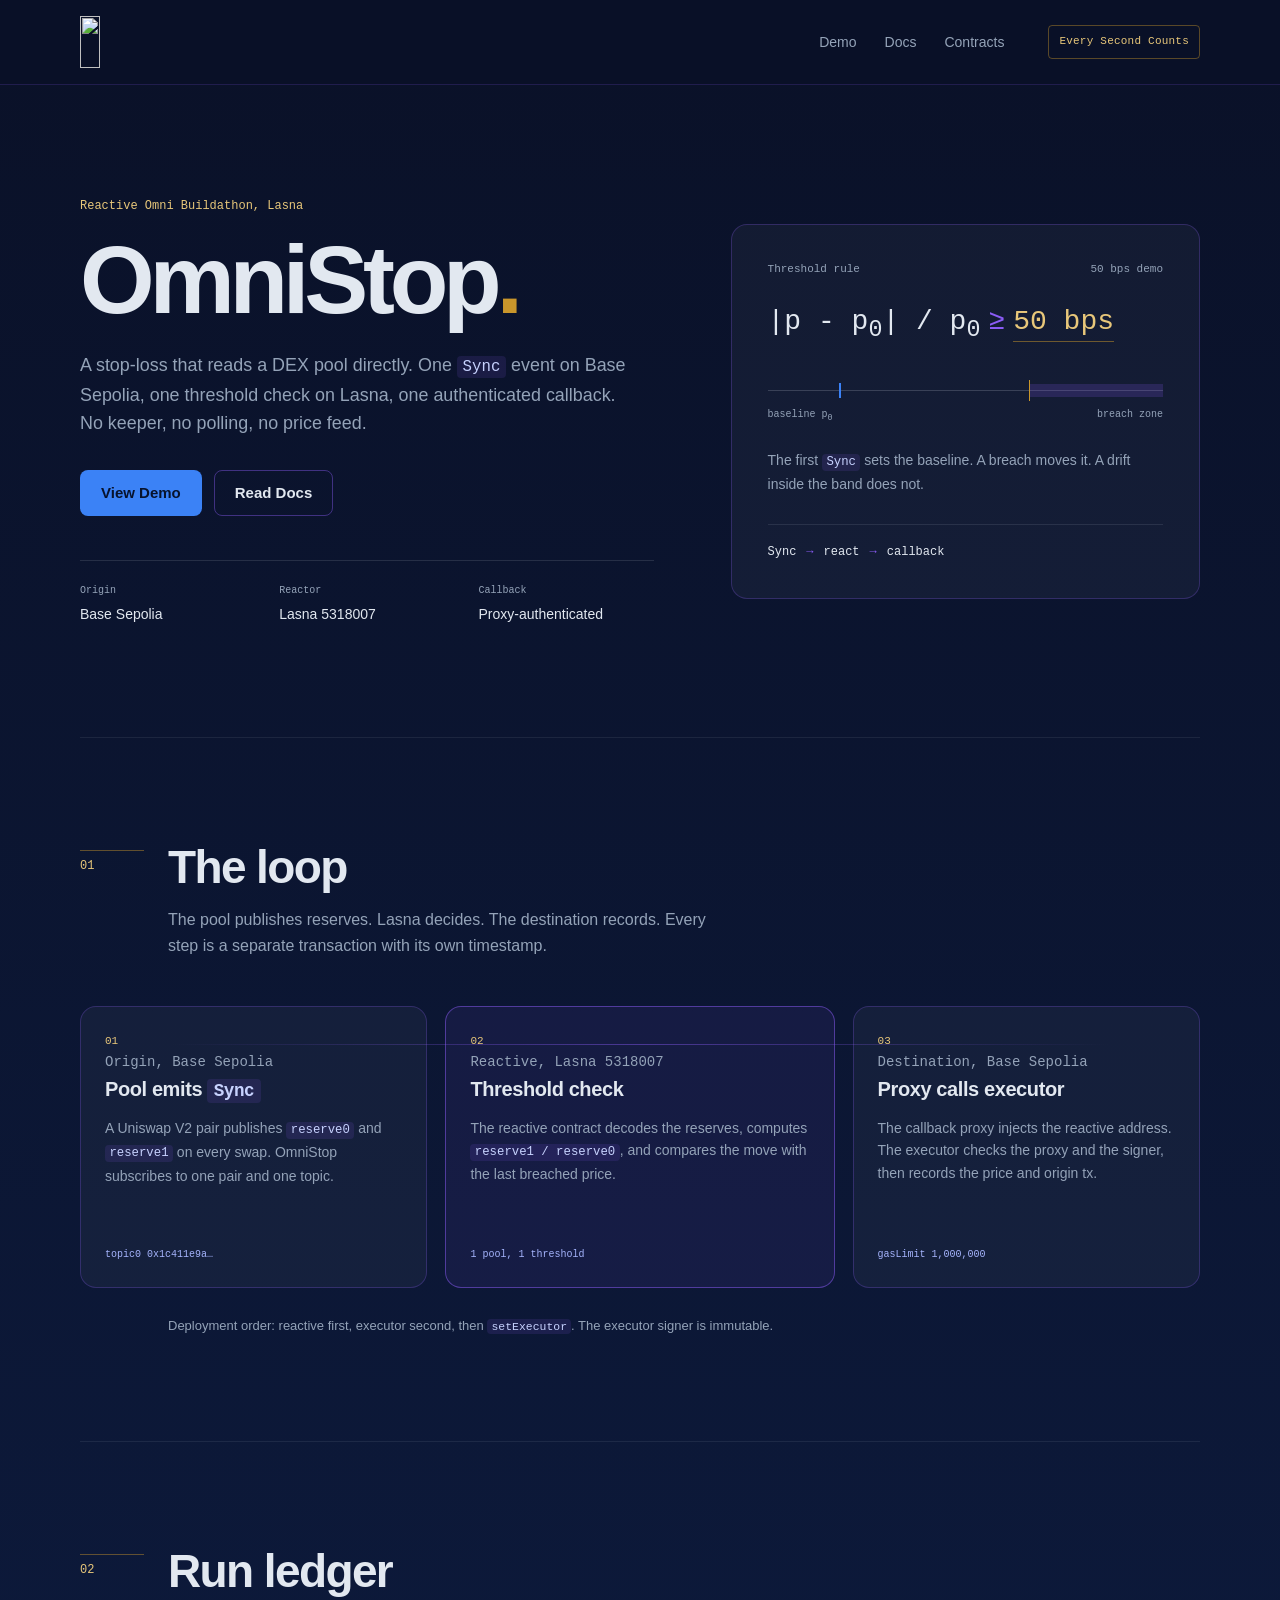
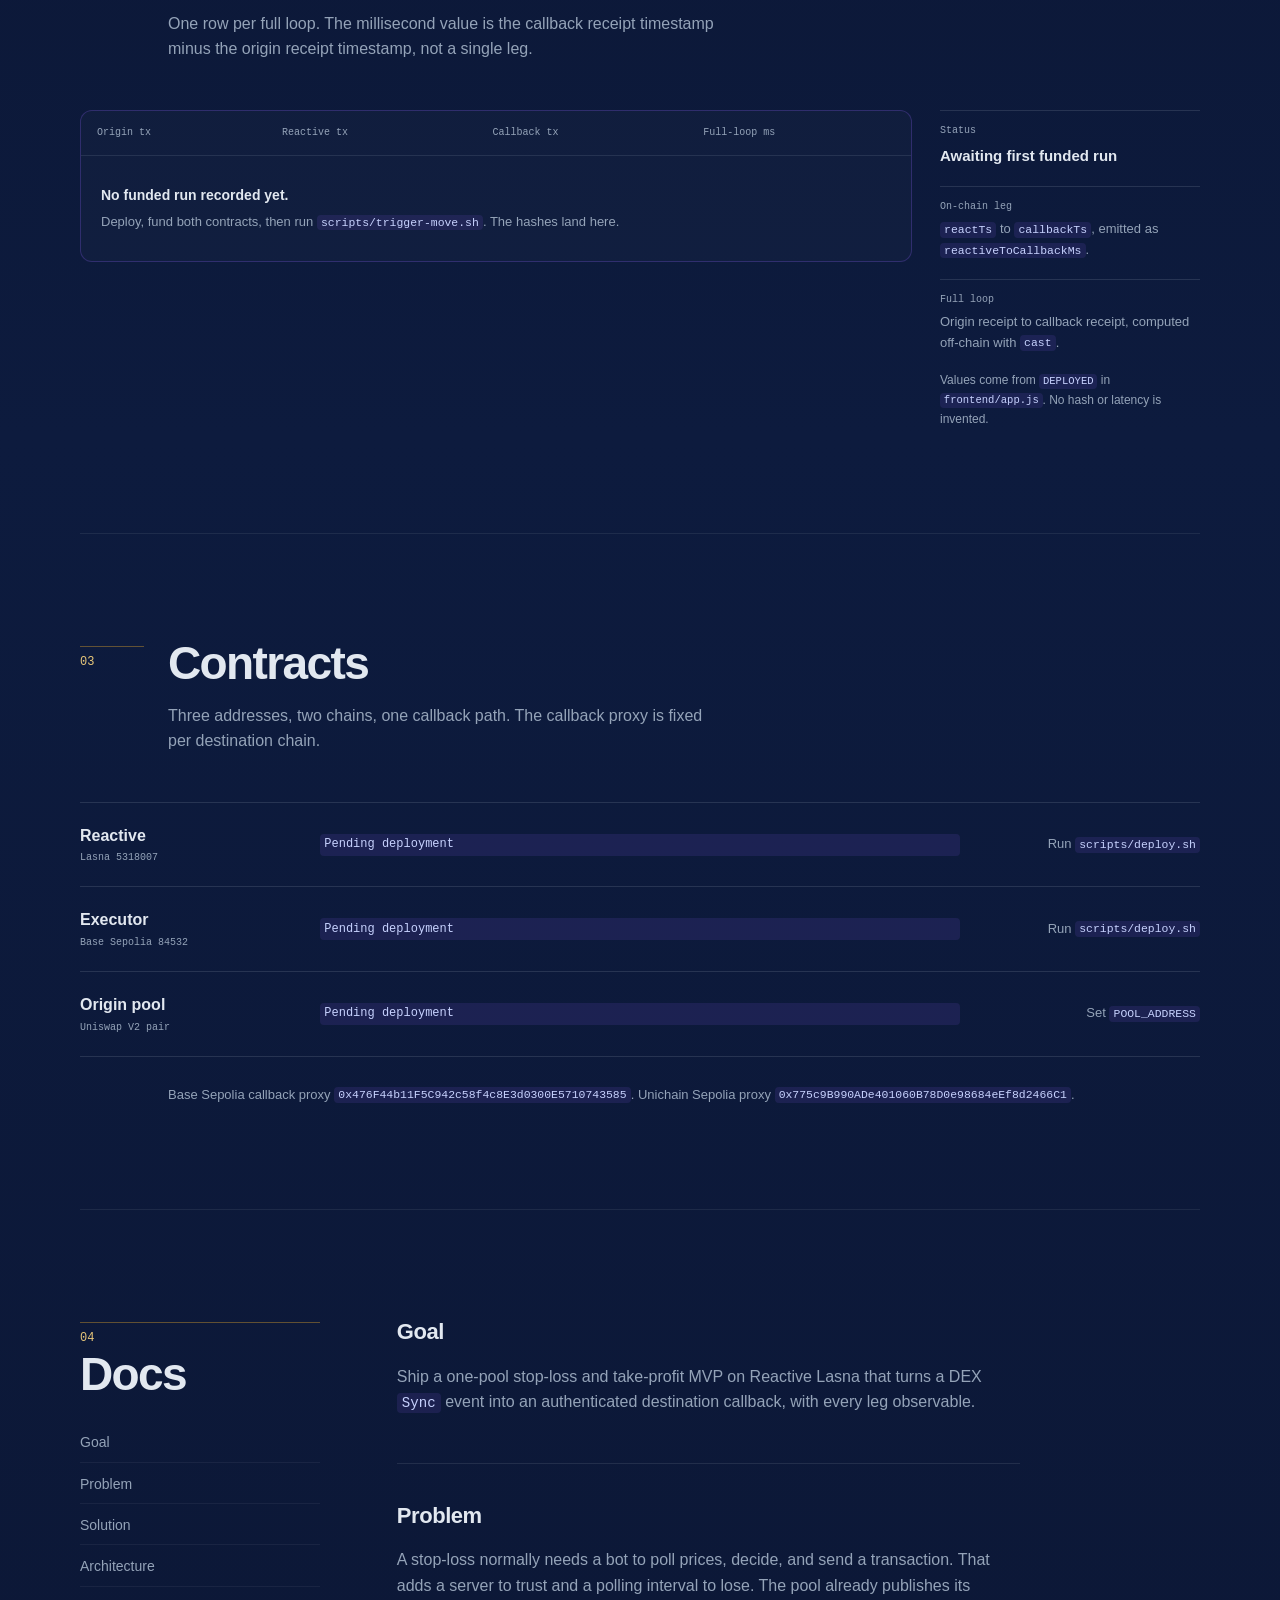
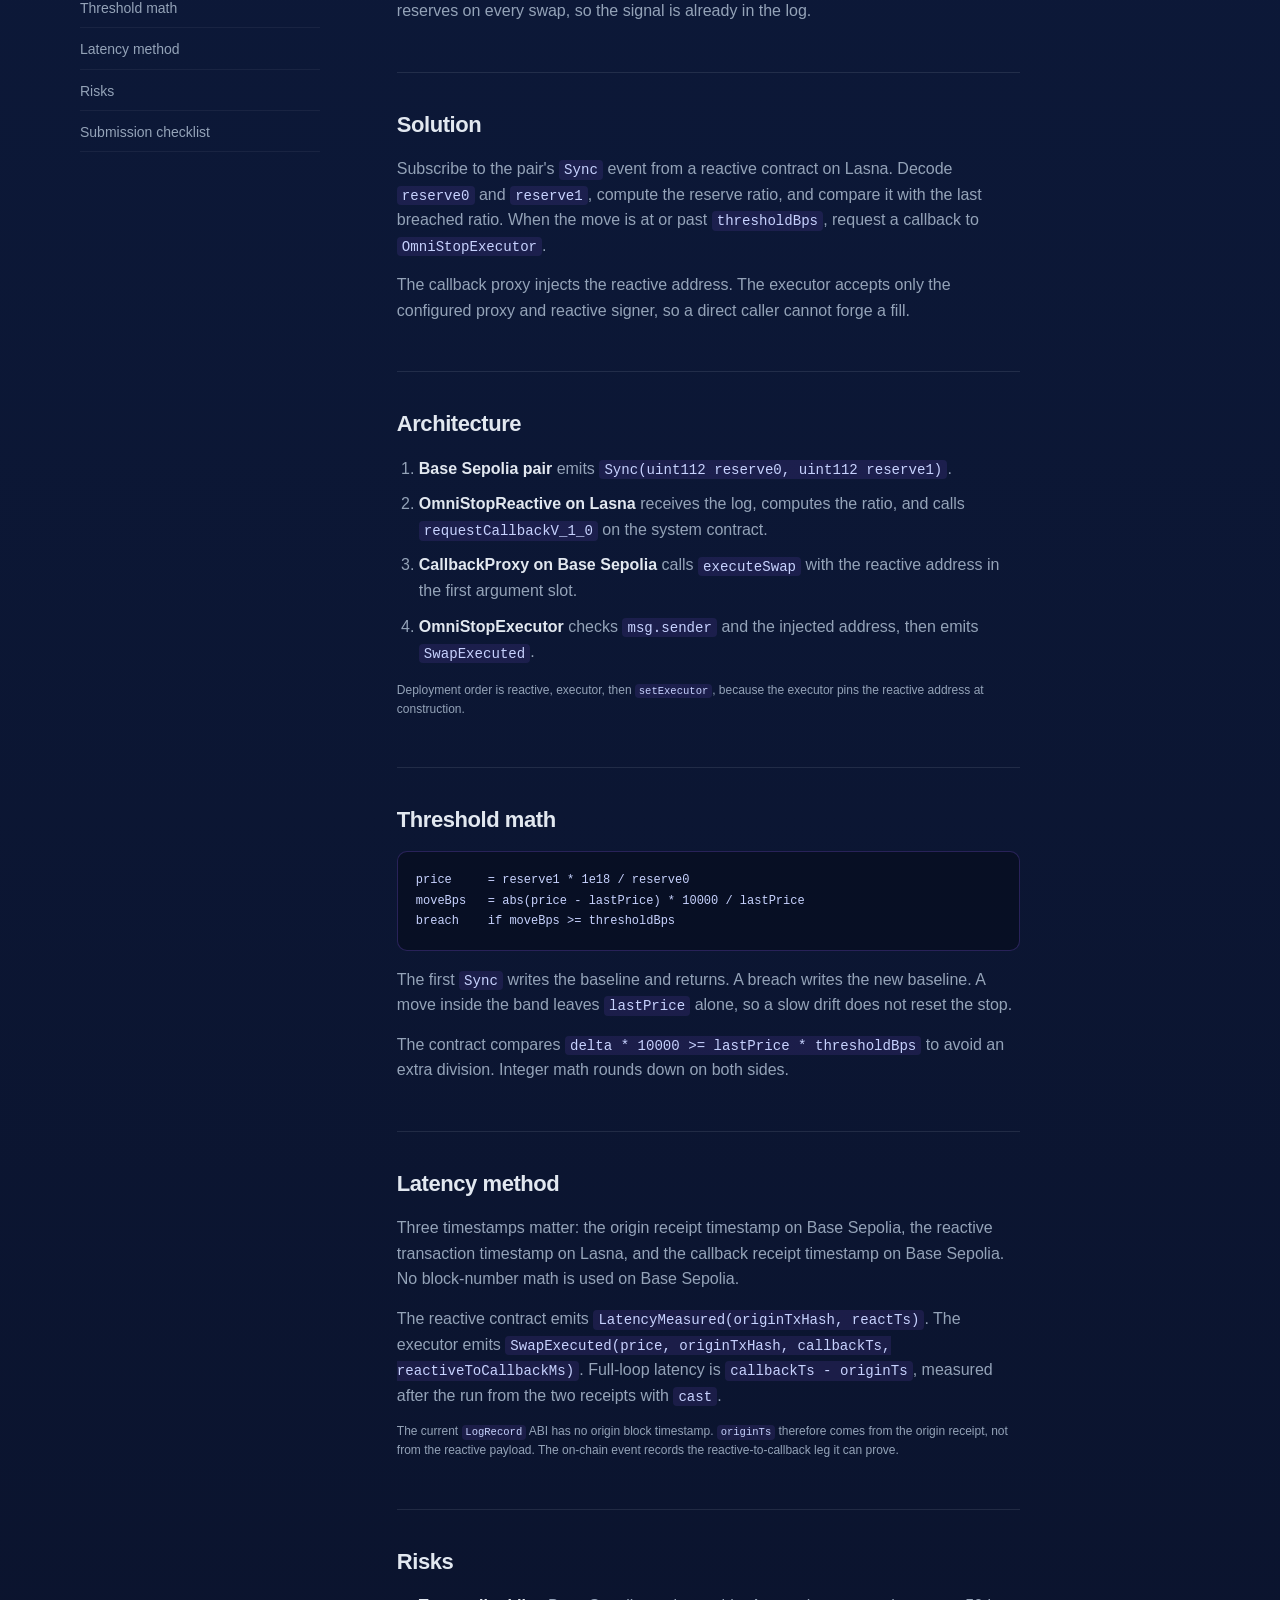
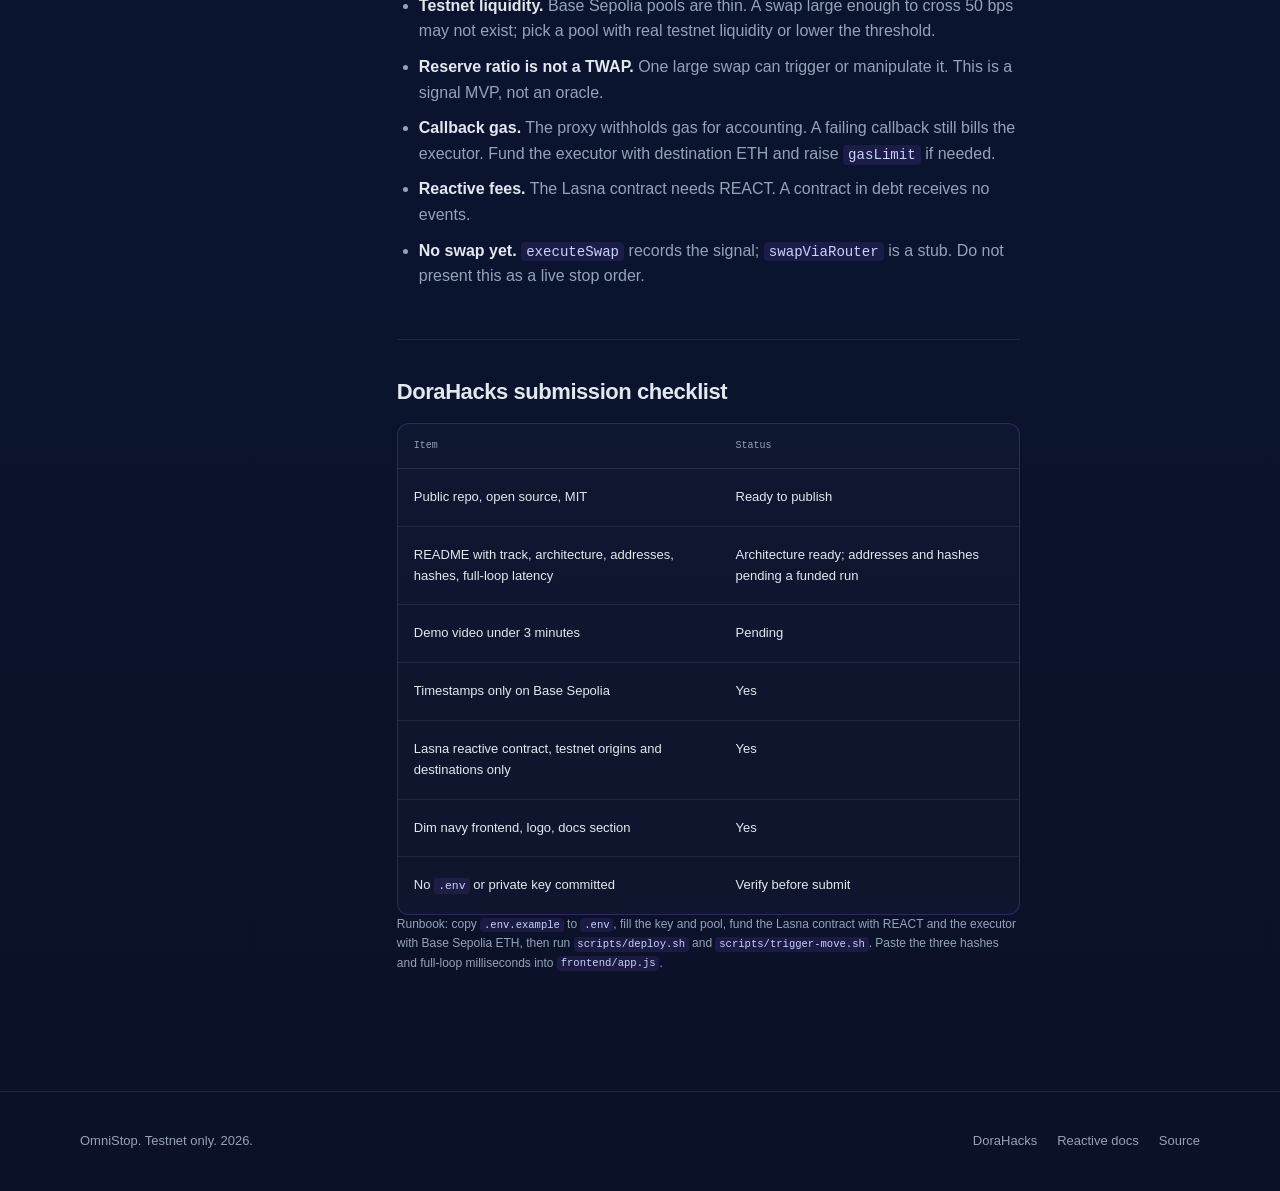
==== frontend/index.html @ 1d607b61 "Phase 2: dim navy evidence frontend with empty run states" ====
<!doctype html>
<html lang="en">
<head>
  <meta charset="utf-8">
  <meta name="viewport" content="width=device-width, initial-scale=1">
  <meta name="color-scheme" content="dark">
  <meta name="theme-color" content="#0a1128">
  <meta name="description" content="OmniStop turns a Uniswap V2 Sync event into an authenticated Reactive callback on Base Sepolia and Lasna.">
  <title>OmniStop | Reactive stop-loss, measured</title>
  <link rel="icon" type="image/png" href="../assets/logo.png">
  <link rel="stylesheet" href="styles.css">
  <script src="app.js" defer></script>
</head>
<body>
  <a class="skip-link" href="#main">Skip to content</a>

  <header class="site-header">
    <div class="wrap header-inner">
      <a class="brand" href="#top" aria-label="OmniStop home">
        <img src="../assets/logo.png" alt="" width="493" height="348">
      </a>
      <nav class="site-nav" aria-label="Primary">
        <a href="#latency">Demo</a>
        <a href="#docs">Docs</a>
        <a href="#contracts">Contracts</a>
      </nav>
      <span class="track-badge">Every Second Counts</span>
    </div>
  </header>

  <main id="main">
    <section class="hero wrap" id="top">
      <div class="hero-copy">
        <p class="kicker">Reactive Omni Buildathon, Lasna</p>
        <h1>OmniStop<span class="brand-dot" aria-hidden="true">.</span></h1>
        <p class="lede">A stop-loss that reads a DEX pool directly. One <code>Sync</code> event on Base Sepolia, one threshold check on Lasna, one authenticated callback. No keeper, no polling, no price feed.</p>
        <div class="hero-actions">
          <a class="btn btn-primary" href="#latency">View Demo</a>
          <a class="btn btn-ghost" href="#docs">Read Docs</a>
        </div>
        <dl class="hero-facts">
          <div>
            <dt>Origin</dt>
            <dd>Base Sepolia</dd>
          </div>
          <div>
            <dt>Reactor</dt>
            <dd>Lasna 5318007</dd>
          </div>
          <div>
            <dt>Callback</dt>
            <dd>Proxy-authenticated</dd>
          </div>
        </dl>
      </div>

      <div class="rule-card" aria-labelledby="rule-title">
        <div class="rule-top">
          <span class="mono-label" id="rule-title">Threshold rule</span>
          <span class="mono-label" id="threshold-note">50 bps demo</span>
        </div>
        <p class="formula">
          <span>|p - p<sub>0</sub>| / p<sub>0</sub></span>
          <span class="formula-op" aria-hidden="true">≥</span>
          <span class="formula-threshold" id="threshold-label">50 bps</span>
        </p>
        <div class="rail" aria-hidden="true">
          <span class="rail-base"></span>
          <span class="rail-zone"></span>
          <span class="rail-tick"></span>
        </div>
        <div class="rail-labels" aria-hidden="true">
          <span>baseline p<sub>0</sub></span>
          <span>breach zone</span>
        </div>
        <p class="rule-note">The first <code>Sync</code> sets the baseline. A breach moves it. A drift inside the band does not.</p>
        <div class="mini-loop">
          <span>Sync</span>
          <span class="mini-arrow" aria-hidden="true">→</span>
          <span>react</span>
          <span class="mini-arrow" aria-hidden="true">→</span>
          <span>callback</span>
        </div>
      </div>
    </section>

    <section class="section wrap" id="how">
      <div class="section-head">
        <p class="section-index">01</p>
        <div>
          <h2>The loop</h2>
          <p class="section-intro">The pool publishes reserves. Lasna decides. The destination records. Every step is a separate transaction with its own timestamp.</p>
        </div>
      </div>

      <ol class="stages">
        <li class="stage">
          <span class="stage-index">01</span>
          <p class="stage-label">Origin, Base Sepolia</p>
          <h3>Pool emits <code>Sync</code></h3>
          <p>A Uniswap V2 pair publishes <code>reserve0</code> and <code>reserve1</code> on every swap. OmniStop subscribes to one pair and one topic.</p>
          <span class="stage-meta">topic0 0x1c411e9a…</span>
        </li>
        <li class="stage stage-core">
          <span class="stage-index">02</span>
          <p class="stage-label">Reactive, Lasna 5318007</p>
          <h3>Threshold check</h3>
          <p>The reactive contract decodes the reserves, computes <code>reserve1 / reserve0</code>, and compares the move with the last breached price.</p>
          <span class="stage-meta">1 pool, 1 threshold</span>
        </li>
        <li class="stage">
          <span class="stage-index">03</span>
          <p class="stage-label">Destination, Base Sepolia</p>
          <h3>Proxy calls executor</h3>
          <p>The callback proxy injects the reactive address. The executor checks the proxy and the signer, then records the price and origin tx.</p>
          <span class="stage-meta">gasLimit 1,000,000</span>
        </li>
      </ol>

      <p class="section-footnote">Deployment order: reactive first, executor second, then <code>setExecutor</code>. The executor signer is immutable.</p>
    </section>

    <section class="section wrap" id="latency">
      <div class="section-head">
        <p class="section-index">02</p>
        <div>
          <h2>Run ledger</h2>
          <p class="section-intro">One row per full loop. The millisecond value is the callback receipt timestamp minus the origin receipt timestamp, not a single leg.</p>
        </div>
      </div>

      <div class="ledger-grid">
        <div class="table-wrap">
          <table>
            <caption class="sr-only">Full-loop latency evidence for the latest OmniStop run</caption>
            <thead>
              <tr>
                <th scope="col">Origin tx</th>
                <th scope="col">Reactive tx</th>
                <th scope="col">Callback tx</th>
                <th scope="col">Full-loop ms</th>
              </tr>
            </thead>
            <tbody id="latency-body">
              <tr class="empty-row">
                <td colspan="4">
                  <strong>No funded run recorded yet.</strong>
                  <span>Deploy, fund both contracts, then run <code>scripts/trigger-move.sh</code>. The hashes land here.</span>
                </td>
              </tr>
            </tbody>
          </table>
        </div>

        <aside class="ledger-notes" aria-label="Run status">
          <div class="note">
            <span class="note-label">Status</span>
            <strong id="run-status">Awaiting first funded run</strong>
          </div>
          <div class="note">
            <span class="note-label">On-chain leg</span>
            <p><code>reactTs</code> to <code>callbackTs</code>, emitted as <code>reactiveToCallbackMs</code>.</p>
          </div>
          <div class="note">
            <span class="note-label">Full loop</span>
            <p>Origin receipt to callback receipt, computed off-chain with <code>cast</code>.</p>
          </div>
          <p class="fine">Values come from <code>DEPLOYED</code> in <code>frontend/app.js</code>. No hash or latency is invented.</p>
        </aside>
      </div>
    </section>

    <section class="section wrap" id="contracts">
      <div class="section-head">
        <p class="section-index">03</p>
        <div>
          <h2>Contracts</h2>
          <p class="section-intro">Three addresses, two chains, one callback path. The callback proxy is fixed per destination chain.</p>
        </div>
      </div>

      <ul class="contract-list" id="contract-list">
        <li class="contract-row" data-contract="reactive">
          <span class="contract-name">Reactive<small>Lasna 5318007</small></span>
          <code class="contract-address">Pending deployment</code>
          <span class="contract-link">Run <code>scripts/deploy.sh</code></span>
        </li>
        <li class="contract-row" data-contract="executor">
          <span class="contract-name">Executor<small>Base Sepolia 84532</small></span>
          <code class="contract-address">Pending deployment</code>
          <span class="contract-link">Run <code>scripts/deploy.sh</code></span>
        </li>
        <li class="contract-row" data-contract="pool">
          <span class="contract-name">Origin pool<small>Uniswap V2 pair</small></span>
          <code class="contract-address">Pending deployment</code>
          <span class="contract-link">Set <code>POOL_ADDRESS</code></span>
        </li>
      </ul>

      <p class="section-footnote">Base Sepolia callback proxy <code>0x476F44b11F5C942c58f4c8E3d0300E5710743585</code>. Unichain Sepolia proxy <code>0x775c9B990ADe401060B78D0e98684eEf8d2466C1</code>.</p>
    </section>

    <section class="section wrap" id="docs">
      <div class="docs-layout">
        <aside class="docs-side">
          <p class="section-index">04</p>
          <h2>Docs</h2>
          <nav class="docs-toc" aria-label="Docs sections">
            <a href="#goal">Goal</a>
            <a href="#problem">Problem</a>
            <a href="#solution">Solution</a>
            <a href="#architecture">Architecture</a>
            <a href="#threshold-math">Threshold math</a>
            <a href="#latency-method">Latency method</a>
            <a href="#risks">Risks</a>
            <a href="#checklist">Submission checklist</a>
          </nav>
        </aside>

        <div class="docs-body">
          <article id="goal">
            <h3>Goal</h3>
            <p>Ship a one-pool stop-loss and take-profit MVP on Reactive Lasna that turns a DEX <code>Sync</code> event into an authenticated destination callback, with every leg observable.</p>
          </article>

          <article id="problem">
            <h3>Problem</h3>
            <p>A stop-loss normally needs a bot to poll prices, decide, and send a transaction. That adds a server to trust and a polling interval to lose. The pool already publishes its reserves on every swap, so the signal is already in the log.</p>
          </article>

          <article id="solution">
            <h3>Solution</h3>
            <p>Subscribe to the pair's <code>Sync</code> event from a reactive contract on Lasna. Decode <code>reserve0</code> and <code>reserve1</code>, compute the reserve ratio, and compare it with the last breached ratio. When the move is at or past <code>thresholdBps</code>, request a callback to <code>OmniStopExecutor</code>.</p>
            <p>The callback proxy injects the reactive address. The executor accepts only the configured proxy and reactive signer, so a direct caller cannot forge a fill.</p>
          </article>

          <article id="architecture">
            <h3>Architecture</h3>
            <ol class="flow-list">
              <li><strong>Base Sepolia pair</strong> emits <code>Sync(uint112 reserve0, uint112 reserve1)</code>.</li>
              <li><strong>OmniStopReactive on Lasna</strong> receives the log, computes the ratio, and calls <code>requestCallbackV_1_0</code> on the system contract.</li>
              <li><strong>CallbackProxy on Base Sepolia</strong> calls <code>executeSwap</code> with the reactive address in the first argument slot.</li>
              <li><strong>OmniStopExecutor</strong> checks <code>msg.sender</code> and the injected address, then emits <code>SwapExecuted</code>.</li>
            </ol>
            <p class="fine">Deployment order is reactive, executor, then <code>setExecutor</code>, because the executor pins the reactive address at construction.</p>
          </article>

          <article id="threshold-math">
            <h3>Threshold math</h3>
            <pre><code>price     = reserve1 * 1e18 / reserve0
moveBps   = abs(price - lastPrice) * 10000 / lastPrice
breach    if moveBps &gt;= thresholdBps</code></pre>
            <p>The first <code>Sync</code> writes the baseline and returns. A breach writes the new baseline. A move inside the band leaves <code>lastPrice</code> alone, so a slow drift does not reset the stop.</p>
            <p>The contract compares <code>delta * 10000 &gt;= lastPrice * thresholdBps</code> to avoid an extra division. Integer math rounds down on both sides.</p>
          </article>

          <article id="latency-method">
            <h3>Latency method</h3>
            <p>Three timestamps matter: the origin receipt timestamp on Base Sepolia, the reactive transaction timestamp on Lasna, and the callback receipt timestamp on Base Sepolia. No block-number math is used on Base Sepolia.</p>
            <p>The reactive contract emits <code>LatencyMeasured(originTxHash, reactTs)</code>. The executor emits <code>SwapExecuted(price, originTxHash, callbackTs, reactiveToCallbackMs)</code>. Full-loop latency is <code>callbackTs - originTs</code>, measured after the run from the two receipts with <code>cast</code>.</p>
            <p class="fine">The current <code>LogRecord</code> ABI has no origin block timestamp. <code>originTs</code> therefore comes from the origin receipt, not from the reactive payload. The on-chain event records the reactive-to-callback leg it can prove.</p>
          </article>

          <article id="risks">
            <h3>Risks</h3>
            <ul class="risk-list">
              <li><strong>Testnet liquidity.</strong> Base Sepolia pools are thin. A swap large enough to cross 50 bps may not exist; pick a pool with real testnet liquidity or lower the threshold.</li>
              <li><strong>Reserve ratio is not a TWAP.</strong> One large swap can trigger or manipulate it. This is a signal MVP, not an oracle.</li>
              <li><strong>Callback gas.</strong> The proxy withholds gas for accounting. A failing callback still bills the executor. Fund the executor with destination ETH and raise <code>gasLimit</code> if needed.</li>
              <li><strong>Reactive fees.</strong> The Lasna contract needs REACT. A contract in debt receives no events.</li>
              <li><strong>No swap yet.</strong> <code>executeSwap</code> records the signal; <code>swapViaRouter</code> is a stub. Do not present this as a live stop order.</li>
            </ul>
          </article>

          <article id="checklist">
            <h3>DoraHacks submission checklist</h3>
            <div class="table-wrap checklist-wrap">
              <table>
                <caption class="sr-only">DoraHacks submission checklist status</caption>
                <thead>
                  <tr><th scope="col">Item</th><th scope="col">Status</th></tr>
                </thead>
                <tbody>
                  <tr><td>Public repo, open source, MIT</td><td>Ready to publish</td></tr>
                  <tr><td>README with track, architecture, addresses, hashes, full-loop latency</td><td>Architecture ready; addresses and hashes pending a funded run</td></tr>
                  <tr><td>Demo video under 3 minutes</td><td>Pending</td></tr>
                  <tr><td>Timestamps only on Base Sepolia</td><td>Yes</td></tr>
                  <tr><td>Lasna reactive contract, testnet origins and destinations only</td><td>Yes</td></tr>
                  <tr><td>Dim navy frontend, logo, docs section</td><td>Yes</td></tr>
                  <tr><td>No <code>.env</code> or private key committed</td><td>Verify before submit</td></tr>
                </tbody>
              </table>
            </div>
            <p class="fine">Runbook: copy <code>.env.example</code> to <code>.env</code>, fill the key and pool, fund the Lasna contract with REACT and the executor with Base Sepolia ETH, then run <code>scripts/deploy.sh</code> and <code>scripts/trigger-move.sh</code>. Paste the three hashes and full-loop milliseconds into <code>frontend/app.js</code>.</p>
          </article>
        </div>
      </div>
    </section>
  </main>

  <footer class="site-footer">
    <div class="wrap footer-inner">
      <p>OmniStop. Testnet only. <span id="year">2026</span>.</p>
      <nav aria-label="Project links">
        <a href="https://dorahacks.io/hackathon/reactive-omni-buildathon">DoraHacks</a>
        <a href="https://dev.reactive.network/">Reactive docs</a>
        <a href="https://github.com/Nassami1/omnistop">Source</a>
      </nav>
    </div>
  </footer>
</body>
</html>
---- frontend/styles.css ----
:root {
  --bg: #0a1128;
  --bg-2: #0d1b3e;
  --surface: rgba(255, 255, 255, 0.04);
  --surface-strong: rgba(139, 92, 246, 0.08);
  --border: rgba(139, 92, 246, 0.25);
  --border-strong: rgba(139, 92, 246, 0.5);
  --text: #e2e8f0;
  --muted: #94a3b8;
  --blue: #3b82f6;
  --blue-bright: #60a5fa;
  --purple: #8b5cf6;
  --gold: #c9962b;
  --gold-light: #e8c77a;
  --radius: 16px;
  --mono: "SFMono-Regular", "Cascadia Mono", "Roboto Mono", Menlo, Consolas, monospace;
  --sans: "Avenir Next", "Segoe UI", "Helvetica Neue", Arial, sans-serif;
}

*,
*::before,
*::after {
  box-sizing: border-box;
}

html {
  scroll-behavior: smooth;
}

body {
  margin: 0;
  background-color: var(--bg);
  background-image: linear-gradient(180deg, var(--bg) 0%, var(--bg-2) 34%, var(--bg) 100%);
  color: var(--text);
  font-family: var(--sans);
  font-size: 16px;
  line-height: 1.6;
  -webkit-font-smoothing: antialiased;
}

body,
input,
button {
  font-family: var(--sans);
}

a {
  color: var(--blue-bright);
  text-decoration-thickness: 1px;
  text-underline-offset: 3px;
}

a:hover {
  color: var(--text);
}

code {
  font-family: var(--mono);
  font-size: 0.88em;
  color: #c7d2fe;
  background: rgba(139, 92, 246, 0.12);
  padding: 0.12em 0.36em;
  border-radius: 4px;
  overflow-wrap: anywhere;
}

::selection {
  background: var(--purple);
  color: #fff;
}

:focus-visible {
  outline: 2px solid var(--gold-light);
  outline-offset: 3px;
  border-radius: 4px;
}

.sr-only {
  position: absolute;
  width: 1px;
  height: 1px;
  padding: 0;
  margin: -1px;
  overflow: hidden;
  clip: rect(0 0 0 0);
  clip-path: inset(50%);
  white-space: nowrap;
  border: 0;
}

.skip-link {
  position: absolute;
  top: -100px;
  left: 16px;
  z-index: 100;
  background: var(--gold-light);
  color: #07132d;
  padding: 12px 16px;
  border-radius: 6px;
  font-weight: 600;
  text-decoration: none;
}

.skip-link:focus {
  top: 12px;
  color: #07132d;
}

.wrap {
  width: min(1120px, calc(100% - 48px));
  margin-inline: auto;
}

/* Header */
.site-header {
  position: sticky;
  top: 0;
  z-index: 20;
  background: rgba(10, 17, 40, 0.97);
  border-bottom: 1px solid rgba(139, 92, 246, 0.18);
}

.header-inner {
  display: flex;
  align-items: center;
  gap: 32px;
  min-height: 84px;
}

.brand {
  display: inline-flex;
  align-items: center;
  text-decoration: none;
}

.brand img {
  display: block;
  width: auto;
  height: 52px;
}

.site-nav {
  display: flex;
  gap: 4px;
  margin-left: auto;
}

.site-nav a {
  display: inline-flex;
  align-items: center;
  min-height: 44px;
  padding: 0 12px;
  color: var(--muted);
  font-size: 14px;
  text-decoration: none;
  border-radius: 8px;
}

.site-nav a:hover {
  color: var(--text);
  background: rgba(59, 130, 246, 0.12);
}

.track-badge {
  flex: 0 0 auto;
  padding: 7px 10px;
  border: 1px solid rgba(201, 150, 43, 0.42);
  border-radius: 4px;
  color: var(--gold-light);
  font-family: var(--mono);
  font-size: 11px;
  letter-spacing: 0.02em;
  white-space: nowrap;
}

/* Hero */
.hero {
  display: grid;
  grid-template-columns: minmax(0, 1.1fr) minmax(340px, 0.9fr);
  gap: clamp(32px, 6vw, 80px);
  align-items: center;
  padding-block: clamp(64px, 9vw, 112px);
}

.kicker {
  margin: 0 0 18px;
  color: var(--gold-light);
  font-family: var(--mono);
  font-size: 12px;
}

h1 {
  margin: 0;
  font-size: clamp(56px, 9vw, 96px);
  font-weight: 700;
  line-height: 0.95;
  letter-spacing: -0.055em;
}

.brand-dot {
  color: var(--gold);
}

.lede {
  max-width: 56ch;
  margin: 26px 0 0;
  color: var(--muted);
  font-size: clamp(17px, 1.4vw, 20px);
}

.hero-actions {
  display: flex;
  flex-wrap: wrap;
  gap: 12px;
  margin-top: 32px;
}

.btn {
  display: inline-flex;
  align-items: center;
  justify-content: center;
  min-height: 46px;
  padding: 0 20px;
  border: 1px solid transparent;
  border-radius: 8px;
  font-family: var(--sans);
  font-size: 15px;
  font-weight: 600;
  text-decoration: none;
  cursor: pointer;
  transition: background-color 0.15s ease, border-color 0.15s ease, color 0.15s ease;
}

.btn-primary {
  background: var(--blue);
  color: #07132d;
}

.btn-primary:hover {
  background: var(--blue-bright);
  color: #07132d;
}

.btn-primary:active {
  background: #2563eb;
  color: #fff;
}

.btn-ghost {
  border-color: rgba(139, 92, 246, 0.42);
  color: var(--text);
}

.btn-ghost:hover {
  border-color: var(--purple);
  background: rgba(139, 92, 246, 0.1);
  color: var(--text);
}

.hero-facts {
  display: grid;
  grid-template-columns: repeat(3, minmax(0, 1fr));
  gap: 24px;
  margin: 44px 0 0;
  padding-top: 22px;
  border-top: 1px solid rgba(226, 232, 240, 0.12);
}

.hero-facts dt {
  color: var(--muted);
  font-family: var(--mono);
  font-size: 10px;
}

.hero-facts dd {
  margin: 4px 0 0;
  font-size: 14px;
}

/* Threshold card */
.rule-card {
  position: relative;
  padding: clamp(24px, 3vw, 36px);
  border: 1px solid var(--border);
  border-radius: var(--radius);
  background: var(--surface);
}

.rule-top {
  display: flex;
  flex-wrap: wrap;
  justify-content: space-between;
  gap: 12px;
}

.mono-label {
  color: var(--muted);
  font-family: var(--mono);
  font-size: 11px;
}

.formula {
  display: flex;
  flex-wrap: wrap;
  align-items: baseline;
  gap: 8px;
  margin: 26px 0 30px;
  font-family: var(--mono);
  font-size: clamp(20px, 2.6vw, 28px);
  line-height: 1.3;
}

.formula-op {
  color: var(--purple);
}

.formula-threshold {
  color: var(--gold-light);
  border-bottom: 1px solid rgba(201, 150, 43, 0.5);
}

.rail {
  position: relative;
  height: 32px;
}

.rail::before {
  content: "";
  position: absolute;
  top: 15px;
  right: 0;
  left: 0;
  height: 1px;
  background: rgba(226, 232, 240, 0.18);
}

.rail-zone {
  position: absolute;
  top: 9px;
  right: 0;
  width: 34%;
  height: 13px;
  background: rgba(139, 92, 246, 0.18);
  border-left: 1px solid var(--purple);
}

.rail-base {
  position: absolute;
  top: 8px;
  left: 18%;
  width: 2px;
  height: 15px;
  background: var(--blue);
}

.rail-tick {
  position: absolute;
  top: 5px;
  left: 66%;
  width: 1px;
  height: 21px;
  background: var(--gold);
}

.rail-labels {
  display: flex;
  justify-content: space-between;
  color: var(--muted);
  font-family: var(--mono);
  font-size: 10px;
}

.rule-note {
  margin: 24px 0 0;
  color: var(--muted);
  font-size: 14px;
}

.mini-loop {
  display: flex;
  flex-wrap: wrap;
  align-items: center;
  gap: 10px;
  margin-top: 28px;
  padding-top: 18px;
  border-top: 1px solid rgba(226, 232, 240, 0.1);
  color: var(--text);
  font-family: var(--mono);
  font-size: 12px;
}

.mini-arrow {
  color: var(--purple);
}

/* Sections */
.section {
  padding-block: clamp(64px, 9vw, 104px);
  border-top: 1px solid rgba(226, 232, 240, 0.08);
}

.section-head {
  display: grid;
  grid-template-columns: 64px minmax(0, 1fr);
  gap: 24px;
  align-items: start;
  margin-bottom: 48px;
}

.section-index {
  margin: 8px 0 0;
  padding-top: 6px;
  border-top: 1px solid rgba(201, 150, 43, 0.45);
  color: var(--gold-light);
  font-family: var(--mono);
  font-size: 12px;
}

h2 {
  margin: 0;
  font-size: clamp(30px, 4vw, 46px);
  font-weight: 700;
  line-height: 1.1;
  letter-spacing: -0.035em;
}

.section-intro {
  max-width: 62ch;
  margin: 14px 0 0;
  color: var(--muted);
  font-size: 16px;
}

.section-footnote {
  margin: 28px 0 0;
  padding-left: 88px;
  color: var(--muted);
  font-size: 13px;
}

/* Loop stages */
.stages {
  position: relative;
  display: grid;
  grid-template-columns: 1fr 1.12fr 1fr;
  gap: 18px;
  margin: 0;
  padding: 0;
  list-style: none;
}

.stages::before {
  content: "";
  position: absolute;
  top: 38px;
  right: 8%;
  left: 8%;
  height: 1px;
  background: linear-gradient(90deg, transparent, rgba(139, 92, 246, 0.45), transparent);
}

.stage {
  position: relative;
  z-index: 1;
  display: flex;
  flex-direction: column;
  min-height: 282px;
  padding: 26px 24px 24px;
  border: 1px solid var(--border);
  border-radius: var(--radius);
  background: var(--surface);
}

.stage-core {
  border-color: var(--border-strong);
  background: var(--surface-strong);
}

.stage-index {
  color: var(--gold-light);
  font-family: var(--mono);
  font-size: 11px;
}

.stage-label {
  margin: 8px 0 18px;
  color: var(--muted);
  font-family: var(--mono);
  font-size: 10px;
}

.stage h3 {
  margin: 0 0 12px;
  font-size: 20px;
  letter-spacing: -0.02em;
}

.stage p {
  margin: 0;
  color: var(--muted);
  font-size: 14px;
}

.stage-meta {
  margin-top: auto;
  padding-top: 20px;
  color: #a5b4fc;
  font-family: var(--mono);
  font-size: 10px;
  overflow-wrap: anywhere;
}

/* Ledger */
.ledger-grid {
  display: grid;
  grid-template-columns: minmax(0, 1.55fr) minmax(260px, 0.45fr);
  gap: 28px;
  align-items: start;
}

.table-wrap {
  overflow-x: auto;
  border: 1px solid var(--border);
  border-radius: 12px;
  background: rgba(255, 255, 255, 0.02);
}

table {
  width: 100%;
  border-collapse: collapse;
  font-size: 14px;
}

th {
  padding: 14px 16px;
  border-bottom: 1px solid rgba(226, 232, 240, 0.1);
  color: var(--muted);
  font-family: var(--mono);
  font-size: 10px;
  font-weight: 400;
  text-align: left;
  white-space: nowrap;
}

td {
  padding: 18px 16px;
  border-bottom: 1px solid rgba(226, 232, 240, 0.08);
  vertical-align: top;
}

tbody tr:last-child td {
  border-bottom: 0;
}

.empty-row td {
  padding: 28px 20px;
}

.empty-row strong {
  display: block;
  color: var(--text);
}

.empty-row span {
  display: block;
  margin-top: 6px;
  color: var(--muted);
  font-size: 13px;
}

.ledger-notes {
  display: flex;
  flex-direction: column;
  gap: 18px;
}

.note {
  padding-top: 12px;
  border-top: 1px solid rgba(226, 232, 240, 0.12);
}

.note-label {
  display: block;
  margin-bottom: 4px;
  color: var(--muted);
  font-family: var(--mono);
  font-size: 10px;
}

.note strong {
  font-size: 15px;
}

.note p {
  margin: 0;
  color: var(--muted);
  font-size: 13px;
}

.fine {
  margin: 0;
  color: var(--muted);
  font-size: 12px;
  line-height: 1.6;
}

/* Contracts */
.contract-list {
  margin: 0;
  padding: 0;
  border-top: 1px solid rgba(226, 232, 240, 0.12);
  list-style: none;
}

.contract-row {
  display: grid;
  grid-template-columns: 220px minmax(0, 1fr) 220px;
  gap: 20px;
  align-items: center;
  padding: 20px 0;
  border-bottom: 1px solid rgba(226, 232, 240, 0.12);
}

.contract-name {
  display: flex;
  flex-direction: column;
  gap: 2px;
  font-weight: 600;
}

.contract-name small {
  color: var(--muted);
  font-family: var(--mono);
  font-size: 10px;
  font-weight: 400;
}

.contract-address {
  color: #c7d2fe;
  font-family: var(--mono);
  font-size: 12px;
  overflow-wrap: anywhere;
}

.contract-link {
  color: var(--muted);
  font-size: 13px;
  text-align: right;
}

.contract-link a {
  color: var(--blue-bright);
}

/* Docs */
.docs-layout {
  display: grid;
  grid-template-columns: 240px minmax(0, 1fr);
  gap: clamp(32px, 6vw, 80px);
  align-items: start;
}

.docs-layout > * {
  min-width: 0;
}

.docs-side {
  position: sticky;
  top: 104px;
}

.docs-toc {
  display: flex;
  flex-direction: column;
  gap: 2px;
  margin-top: 24px;
}

.docs-toc a {
  padding: 8px 0;
  border-bottom: 1px solid rgba(226, 232, 240, 0.06);
  color: var(--muted);
  font-size: 14px;
  text-decoration: none;
}

.docs-toc a:hover {
  color: var(--text);
}

.docs-body {
  max-width: 70ch;
}

.docs-body article {
  margin-bottom: 34px;
  padding-bottom: 34px;
  border-bottom: 1px solid rgba(226, 232, 240, 0.1);
}

.docs-body article:last-child {
  margin-bottom: 0;
  padding-bottom: 0;
  border-bottom: 0;
}

.docs-body h3 {
  margin: 0 0 14px;
  font-size: 22px;
  letter-spacing: -0.02em;
}

.docs-body p {
  margin: 0 0 14px;
  color: var(--muted);
}

pre {
  margin: 0 0 16px;
  padding: 18px;
  border: 1px solid var(--border);
  border-radius: 10px;
  background: rgba(0, 0, 0, 0.28);
  color: #c7d2fe;
  font-family: var(--mono);
  font-size: 12px;
  line-height: 1.7;
  overflow-x: auto;
}

pre code {
  padding: 0;
  background: none;
  font-size: inherit;
}

.flow-list,
.risk-list {
  margin: 0 0 16px;
  padding-left: 22px;
  color: var(--muted);
}

.flow-list li,
.risk-list li {
  margin-bottom: 10px;
}

.flow-list strong,
.risk-list strong {
  color: var(--text);
}

.checklist-wrap {
  border: 1px solid var(--border);
  border-radius: 12px;
}

.checklist-wrap td {
  font-size: 13px;
}

section[id],
article[id] {
  scroll-margin-top: 96px;
}

/* Footer */
.site-footer {
  padding-block: 28px;
  border-top: 1px solid rgba(226, 232, 240, 0.1);
}

.footer-inner {
  display: flex;
  flex-wrap: wrap;
  align-items: center;
  justify-content: space-between;
  gap: 12px 24px;
}

.site-footer p {
  margin: 0;
  color: var(--muted);
  font-size: 13px;
}

.site-footer nav {
  display: flex;
  flex-wrap: wrap;
  gap: 20px;
}

.site-footer a {
  display: inline-flex;
  align-items: center;
  min-height: 44px;
  color: var(--muted);
  font-size: 13px;
  text-decoration: none;
}

.site-footer a:hover {
  color: var(--text);
}

/* Responsive */
@media (max-width: 980px) {
  .hero {
    grid-template-columns: 1fr;
  }

  .stages {
    grid-template-columns: 1fr;
  }

  .stages::before {
    display: none;
  }

  .stage {
    min-height: 0;
  }

  .docs-layout {
    grid-template-columns: 1fr;
  }

  .docs-side {
    position: static;
  }

  .docs-toc {
    display: grid;
    grid-template-columns: repeat(2, minmax(0, 1fr));
    gap: 0 16px;
    margin-top: 16px;
  }

  .docs-toc a {
    padding: 10px 0;
    border-bottom: 1px solid rgba(226, 232, 240, 0.08);
  }
}

@media (max-width: 780px) {
  .header-inner {
    flex-wrap: wrap;
    gap: 8px 16px;
    padding-block: 12px;
    min-height: 0;
  }

  .site-header {
    position: relative;
  }

  .brand img {
    height: 42px;
  }

  .site-nav {
    order: 3;
    width: 100%;
    margin-left: 0;
    padding-top: 4px;
    border-top: 1px solid rgba(139, 92, 246, 0.14);
  }

  .track-badge {
    margin-left: auto;
  }

  .ledger-grid {
    grid-template-columns: 1fr;
  }

  #latency .table-wrap {
    overflow: visible;
    border: 0;
    background: none;
  }

  #latency table,
  #latency tbody,
  #latency tr,
  #latency td {
    display: block;
  }

  #latency thead {
    position: absolute;
    top: auto;
    left: -10000px;
    width: 1px;
    height: 1px;
    overflow: hidden;
  }

  #latency tbody tr {
    margin-bottom: 12px;
    padding: 4px 16px;
    border: 1px solid var(--border);
    border-radius: 12px;
    background: var(--surface);
  }

  #latency tbody td {
    display: grid;
    grid-template-columns: 9.5rem minmax(0, 1fr);
    gap: 12px;
    padding: 12px 0;
    border-bottom: 1px solid rgba(226, 232, 240, 0.08);
    overflow-wrap: anywhere;
  }

  #latency tbody td:last-child {
    border-bottom: 0;
  }

  #latency tbody td::before {
    content: attr(data-label);
    color: var(--muted);
    font-family: var(--mono);
    font-size: 10px;
  }

  #latency .empty-row td {
    display: block;
    padding: 22px 4px;
  }

  #latency .empty-row td::before {
    content: none;
  }

  .contract-row {
    grid-template-columns: 1fr;
    gap: 6px;
    padding: 18px 0;
  }

  .contract-link {
    text-align: left;
  }

  .section-head {
    grid-template-columns: 40px minmax(0, 1fr);
    gap: 16px;
  }

  .section-footnote {
    padding-left: 0;
  }

  section[id],
  article[id] {
    scroll-margin-top: 24px;
  }
}

@media (max-width: 560px) {
  .wrap {
    width: calc(100% - 32px);
  }

  .hero {
    padding-block: 48px 64px;
  }

  .hero-facts {
    grid-template-columns: 1fr;
    gap: 14px;
  }

  .hero-actions .btn {
    flex: 1 1 auto;
  }

  .rule-card {
    padding: 22px;
  }

  .section {
    padding-block: 56px;
  }

  .section-head {
    grid-template-columns: 1fr;
    gap: 10px;
    margin-bottom: 32px;
  }

  .section-index {
    width: 48px;
    margin-top: 0;
  }

  .formula {
    font-size: 19px;
  }

  .stage {
    padding: 22px;
  }

  #latency tbody td {
    grid-template-columns: 1fr;
    gap: 4px;
  }

  .footer-inner {
    align-items: flex-start;
  }
}

@media (prefers-reduced-motion: reduce) {
  html {
    scroll-behavior: auto;
  }

  *,
  *::before,
  *::after {
    animation-duration: 0.01ms !important;
    animation-iteration-count: 1 !important;
    transition-duration: 0.01ms !important;
  }
}
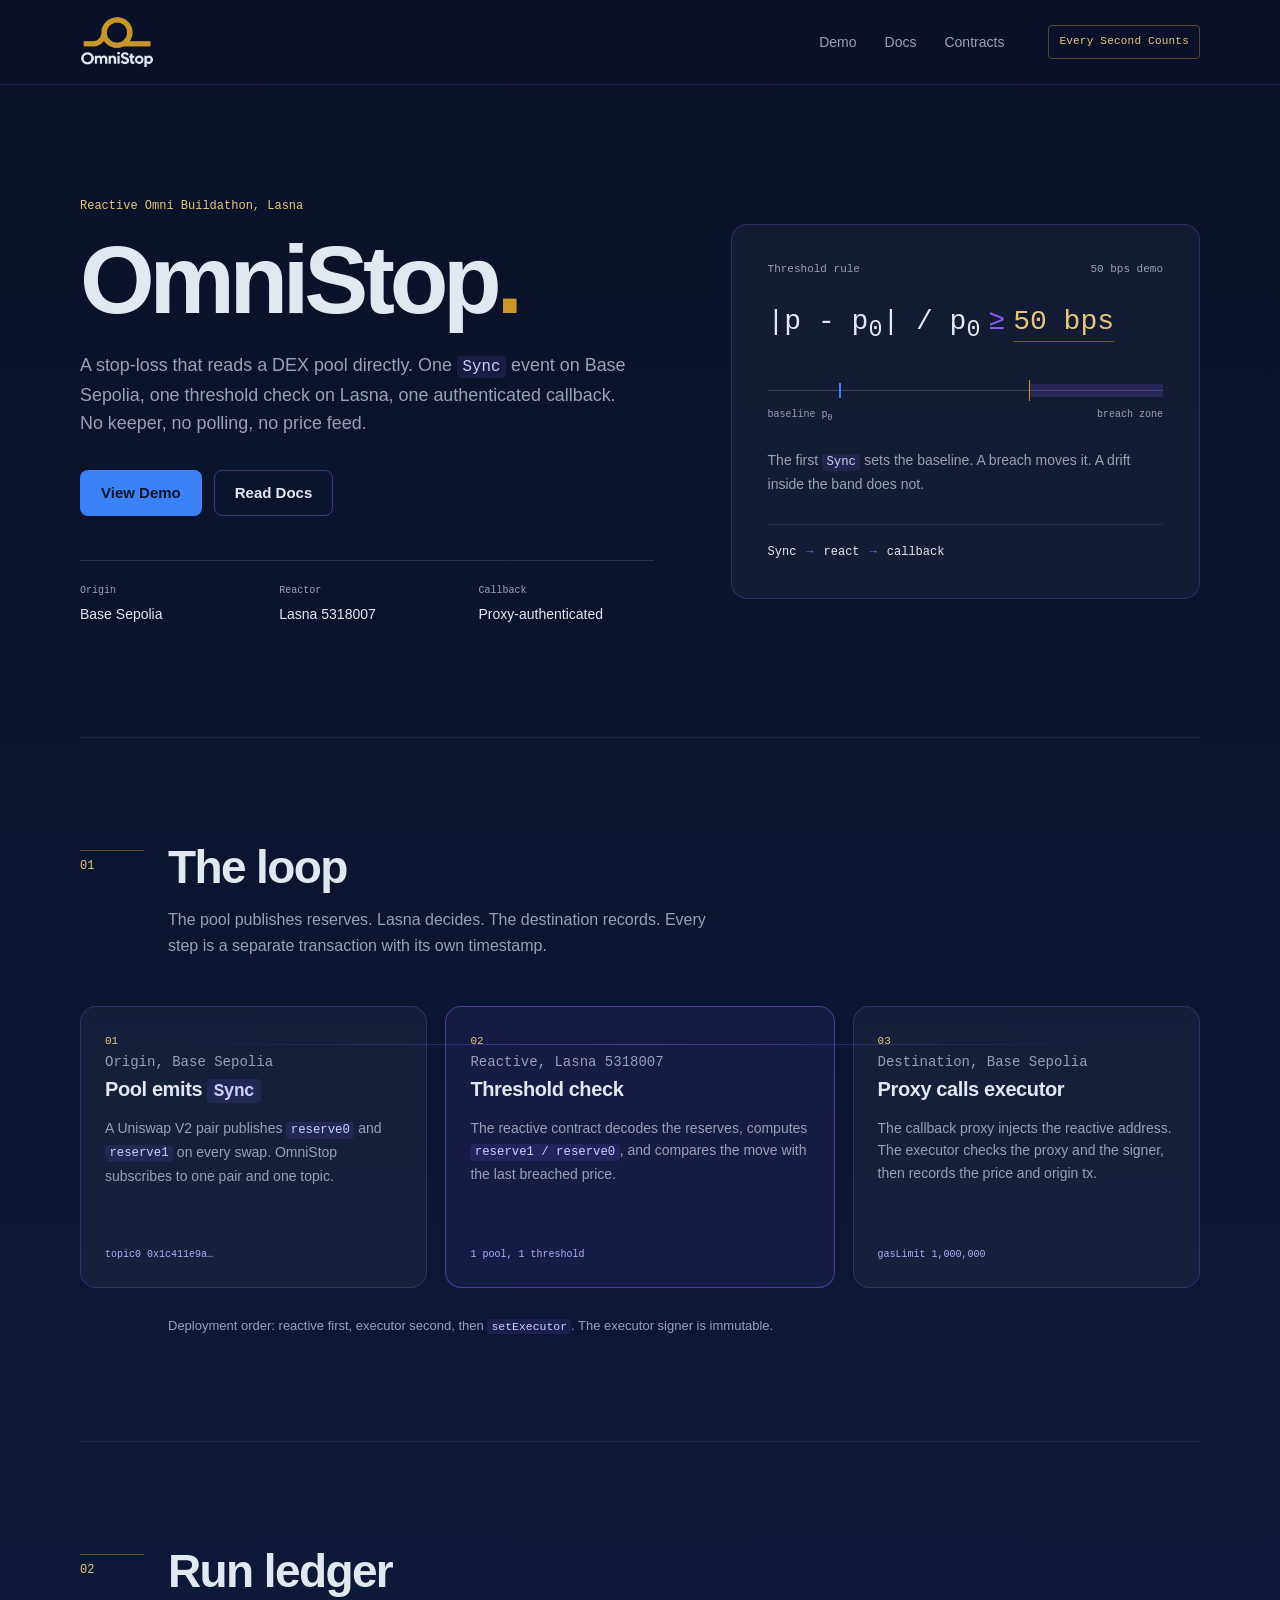
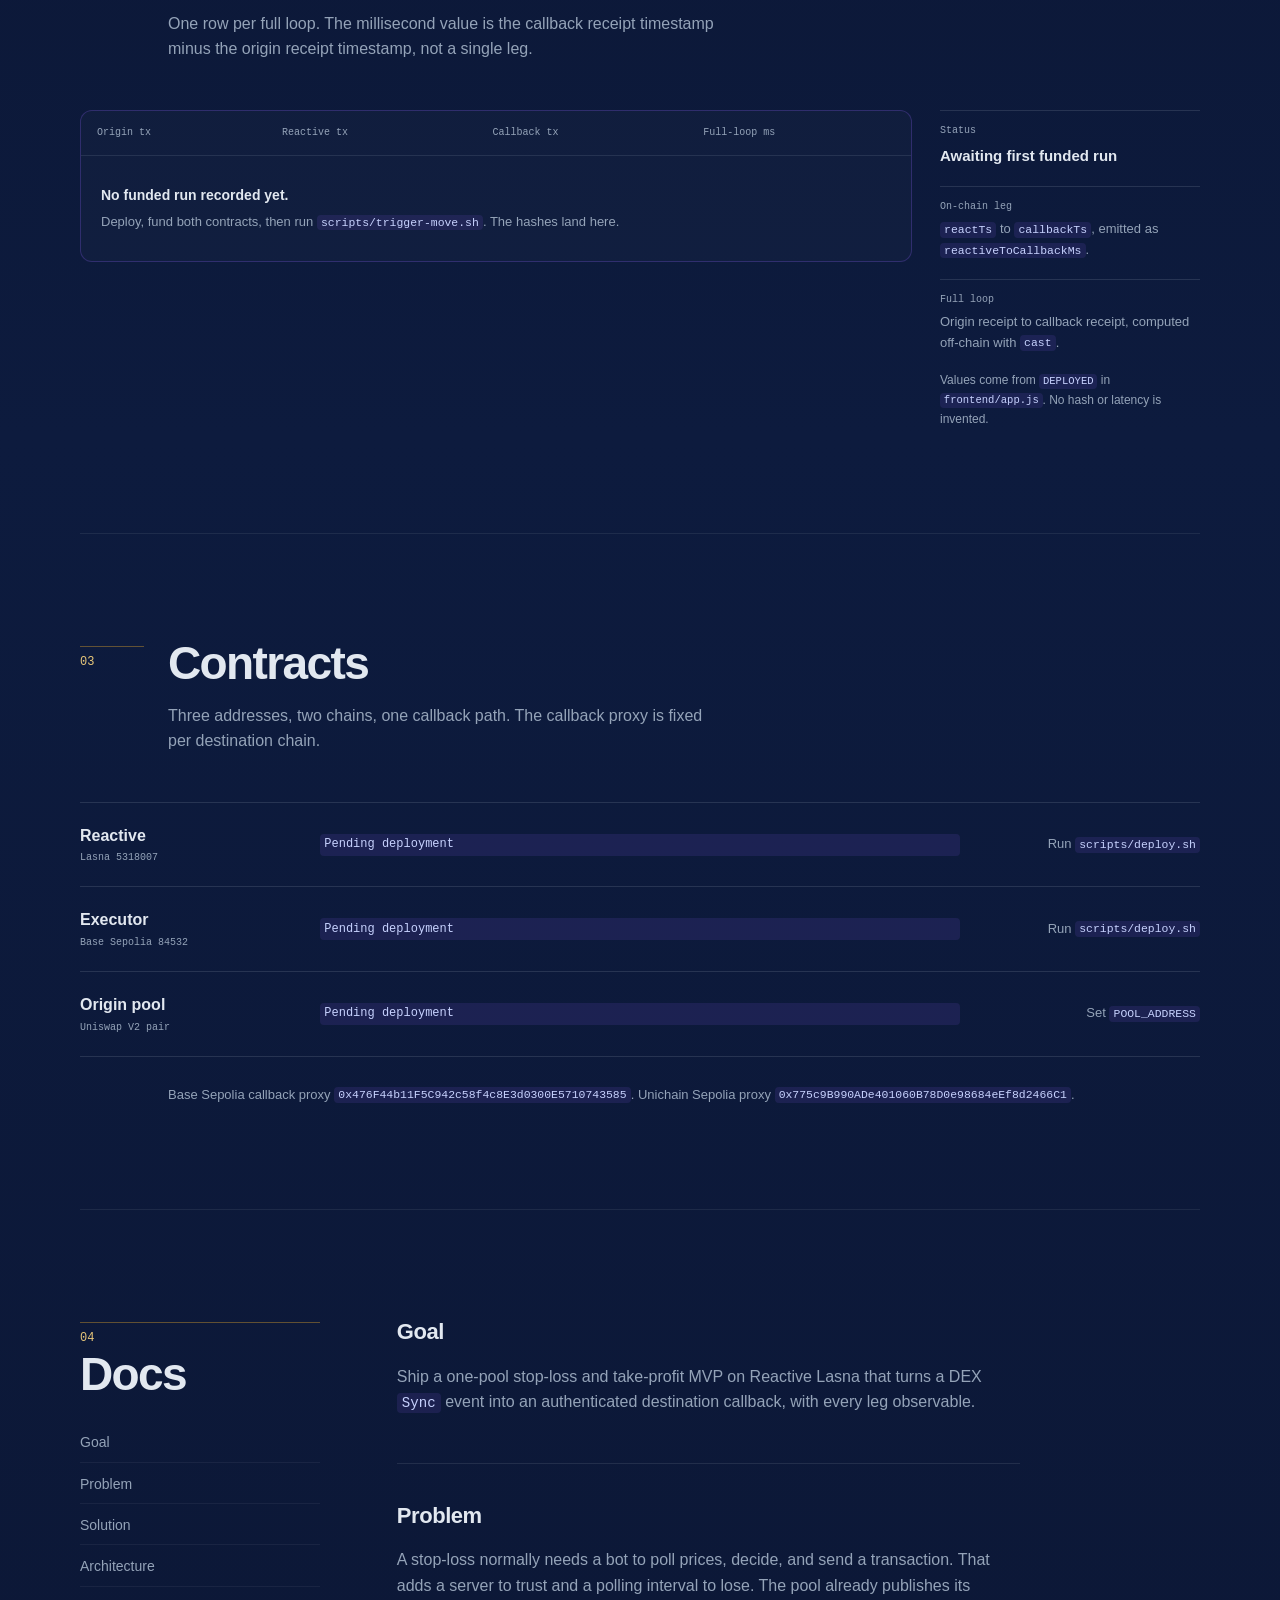
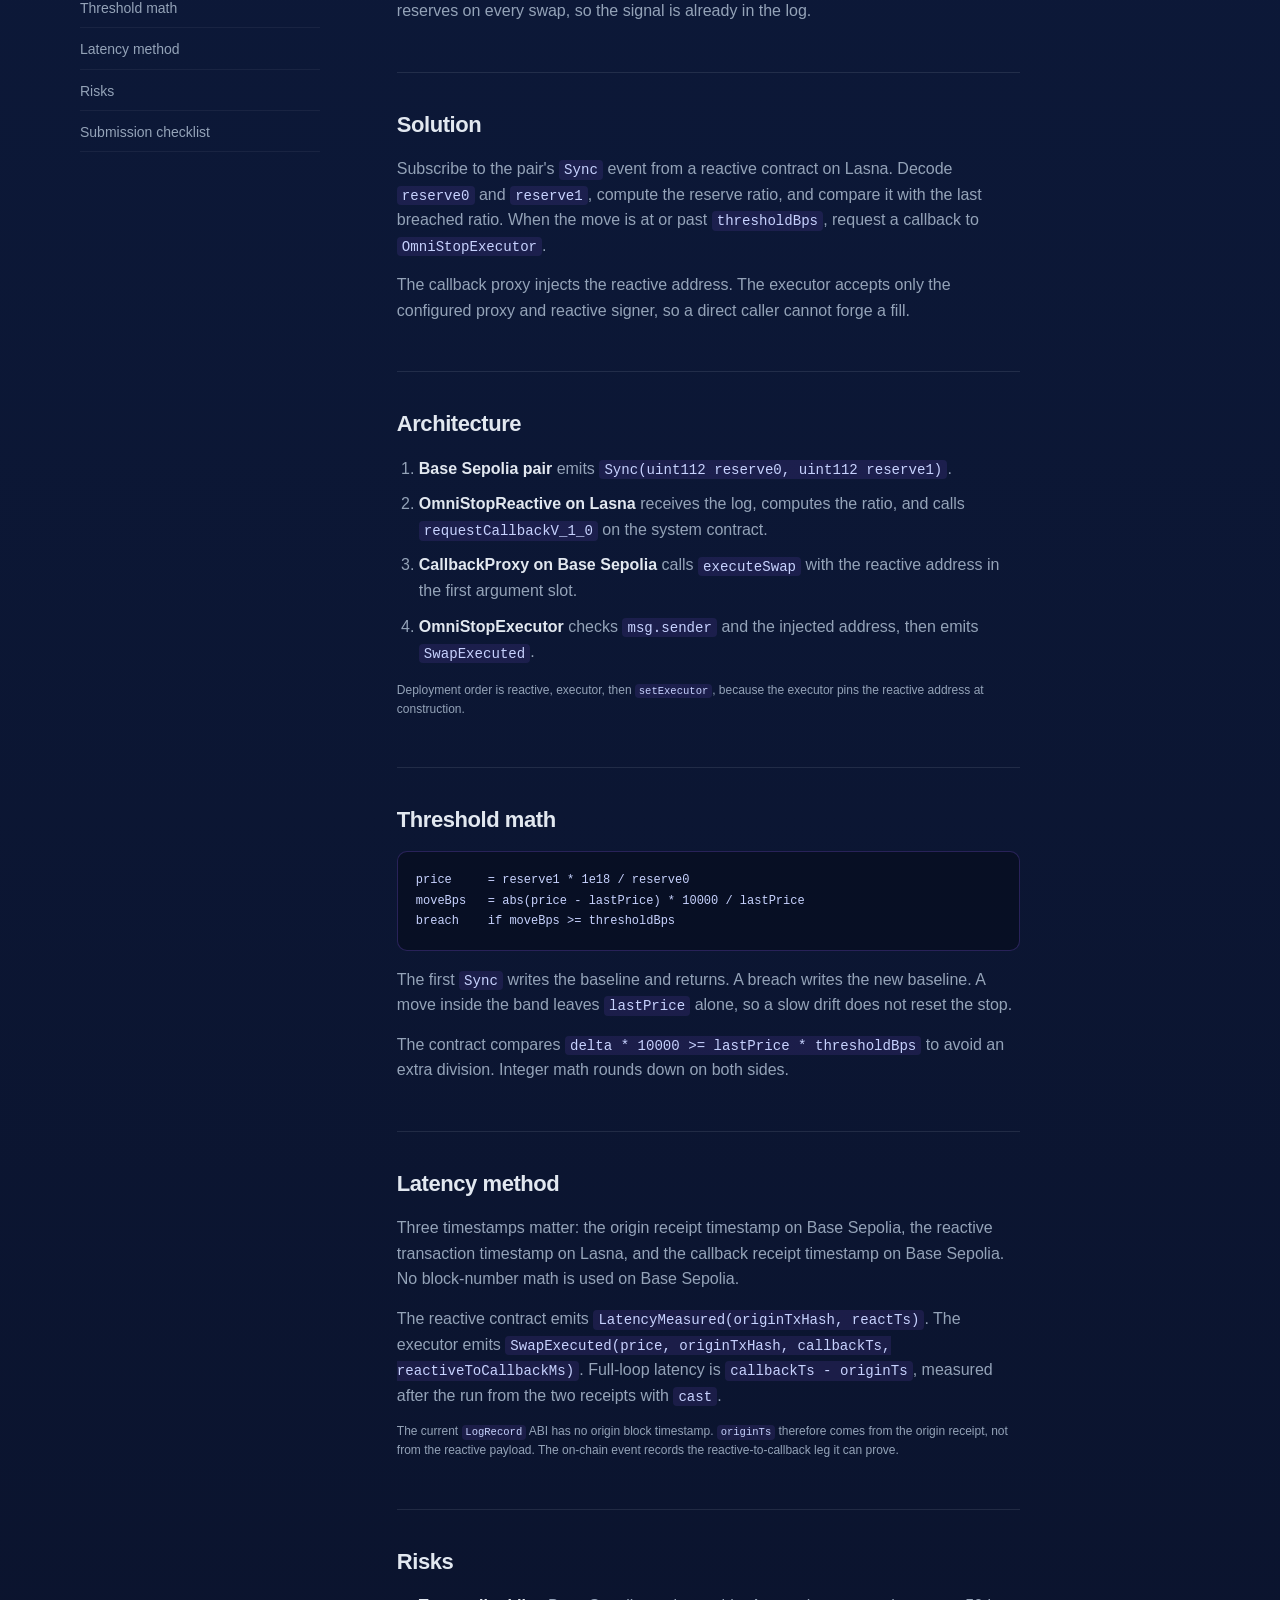
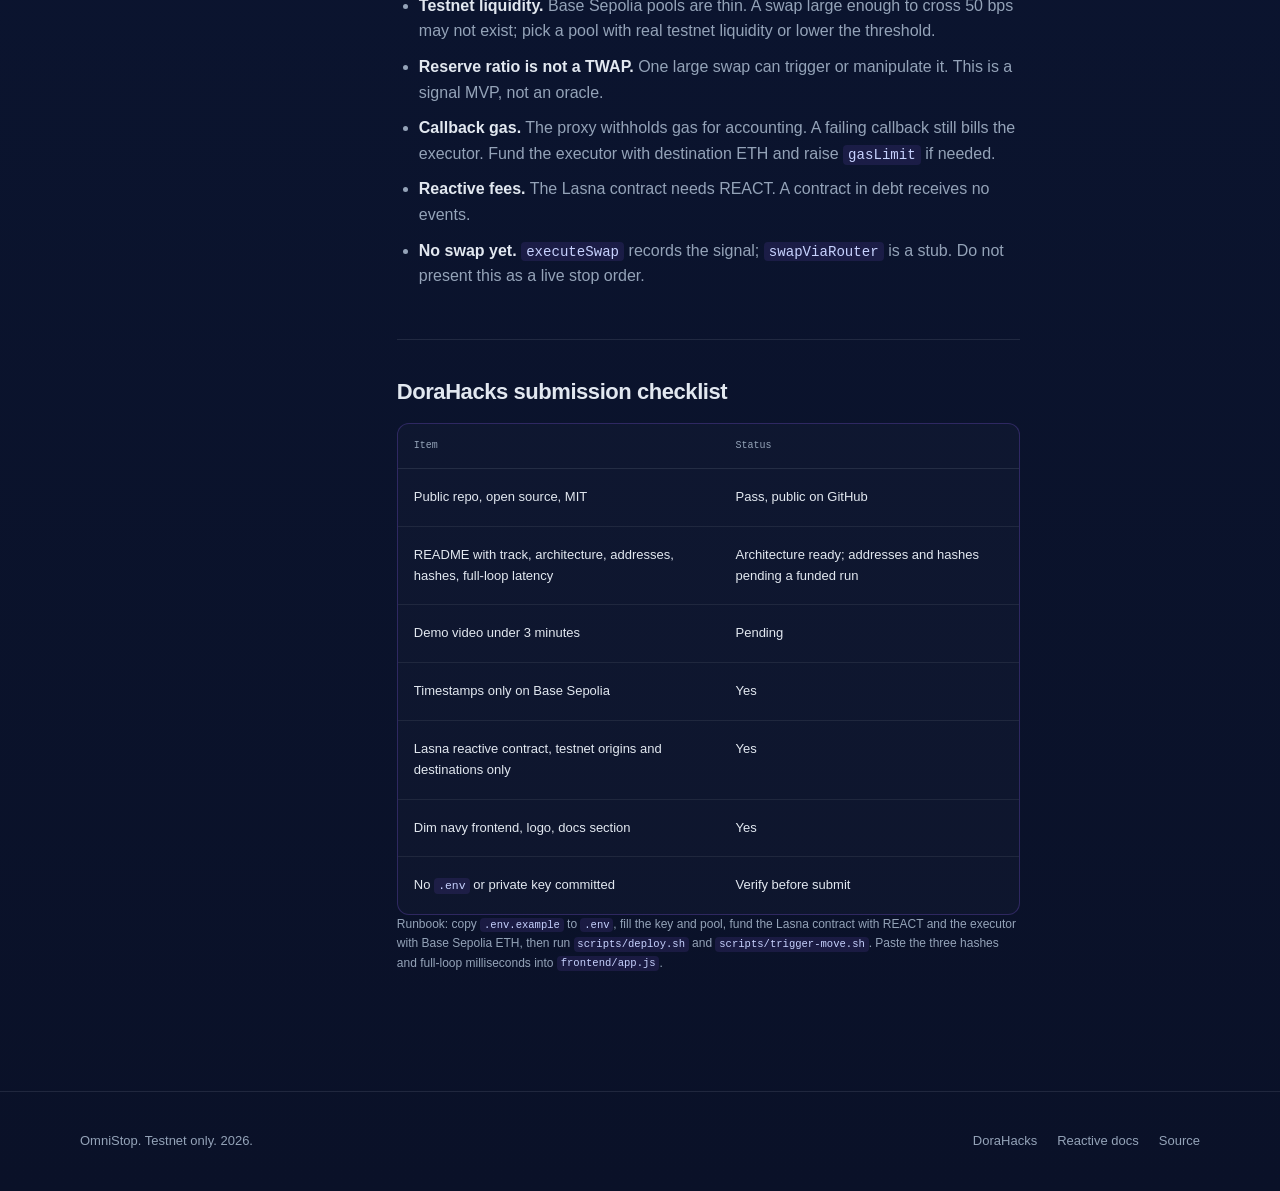
==== commit 2ead411b: "Phase 4: record public repository status" ====
--- a/frontend/index.html
+++ b/frontend/index.html
@@ -281,7 +281,7 @@
                   <tr><th scope="col">Item</th><th scope="col">Status</th></tr>
                 </thead>
                 <tbody>
-                  <tr><td>Public repo, open source, MIT</td><td>Ready to publish</td></tr>
+                  <tr><td>Public repo, open source, MIT</td><td>Pass, public on GitHub</td></tr>
                   <tr><td>README with track, architecture, addresses, hashes, full-loop latency</td><td>Architecture ready; addresses and hashes pending a funded run</td></tr>
                   <tr><td>Demo video under 3 minutes</td><td>Pending</td></tr>
                   <tr><td>Timestamps only on Base Sepolia</td><td>Yes</td></tr>
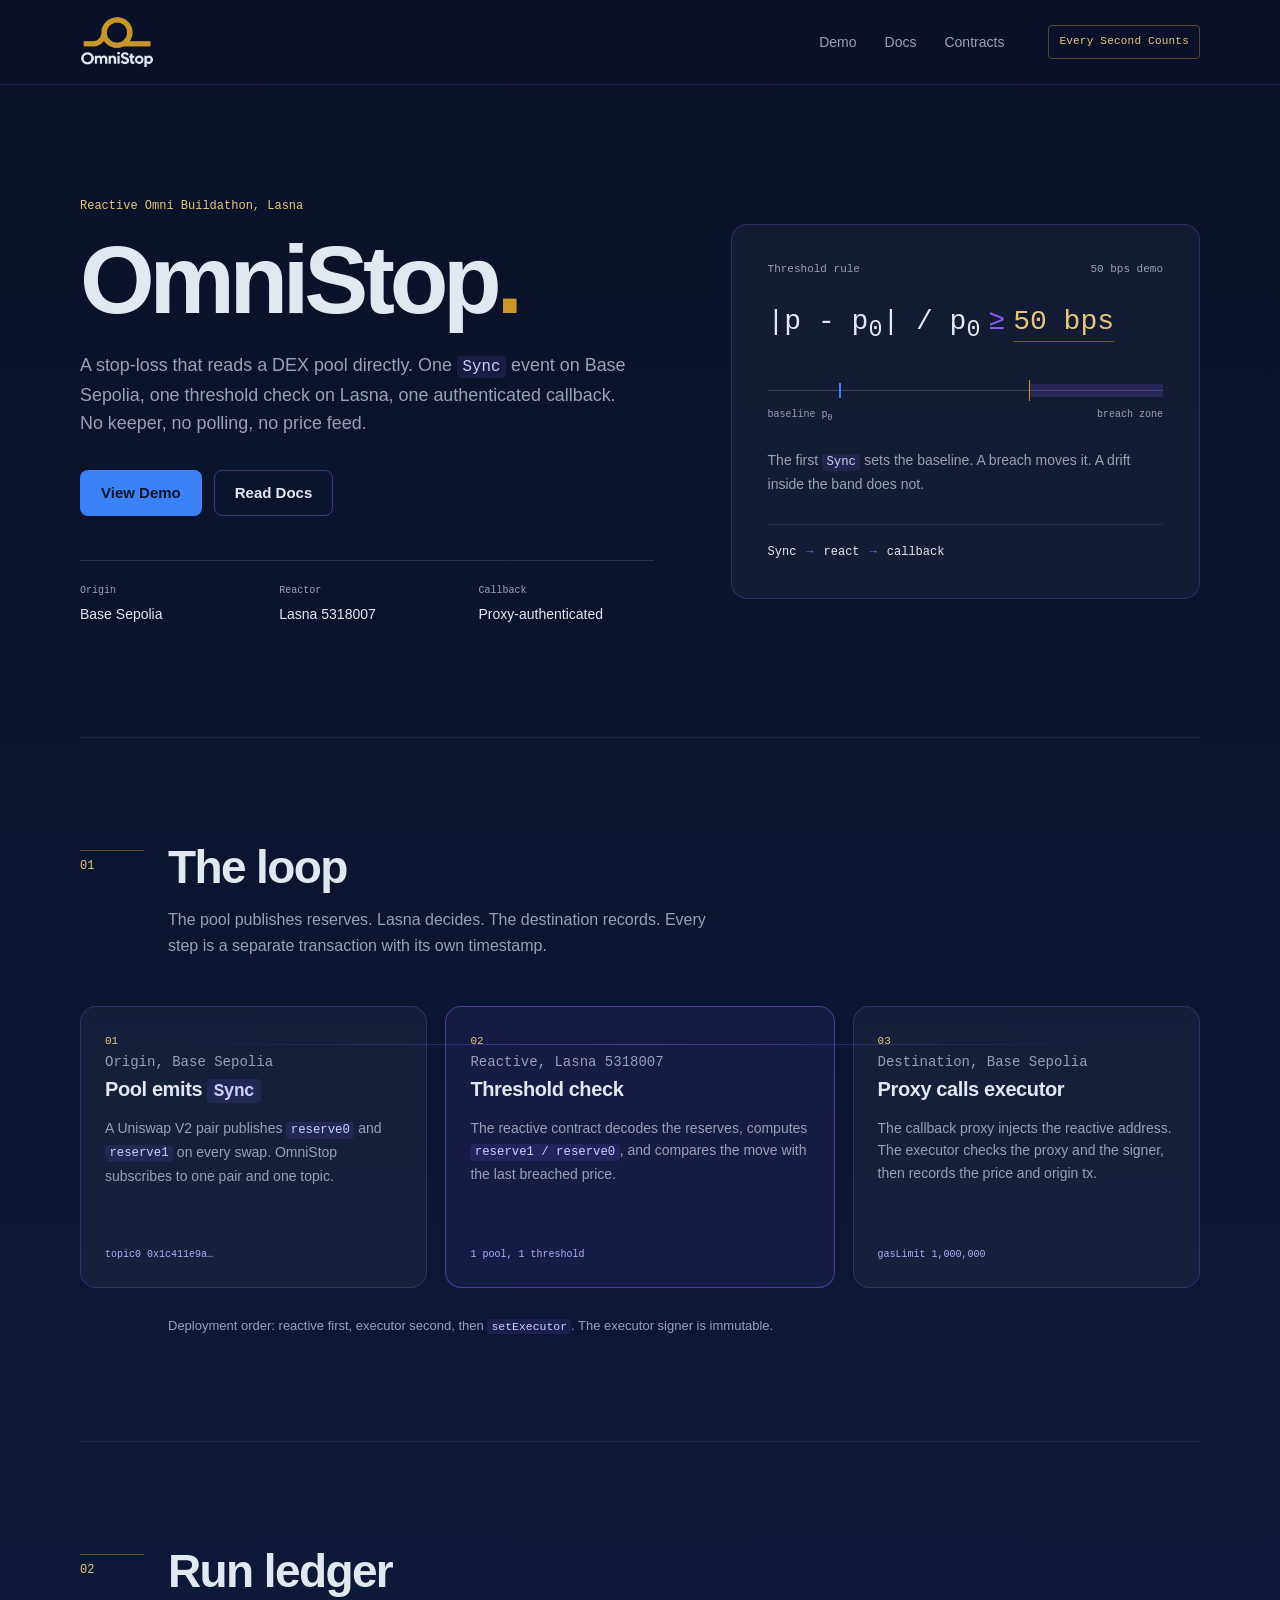
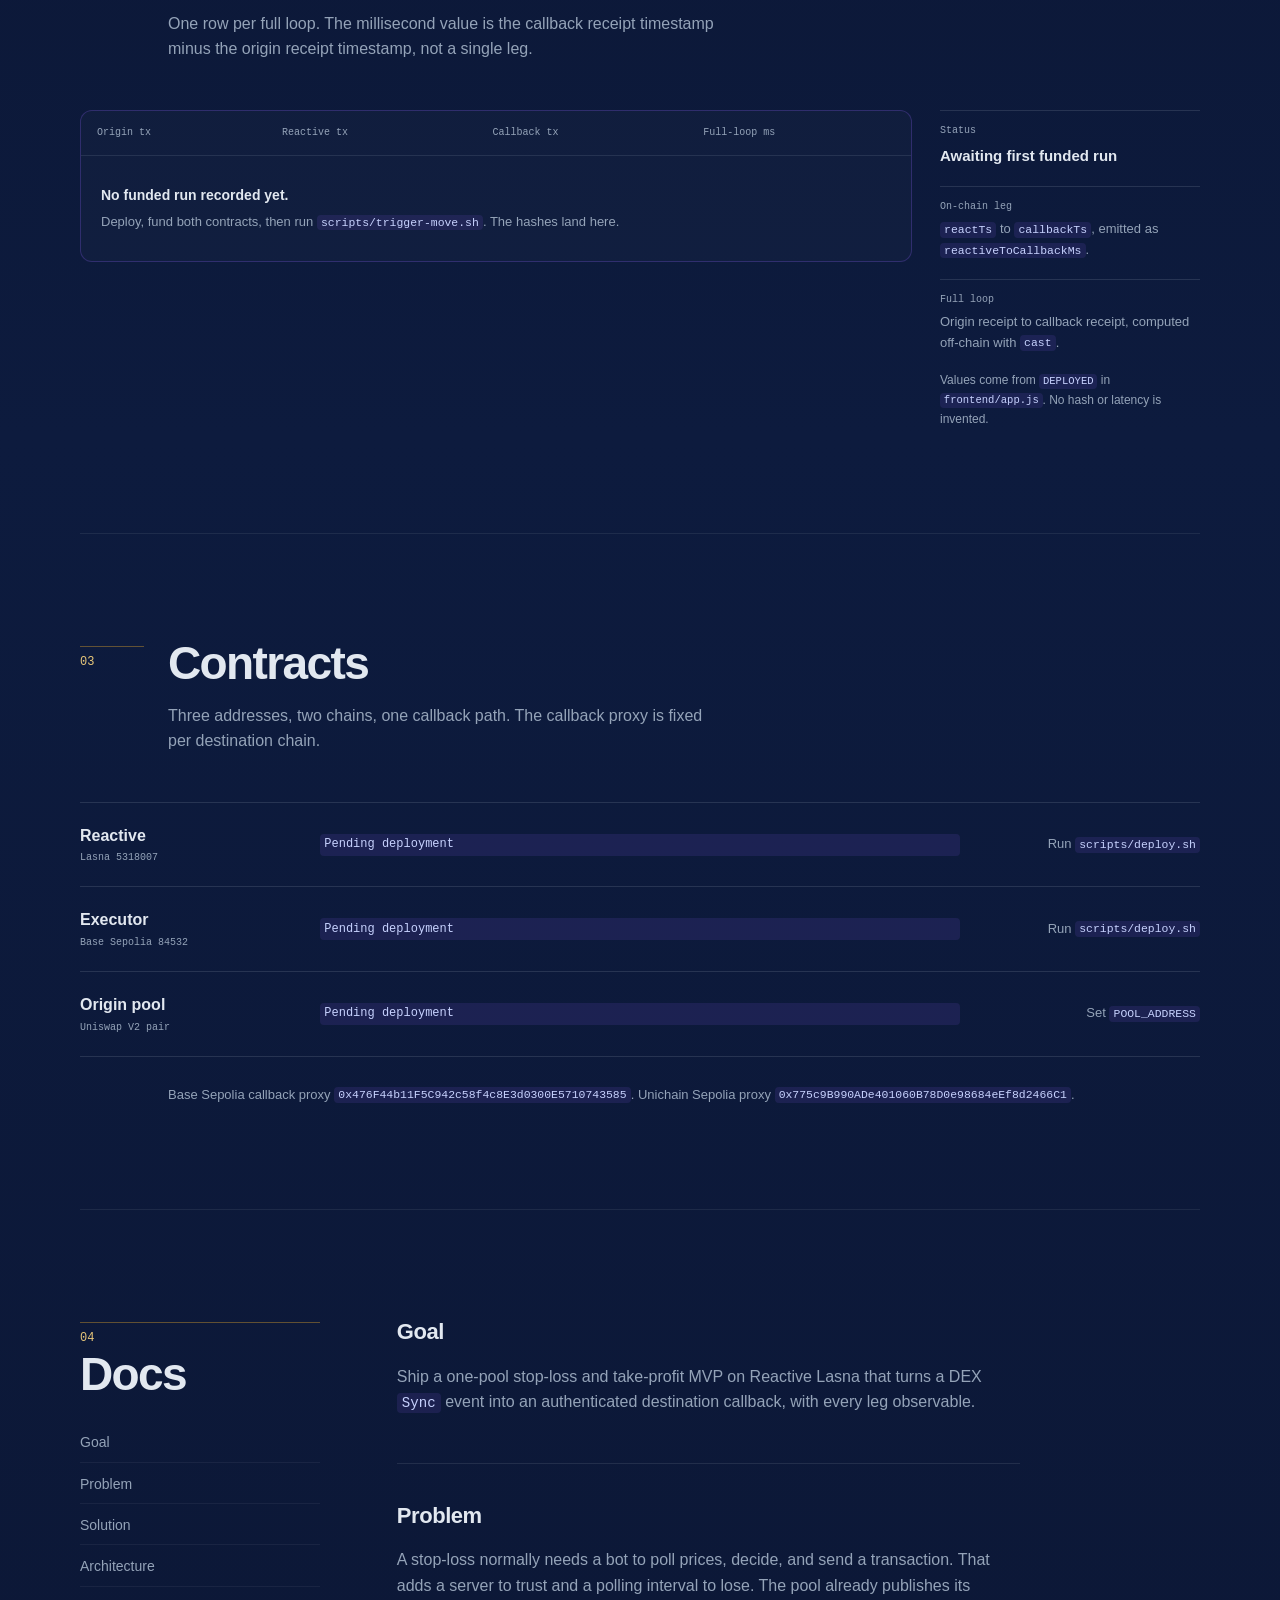
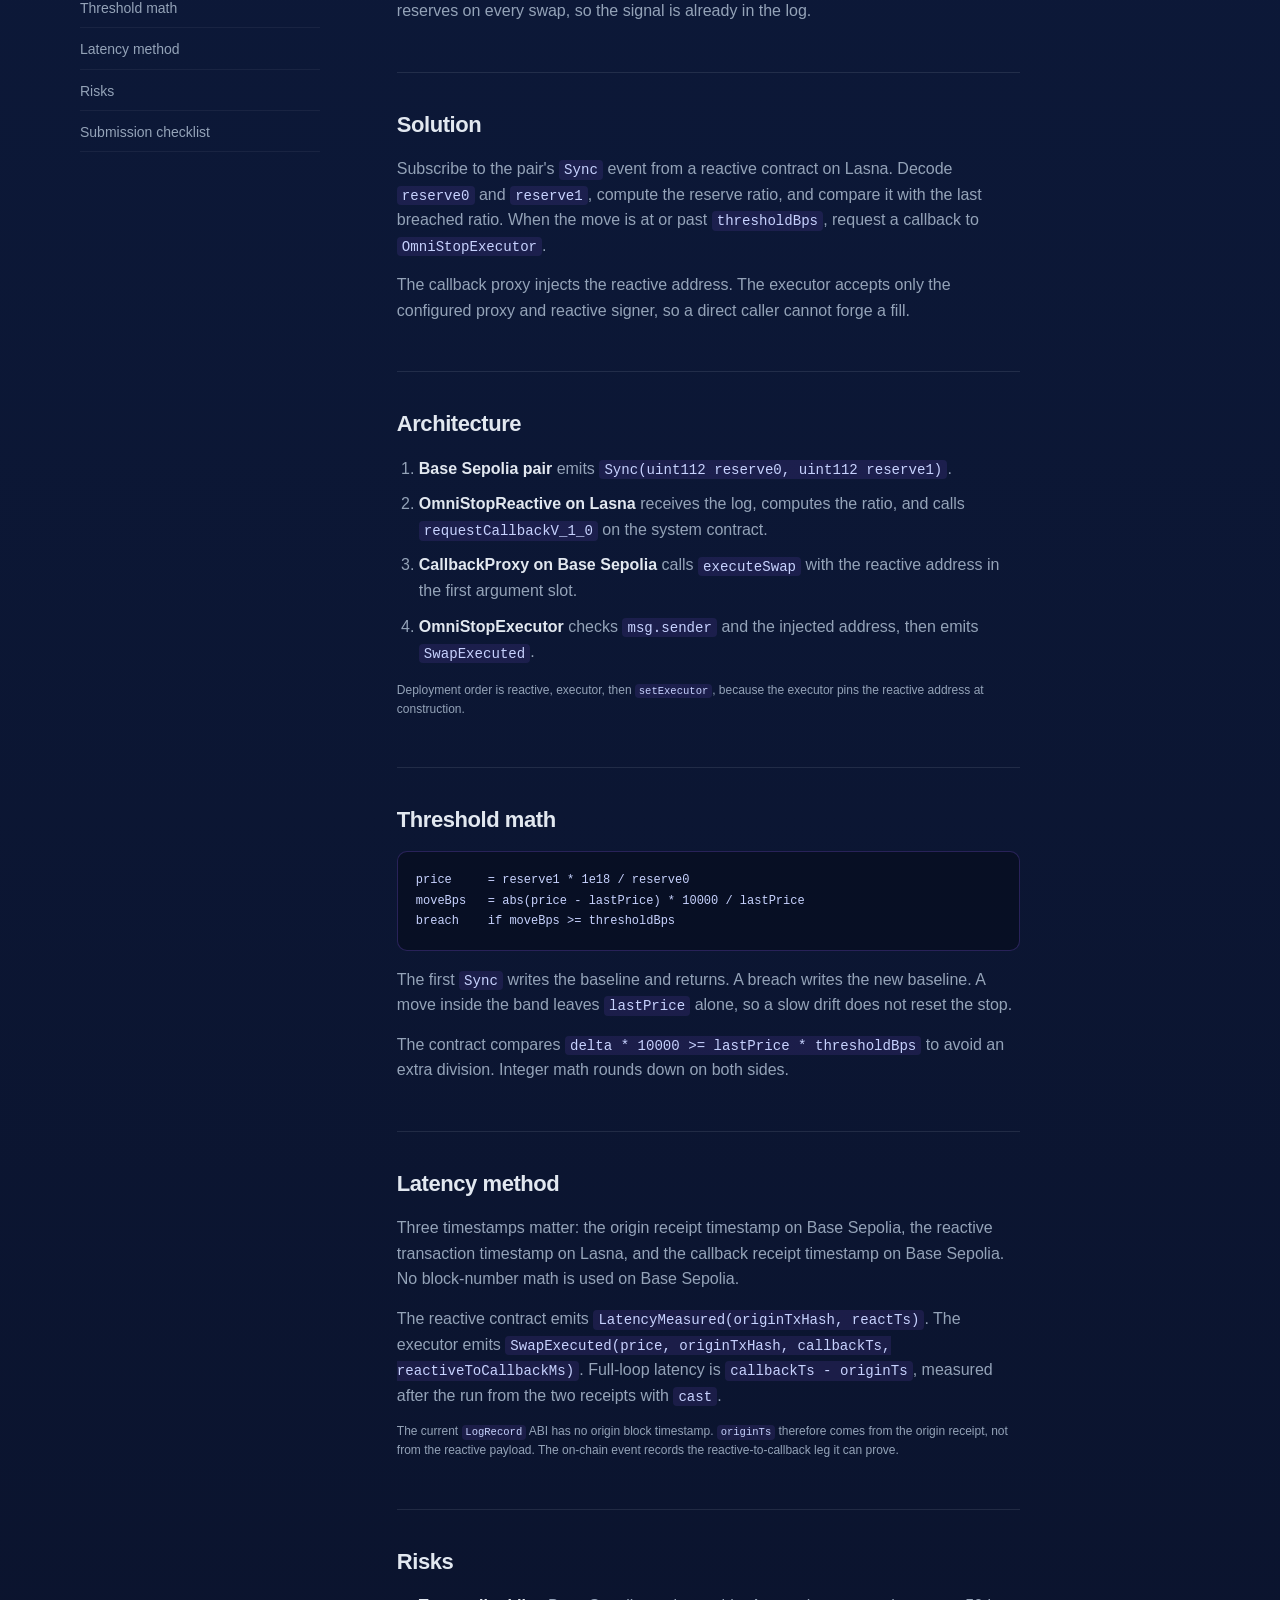
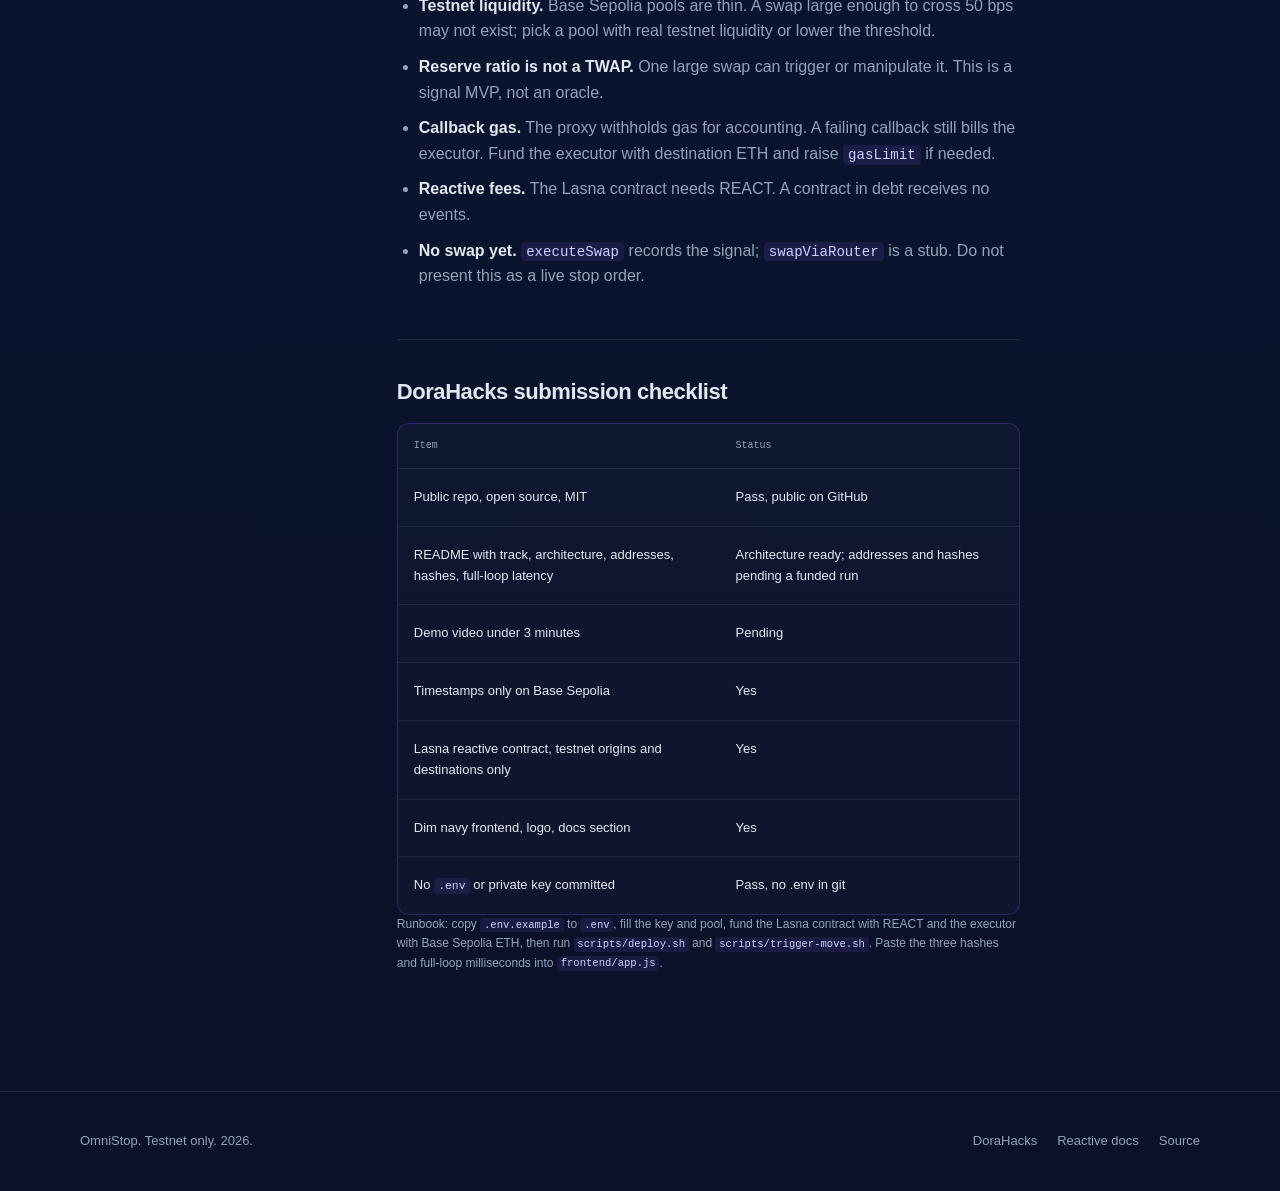
==== commit 8bd9aaea: "Phase 4: final checklist and mobile docs tap targets" ====
--- a/frontend/index.html
+++ b/frontend/index.html
@@ -287,7 +287,7 @@
                   <tr><td>Timestamps only on Base Sepolia</td><td>Yes</td></tr>
                   <tr><td>Lasna reactive contract, testnet origins and destinations only</td><td>Yes</td></tr>
                   <tr><td>Dim navy frontend, logo, docs section</td><td>Yes</td></tr>
-                  <tr><td>No <code>.env</code> or private key committed</td><td>Verify before submit</td></tr>
+                  <tr><td>No <code>.env</code> or private key committed</td><td>Pass, no .env in git</td></tr>
                 </tbody>
               </table>
             </div>
--- a/frontend/styles.css
+++ b/frontend/styles.css
@@ -1,3 +1,6 @@
+/* Palette: navy field and blue actions come from the brief. Purple marks the Reactive layer.
+   Gold is taken from the supplied mark and is reserved for the breach marker and focus. */
+/* Mono is limited to chain data and timings so columns align; body copy uses a neutral sans. */
 :root {
   --bg: #0a1128;
   --bg-2: #0d1b3e;
@@ -50,6 +53,15 @@
   text-underline-offset: 3px;
 }
 
+a[href],
+button {
+  cursor: pointer;
+}
+
+button:disabled {
+  cursor: not-allowed;
+}
+
 a:hover {
   color: var(--text);
 }
@@ -944,6 +956,13 @@
     text-align: left;
   }
 
+  .docs-toc a {
+    display: flex;
+    align-items: center;
+    min-height: 44px;
+    padding: 0;
+  }
+
   .section-head {
     grid-template-columns: 40px minmax(0, 1fr);
     gap: 16px;
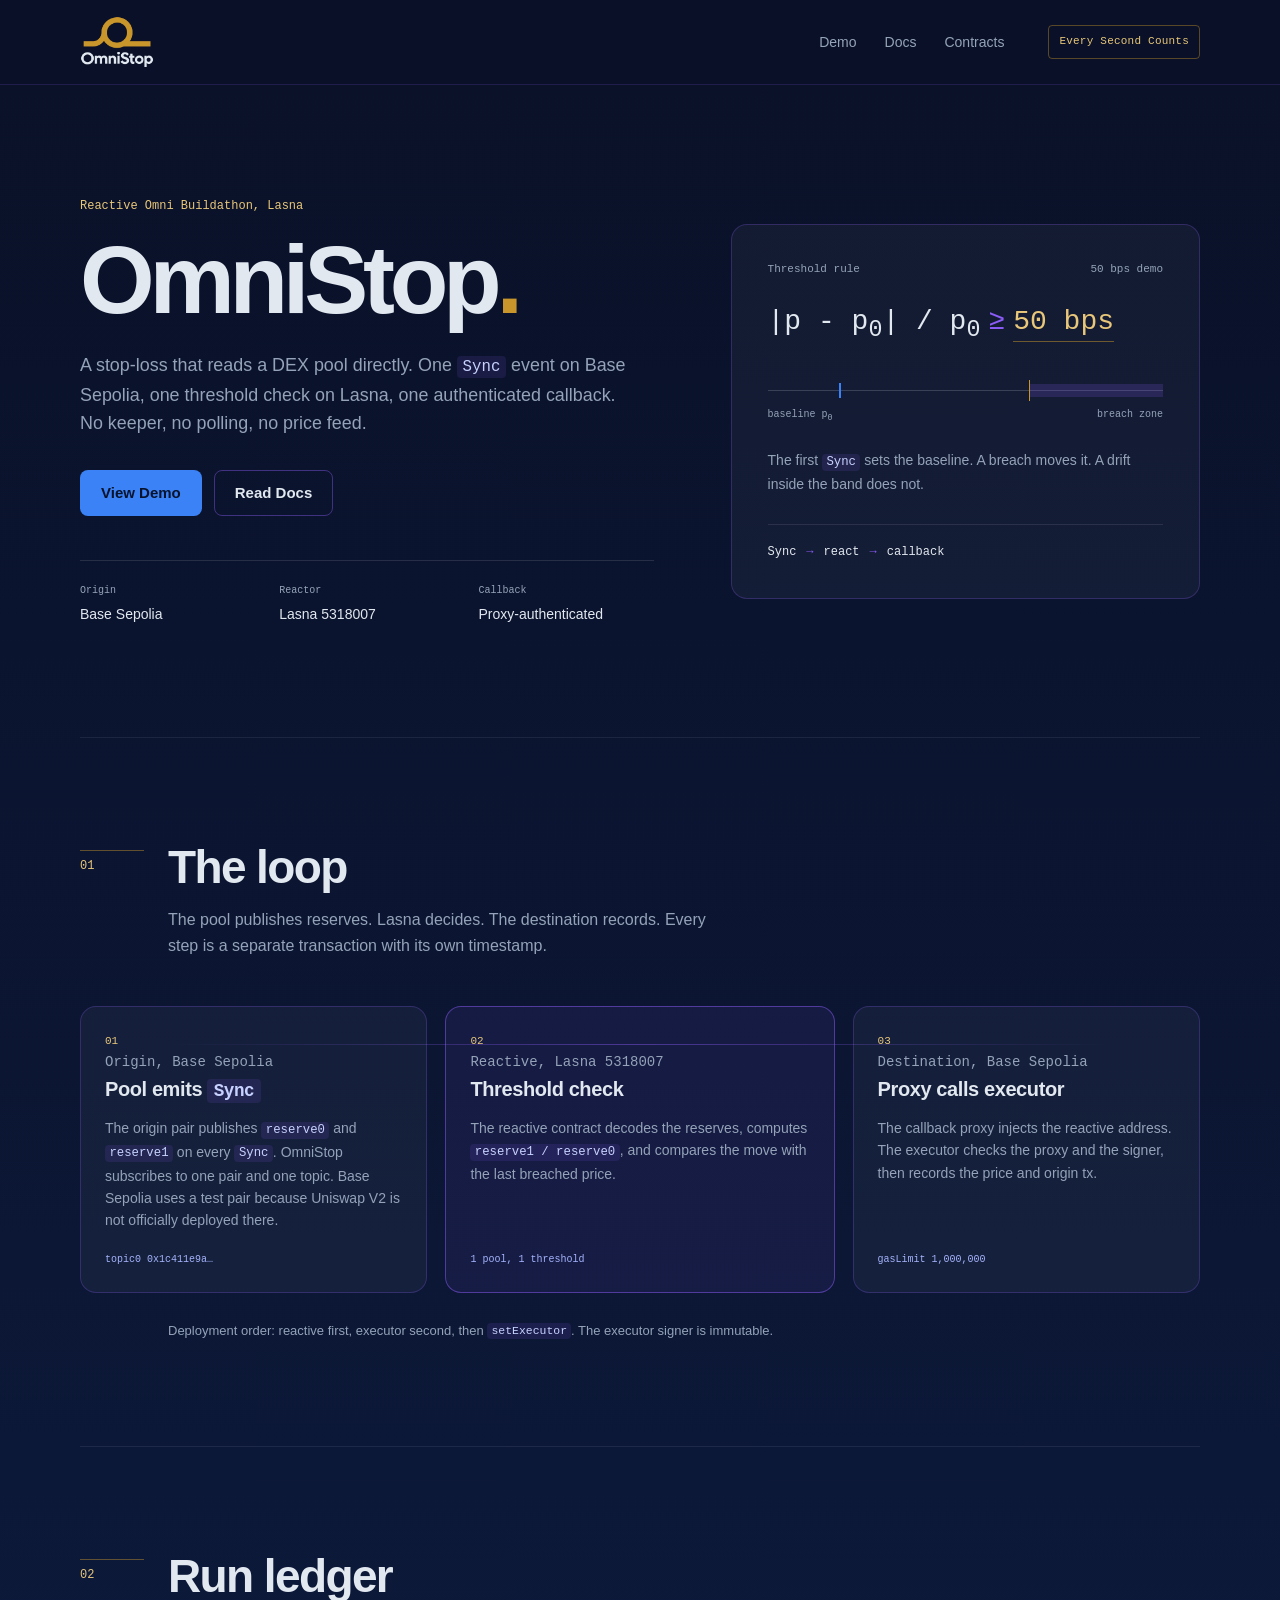
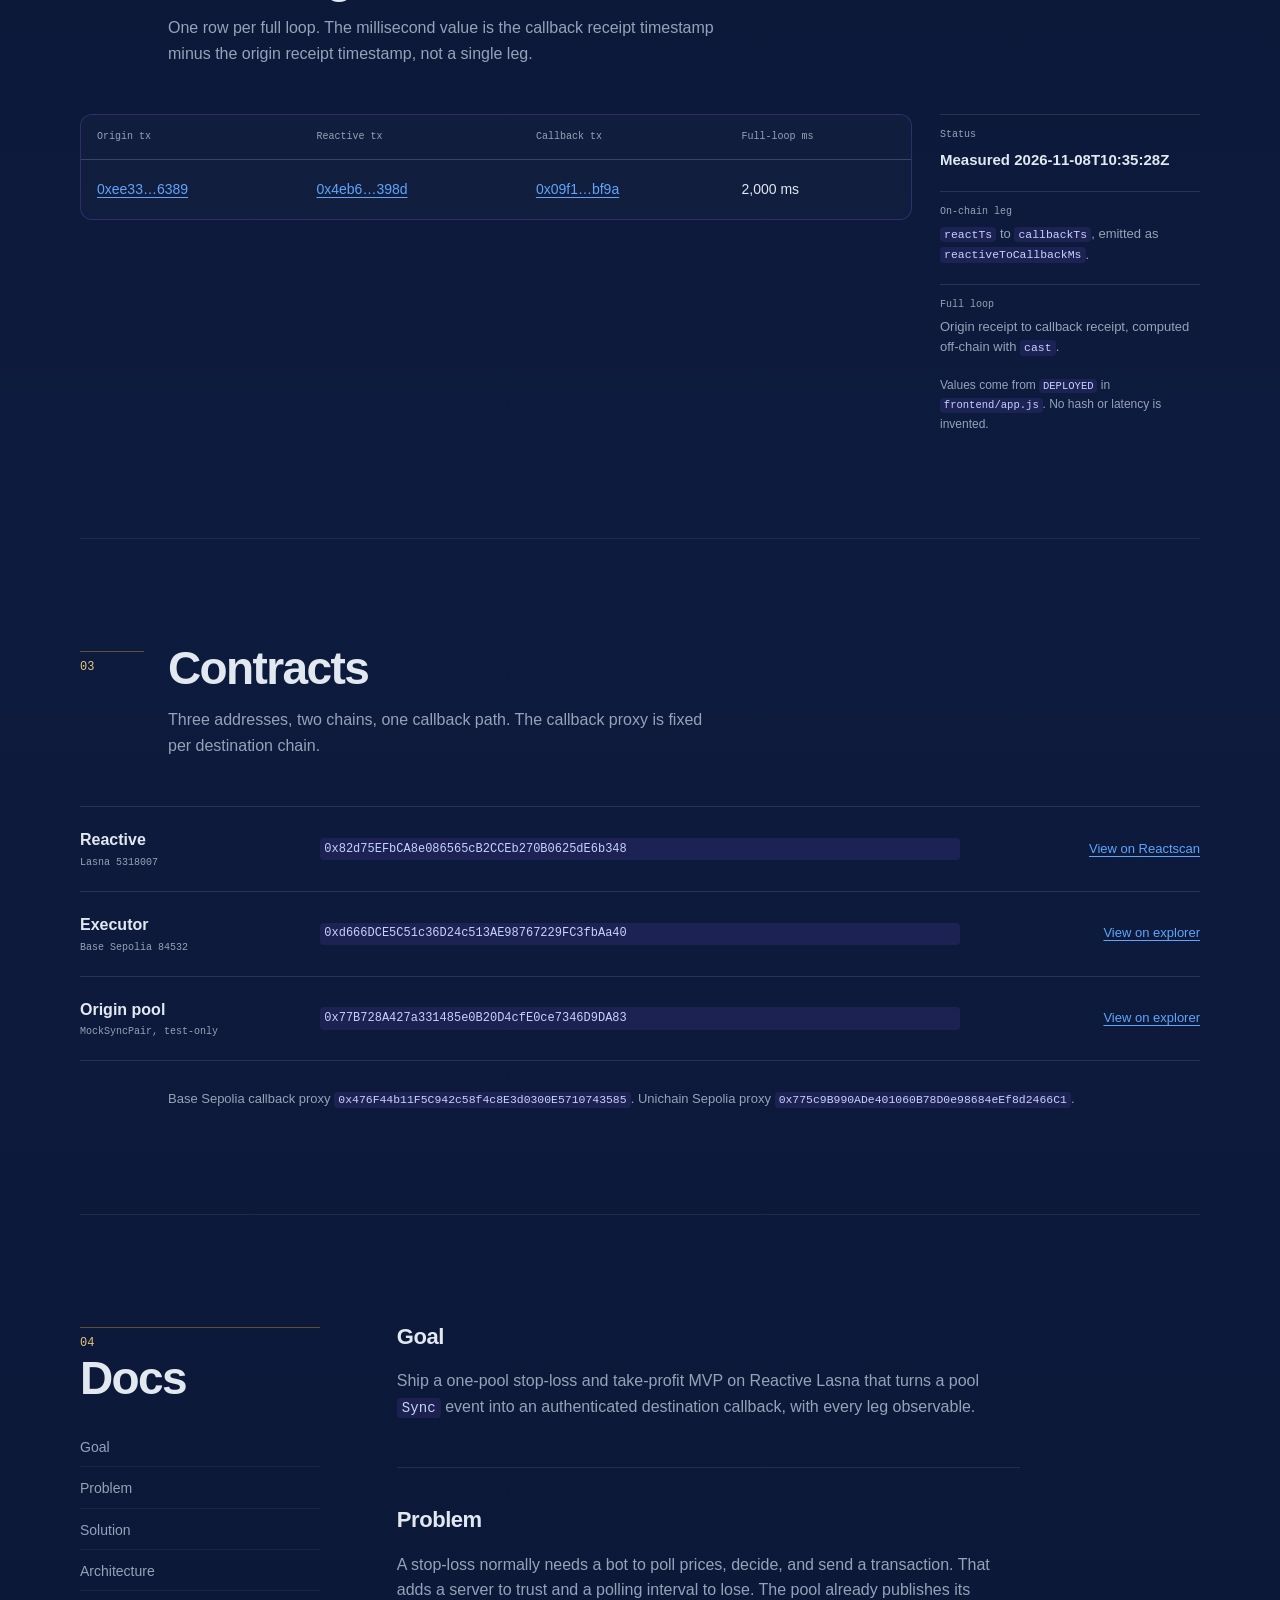
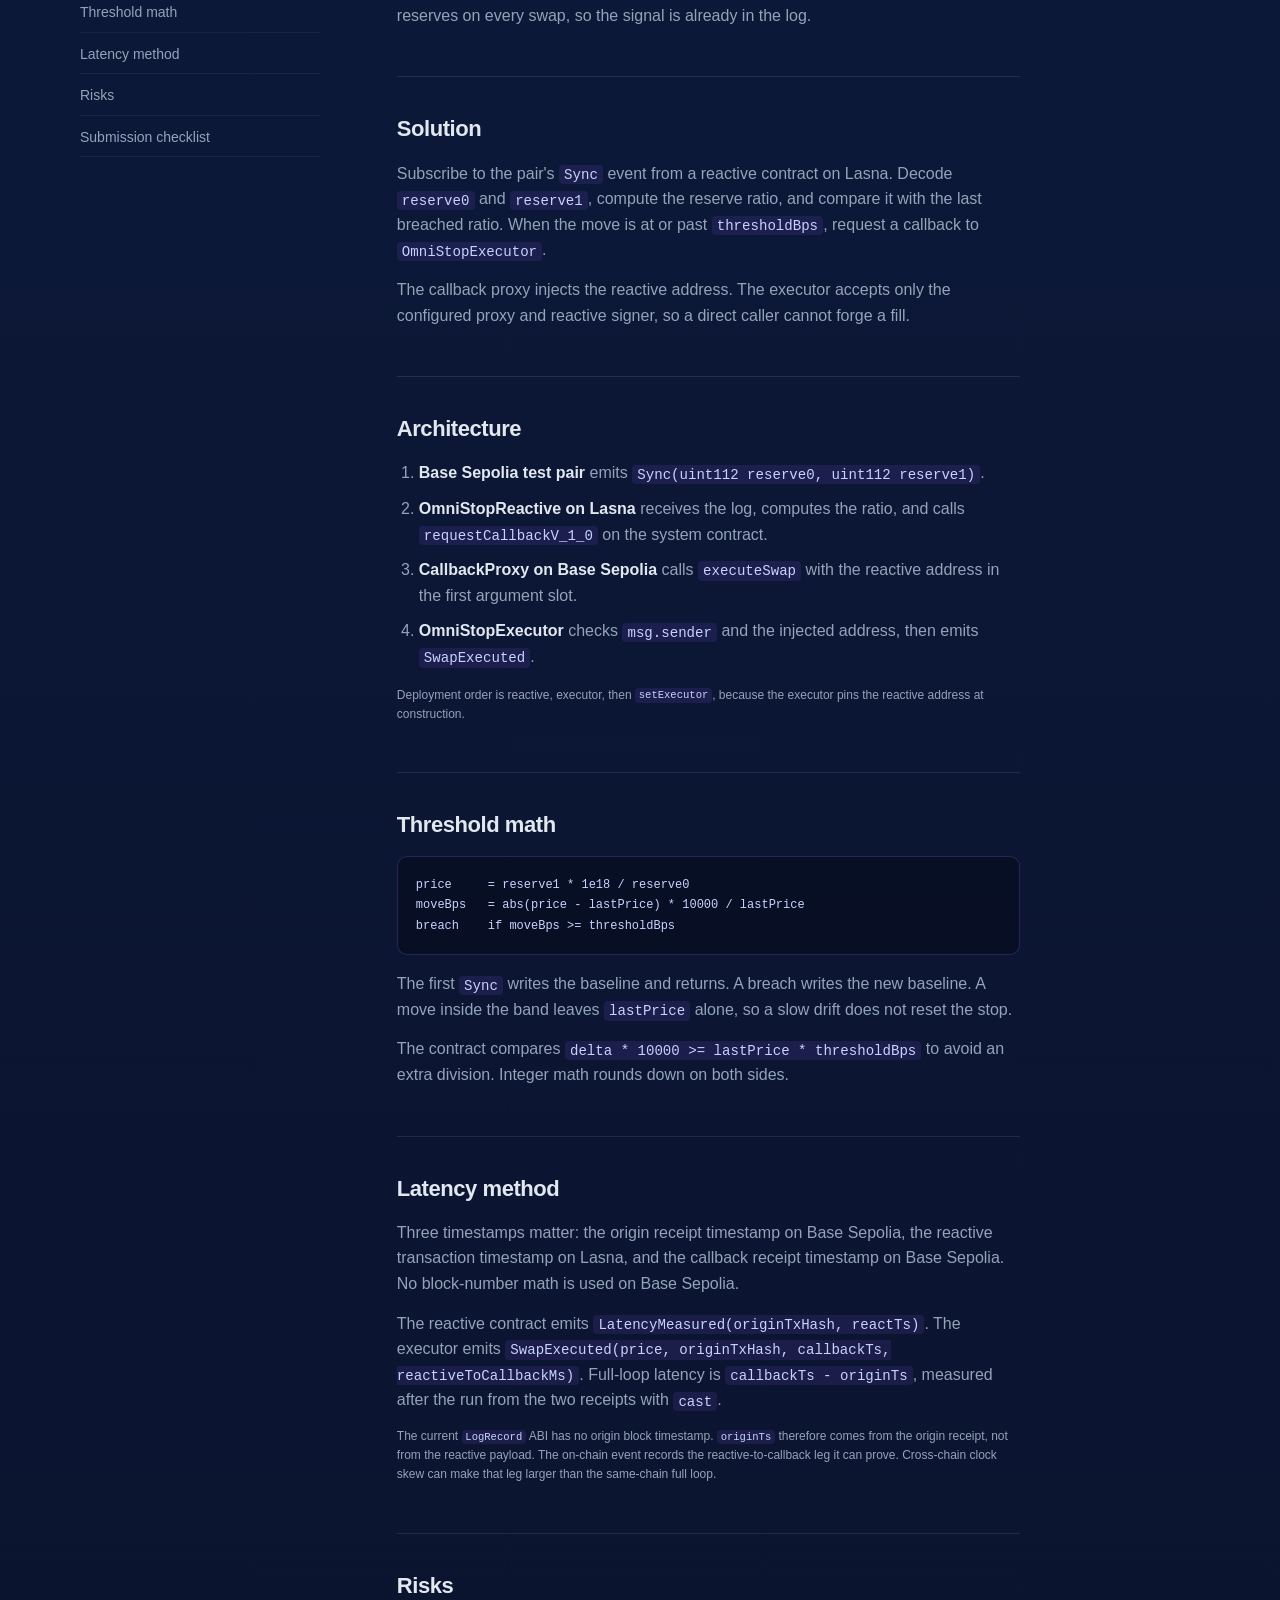
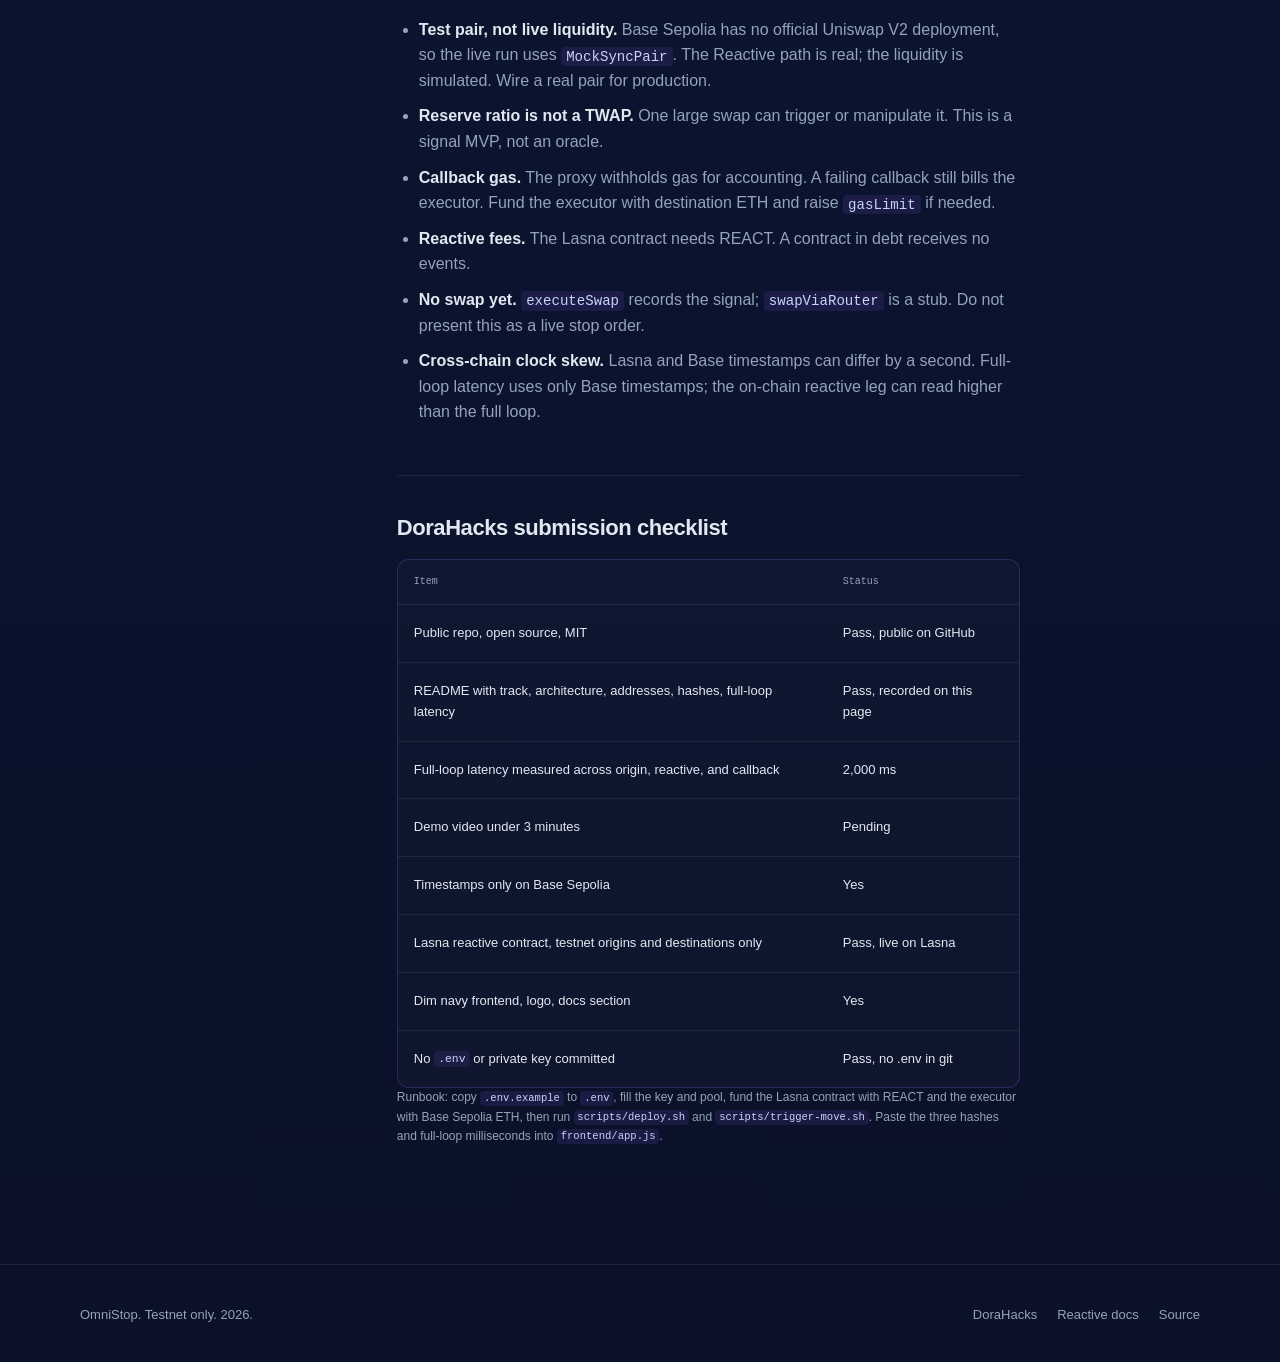
==== commit e1f0843a: "Phase 3: live Base Sepolia run (reactive 0x82d75EFb, executor 0xd666DCE5, pool 0x77B728A4) origin 0x" ====
--- a/frontend/index.html
+++ b/frontend/index.html
@@ -98,7 +98,7 @@
           <span class="stage-index">01</span>
           <p class="stage-label">Origin, Base Sepolia</p>
           <h3>Pool emits <code>Sync</code></h3>
-          <p>A Uniswap V2 pair publishes <code>reserve0</code> and <code>reserve1</code> on every swap. OmniStop subscribes to one pair and one topic.</p>
+          <p>The origin pair publishes <code>reserve0</code> and <code>reserve1</code> on every <code>Sync</code>. OmniStop subscribes to one pair and one topic. Base Sepolia uses a test pair because Uniswap V2 is not officially deployed there.</p>
           <span class="stage-meta">topic0 0x1c411e9a…</span>
         </li>
         <li class="stage stage-core">
@@ -191,7 +191,7 @@
           <span class="contract-link">Run <code>scripts/deploy.sh</code></span>
         </li>
         <li class="contract-row" data-contract="pool">
-          <span class="contract-name">Origin pool<small>Uniswap V2 pair</small></span>
+          <span class="contract-name">Origin pool<small>MockSyncPair, test-only</small></span>
           <code class="contract-address">Pending deployment</code>
           <span class="contract-link">Set <code>POOL_ADDRESS</code></span>
         </li>
@@ -220,7 +220,7 @@
         <div class="docs-body">
           <article id="goal">
             <h3>Goal</h3>
-            <p>Ship a one-pool stop-loss and take-profit MVP on Reactive Lasna that turns a DEX <code>Sync</code> event into an authenticated destination callback, with every leg observable.</p>
+            <p>Ship a one-pool stop-loss and take-profit MVP on Reactive Lasna that turns a pool <code>Sync</code> event into an authenticated destination callback, with every leg observable.</p>
           </article>
 
           <article id="problem">
@@ -237,7 +237,7 @@
           <article id="architecture">
             <h3>Architecture</h3>
             <ol class="flow-list">
-              <li><strong>Base Sepolia pair</strong> emits <code>Sync(uint112 reserve0, uint112 reserve1)</code>.</li>
+              <li><strong>Base Sepolia test pair</strong> emits <code>Sync(uint112 reserve0, uint112 reserve1)</code>.</li>
               <li><strong>OmniStopReactive on Lasna</strong> receives the log, computes the ratio, and calls <code>requestCallbackV_1_0</code> on the system contract.</li>
               <li><strong>CallbackProxy on Base Sepolia</strong> calls <code>executeSwap</code> with the reactive address in the first argument slot.</li>
               <li><strong>OmniStopExecutor</strong> checks <code>msg.sender</code> and the injected address, then emits <code>SwapExecuted</code>.</li>
@@ -258,17 +258,18 @@
             <h3>Latency method</h3>
             <p>Three timestamps matter: the origin receipt timestamp on Base Sepolia, the reactive transaction timestamp on Lasna, and the callback receipt timestamp on Base Sepolia. No block-number math is used on Base Sepolia.</p>
             <p>The reactive contract emits <code>LatencyMeasured(originTxHash, reactTs)</code>. The executor emits <code>SwapExecuted(price, originTxHash, callbackTs, reactiveToCallbackMs)</code>. Full-loop latency is <code>callbackTs - originTs</code>, measured after the run from the two receipts with <code>cast</code>.</p>
-            <p class="fine">The current <code>LogRecord</code> ABI has no origin block timestamp. <code>originTs</code> therefore comes from the origin receipt, not from the reactive payload. The on-chain event records the reactive-to-callback leg it can prove.</p>
+            <p class="fine">The current <code>LogRecord</code> ABI has no origin block timestamp. <code>originTs</code> therefore comes from the origin receipt, not from the reactive payload. The on-chain event records the reactive-to-callback leg it can prove. Cross-chain clock skew can make that leg larger than the same-chain full loop.</p>
           </article>
 
           <article id="risks">
             <h3>Risks</h3>
             <ul class="risk-list">
-              <li><strong>Testnet liquidity.</strong> Base Sepolia pools are thin. A swap large enough to cross 50 bps may not exist; pick a pool with real testnet liquidity or lower the threshold.</li>
+              <li><strong>Test pair, not live liquidity.</strong> Base Sepolia has no official Uniswap V2 deployment, so the live run uses <code>MockSyncPair</code>. The Reactive path is real; the liquidity is simulated. Wire a real pair for production.</li>
               <li><strong>Reserve ratio is not a TWAP.</strong> One large swap can trigger or manipulate it. This is a signal MVP, not an oracle.</li>
               <li><strong>Callback gas.</strong> The proxy withholds gas for accounting. A failing callback still bills the executor. Fund the executor with destination ETH and raise <code>gasLimit</code> if needed.</li>
               <li><strong>Reactive fees.</strong> The Lasna contract needs REACT. A contract in debt receives no events.</li>
               <li><strong>No swap yet.</strong> <code>executeSwap</code> records the signal; <code>swapViaRouter</code> is a stub. Do not present this as a live stop order.</li>
+              <li><strong>Cross-chain clock skew.</strong> Lasna and Base timestamps can differ by a second. Full-loop latency uses only Base timestamps; the on-chain reactive leg can read higher than the full loop.</li>
             </ul>
           </article>
 
@@ -282,10 +283,11 @@
                 </thead>
                 <tbody>
                   <tr><td>Public repo, open source, MIT</td><td>Pass, public on GitHub</td></tr>
-                  <tr><td>README with track, architecture, addresses, hashes, full-loop latency</td><td>Architecture ready; addresses and hashes pending a funded run</td></tr>
+                  <tr><td>README with track, architecture, addresses, hashes, full-loop latency</td><td>Pass, recorded on this page</td></tr>
+                  <tr><td>Full-loop latency measured across origin, reactive, and callback</td><td>2,000 ms</td></tr>
                   <tr><td>Demo video under 3 minutes</td><td>Pending</td></tr>
                   <tr><td>Timestamps only on Base Sepolia</td><td>Yes</td></tr>
-                  <tr><td>Lasna reactive contract, testnet origins and destinations only</td><td>Yes</td></tr>
+                  <tr><td>Lasna reactive contract, testnet origins and destinations only</td><td>Pass, live on Lasna</td></tr>
                   <tr><td>Dim navy frontend, logo, docs section</td><td>Yes</td></tr>
                   <tr><td>No <code>.env</code> or private key committed</td><td>Pass, no .env in git</td></tr>
                 </tbody>
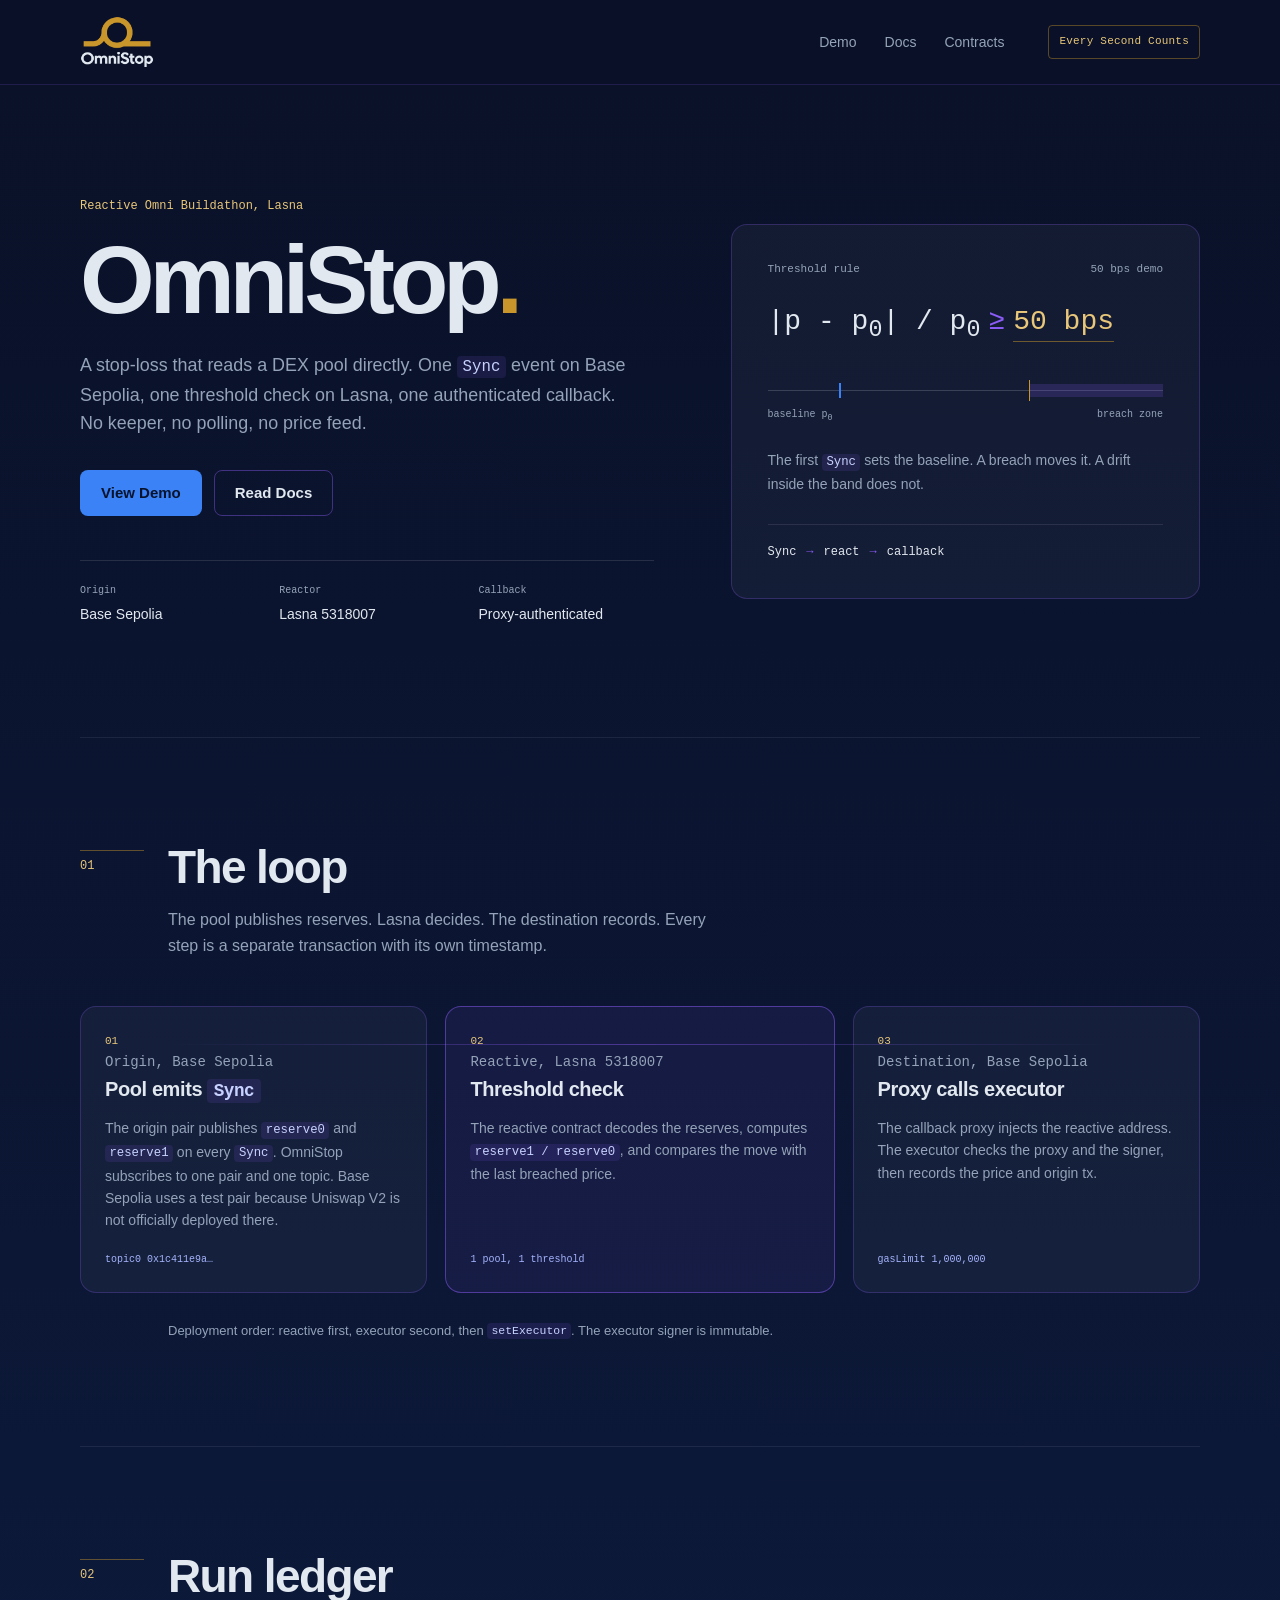
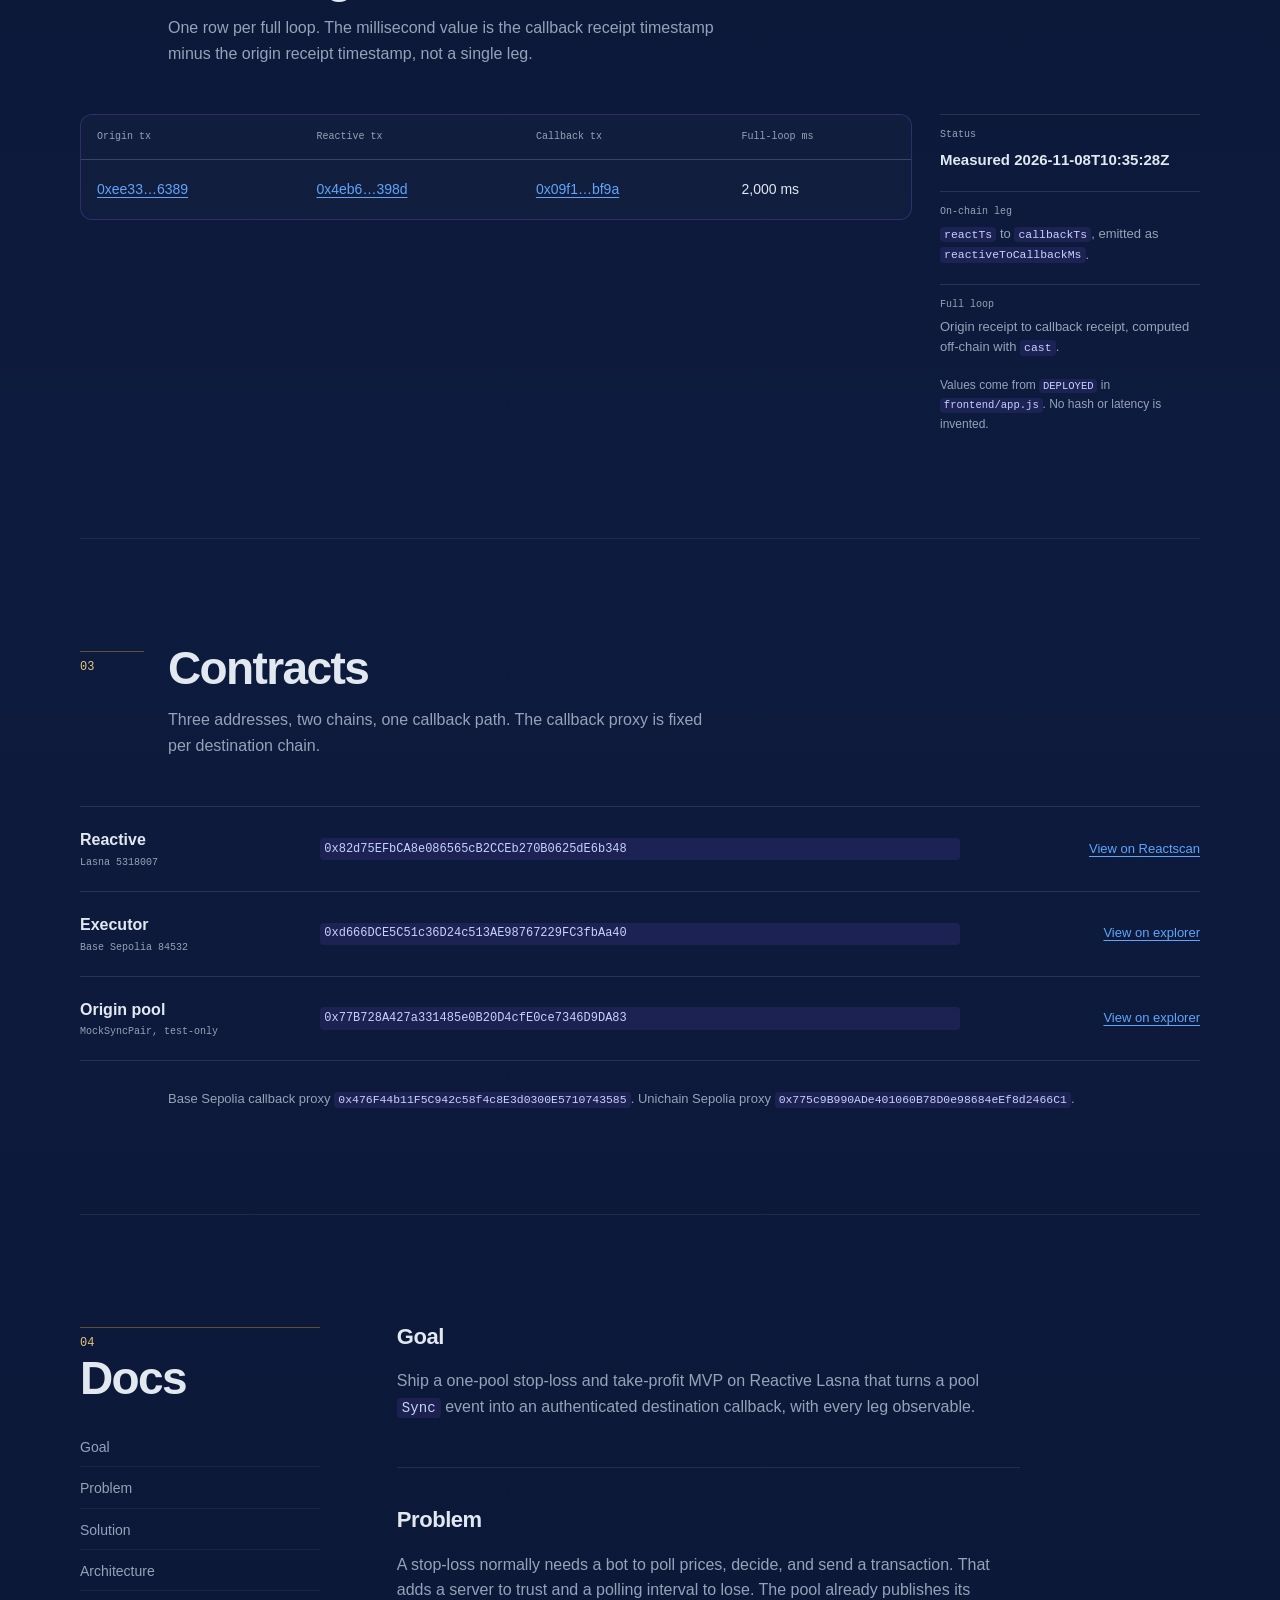
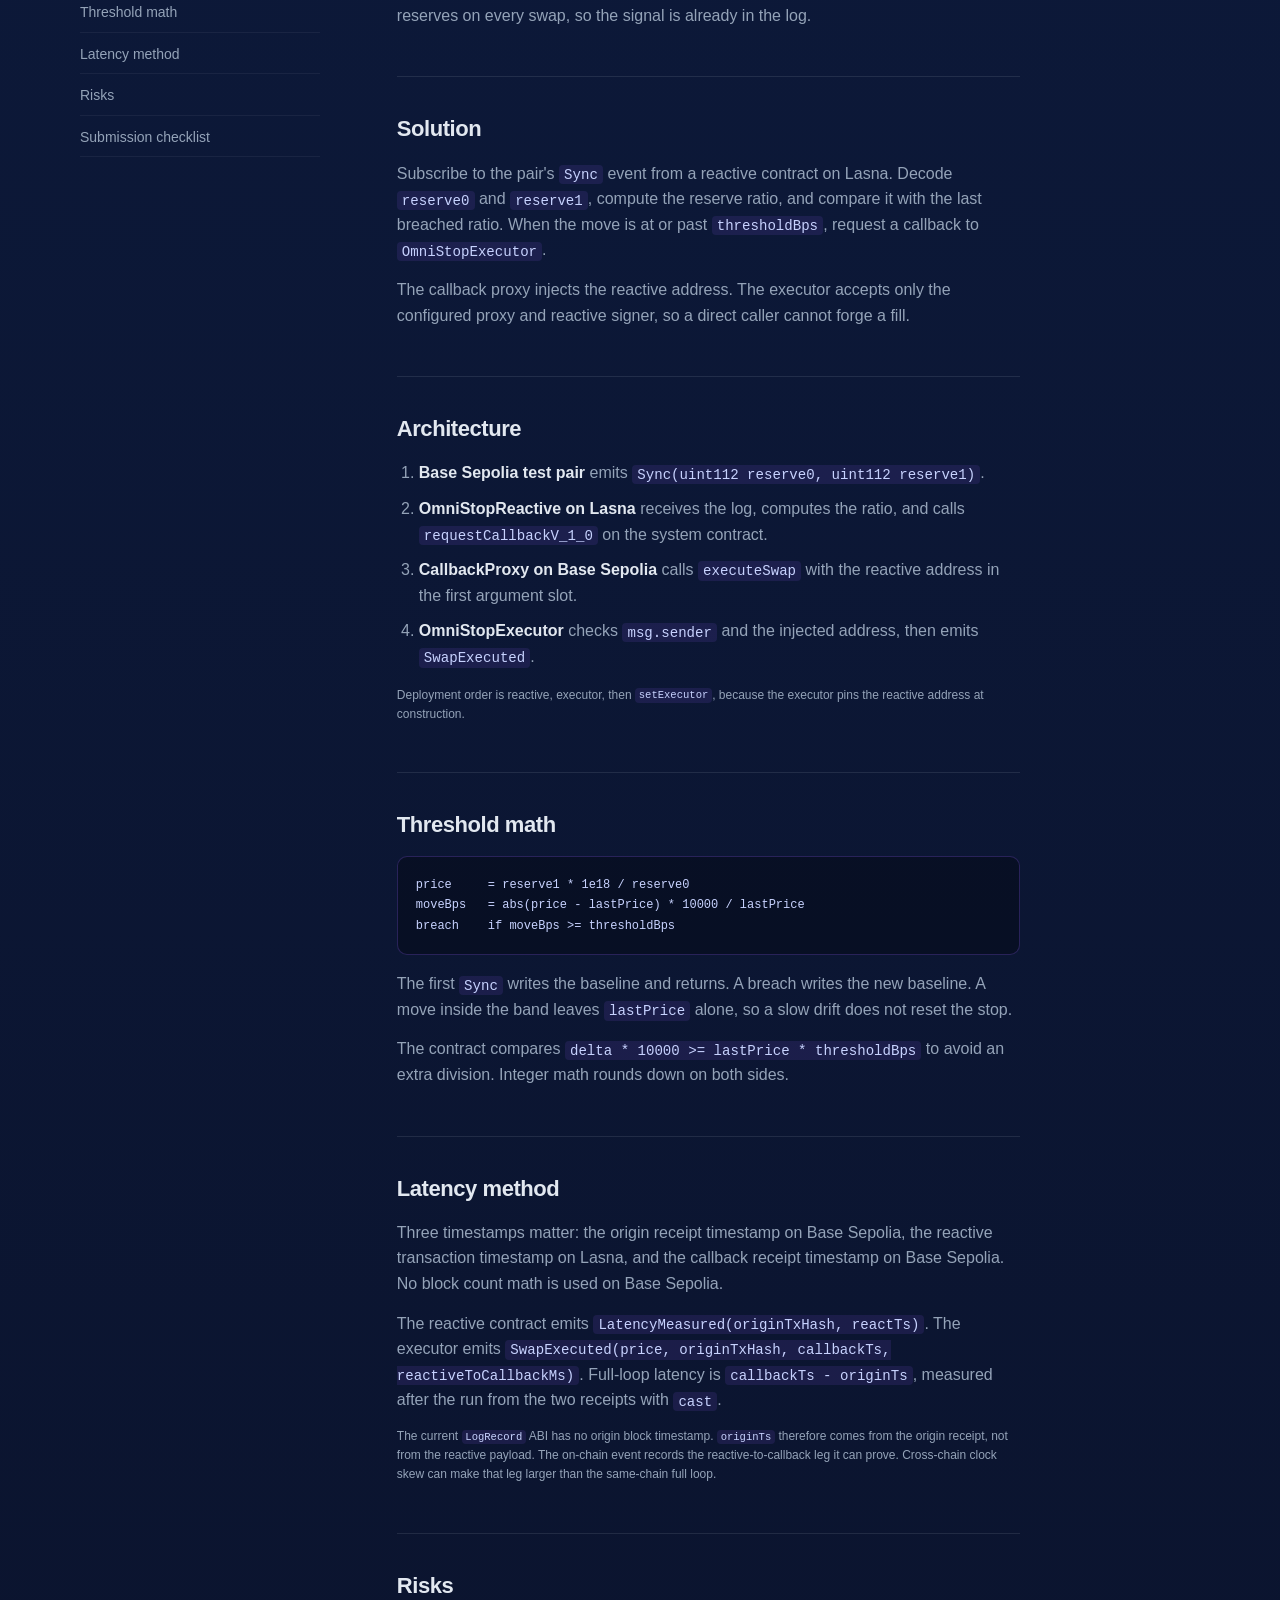
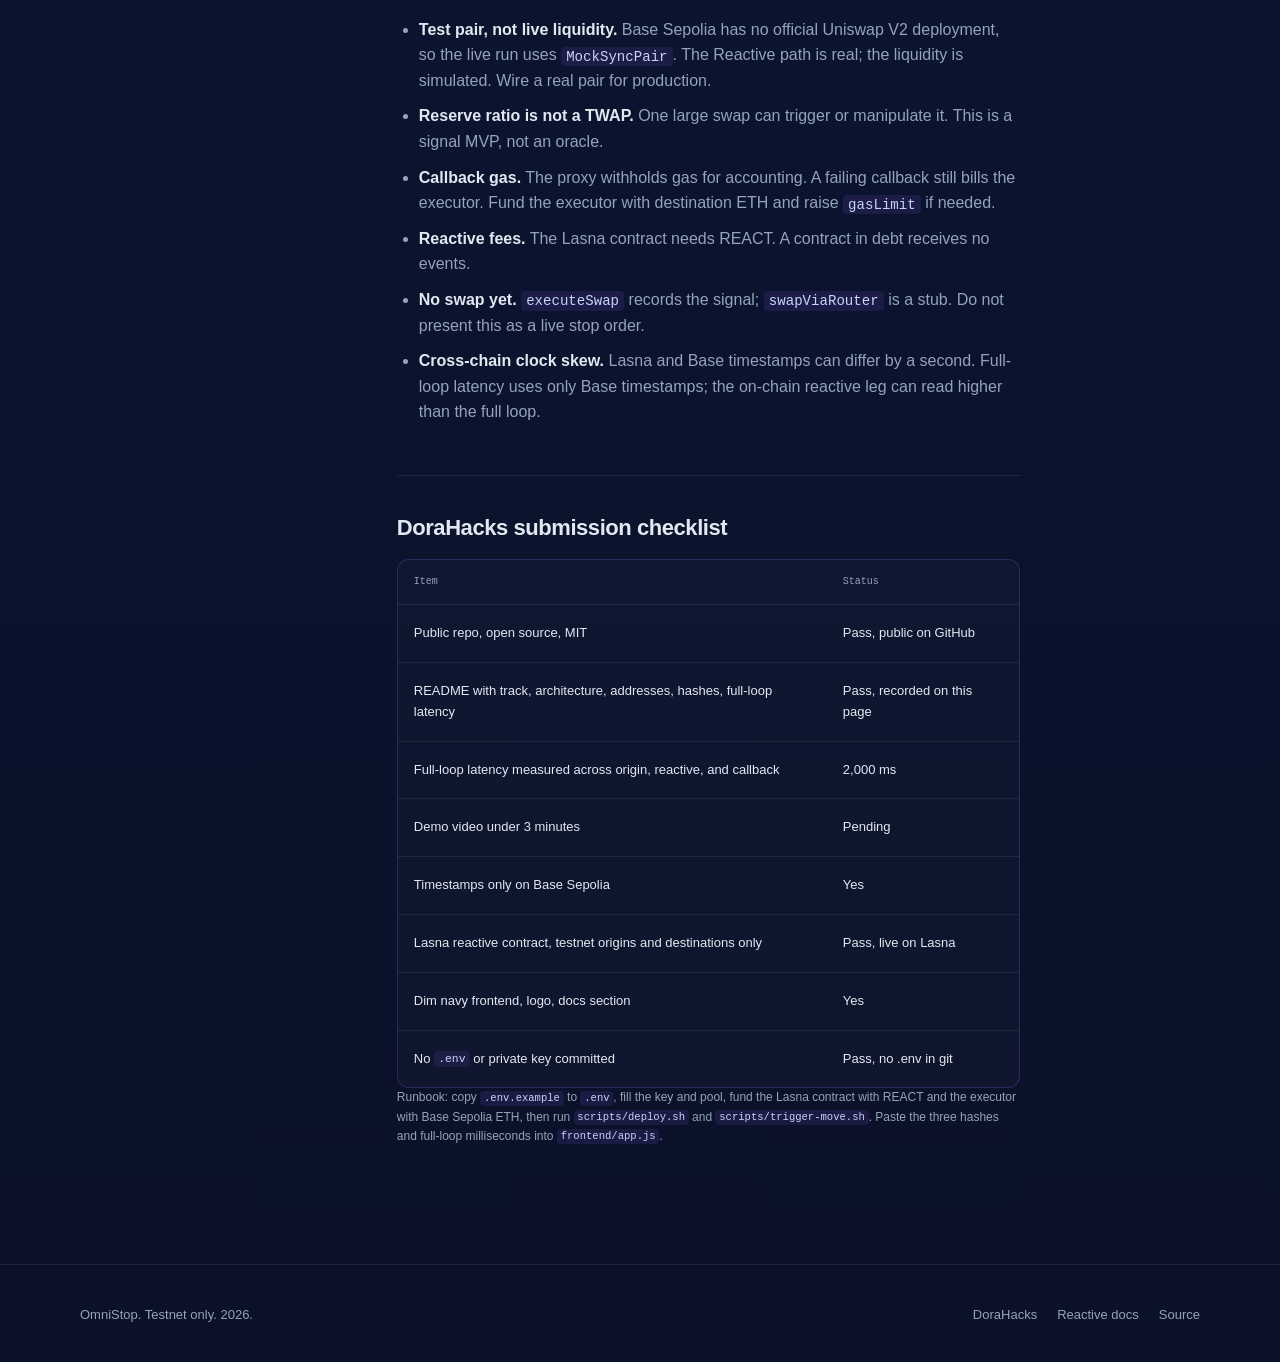
==== commit 59e6e432: "Phase 4: acceptance evidence and Vercel-ready static build Reactive: 0x82d75EFbCA8e086565cB2CCEb270B" ====
--- a/frontend/index.html
+++ b/frontend/index.html
@@ -13,6 +13,7 @@
 </head>
 <body>
   <a class="skip-link" href="#main">Skip to content</a>
+  <noscript><p class="noscript-note">Run data is rendered by app.js. The same addresses and hashes are in README.md.</p></noscript>
 
   <header class="site-header">
     <div class="wrap header-inner">
@@ -144,8 +145,8 @@
             <tbody id="latency-body">
               <tr class="empty-row">
                 <td colspan="4">
-                  <strong>No funded run recorded yet.</strong>
-                  <span>Deploy, fund both contracts, then run <code>scripts/trigger-move.sh</code>. The hashes land here.</span>
+                  <strong>Loading recorded run.</strong>
+                  <span>If this message stays, JavaScript is disabled. The same evidence is in <code>README.md</code>.</span>
                 </td>
               </tr>
             </tbody>
@@ -155,7 +156,7 @@
         <aside class="ledger-notes" aria-label="Run status">
           <div class="note">
             <span class="note-label">Status</span>
-            <strong id="run-status">Awaiting first funded run</strong>
+            <strong id="run-status">Loading recorded run</strong>
           </div>
           <div class="note">
             <span class="note-label">On-chain leg</span>
@@ -182,18 +183,18 @@
       <ul class="contract-list" id="contract-list">
         <li class="contract-row" data-contract="reactive">
           <span class="contract-name">Reactive<small>Lasna 5318007</small></span>
-          <code class="contract-address">Pending deployment</code>
-          <span class="contract-link">Run <code>scripts/deploy.sh</code></span>
+          <code class="contract-address">Loading address</code>
+          <span class="contract-link">From <code>app.js</code></span>
         </li>
         <li class="contract-row" data-contract="executor">
           <span class="contract-name">Executor<small>Base Sepolia 84532</small></span>
-          <code class="contract-address">Pending deployment</code>
-          <span class="contract-link">Run <code>scripts/deploy.sh</code></span>
+          <code class="contract-address">Loading address</code>
+          <span class="contract-link">From <code>app.js</code></span>
         </li>
         <li class="contract-row" data-contract="pool">
           <span class="contract-name">Origin pool<small>MockSyncPair, test-only</small></span>
-          <code class="contract-address">Pending deployment</code>
-          <span class="contract-link">Set <code>POOL_ADDRESS</code></span>
+          <code class="contract-address">Loading address</code>
+          <span class="contract-link">From <code>app.js</code></span>
         </li>
       </ul>
 
@@ -256,7 +257,7 @@
 
           <article id="latency-method">
             <h3>Latency method</h3>
-            <p>Three timestamps matter: the origin receipt timestamp on Base Sepolia, the reactive transaction timestamp on Lasna, and the callback receipt timestamp on Base Sepolia. No block-number math is used on Base Sepolia.</p>
+            <p>Three timestamps matter: the origin receipt timestamp on Base Sepolia, the reactive transaction timestamp on Lasna, and the callback receipt timestamp on Base Sepolia. No block count math is used on Base Sepolia.</p>
             <p>The reactive contract emits <code>LatencyMeasured(originTxHash, reactTs)</code>. The executor emits <code>SwapExecuted(price, originTxHash, callbackTs, reactiveToCallbackMs)</code>. Full-loop latency is <code>callbackTs - originTs</code>, measured after the run from the two receipts with <code>cast</code>.</p>
             <p class="fine">The current <code>LogRecord</code> ABI has no origin block timestamp. <code>originTs</code> therefore comes from the origin receipt, not from the reactive payload. The on-chain event records the reactive-to-callback leg it can prove. Cross-chain clock skew can make that leg larger than the same-chain full loop.</p>
           </article>
--- a/frontend/styles.css
+++ b/frontend/styles.css
@@ -87,6 +87,16 @@
   border-radius: 4px;
 }
 
+.noscript-note {
+  margin: 0;
+  padding: 12px 16px;
+  border-bottom: 1px solid rgba(139, 92, 246, 0.25);
+  background: rgba(139, 92, 246, 0.1);
+  color: var(--text);
+  font-size: 14px;
+  text-align: center;
+}
+
 .sr-only {
   position: absolute;
   width: 1px;
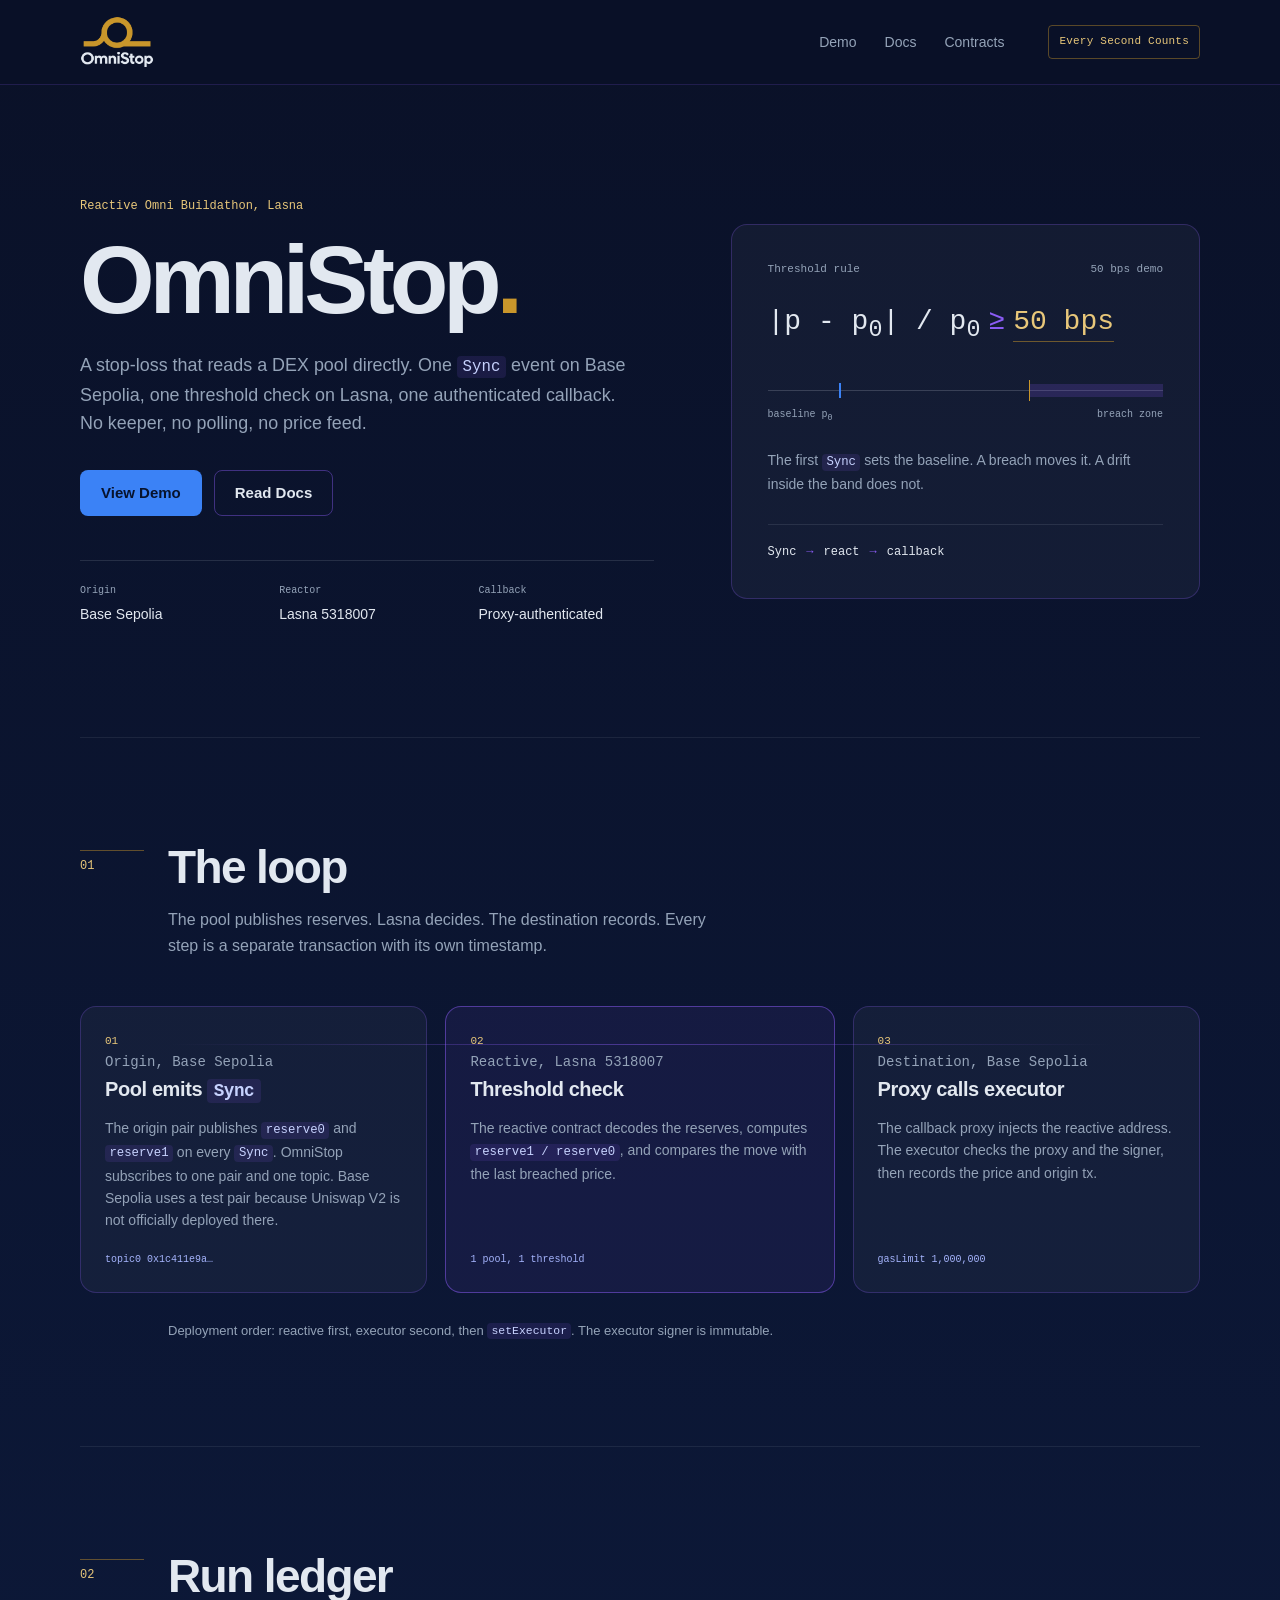
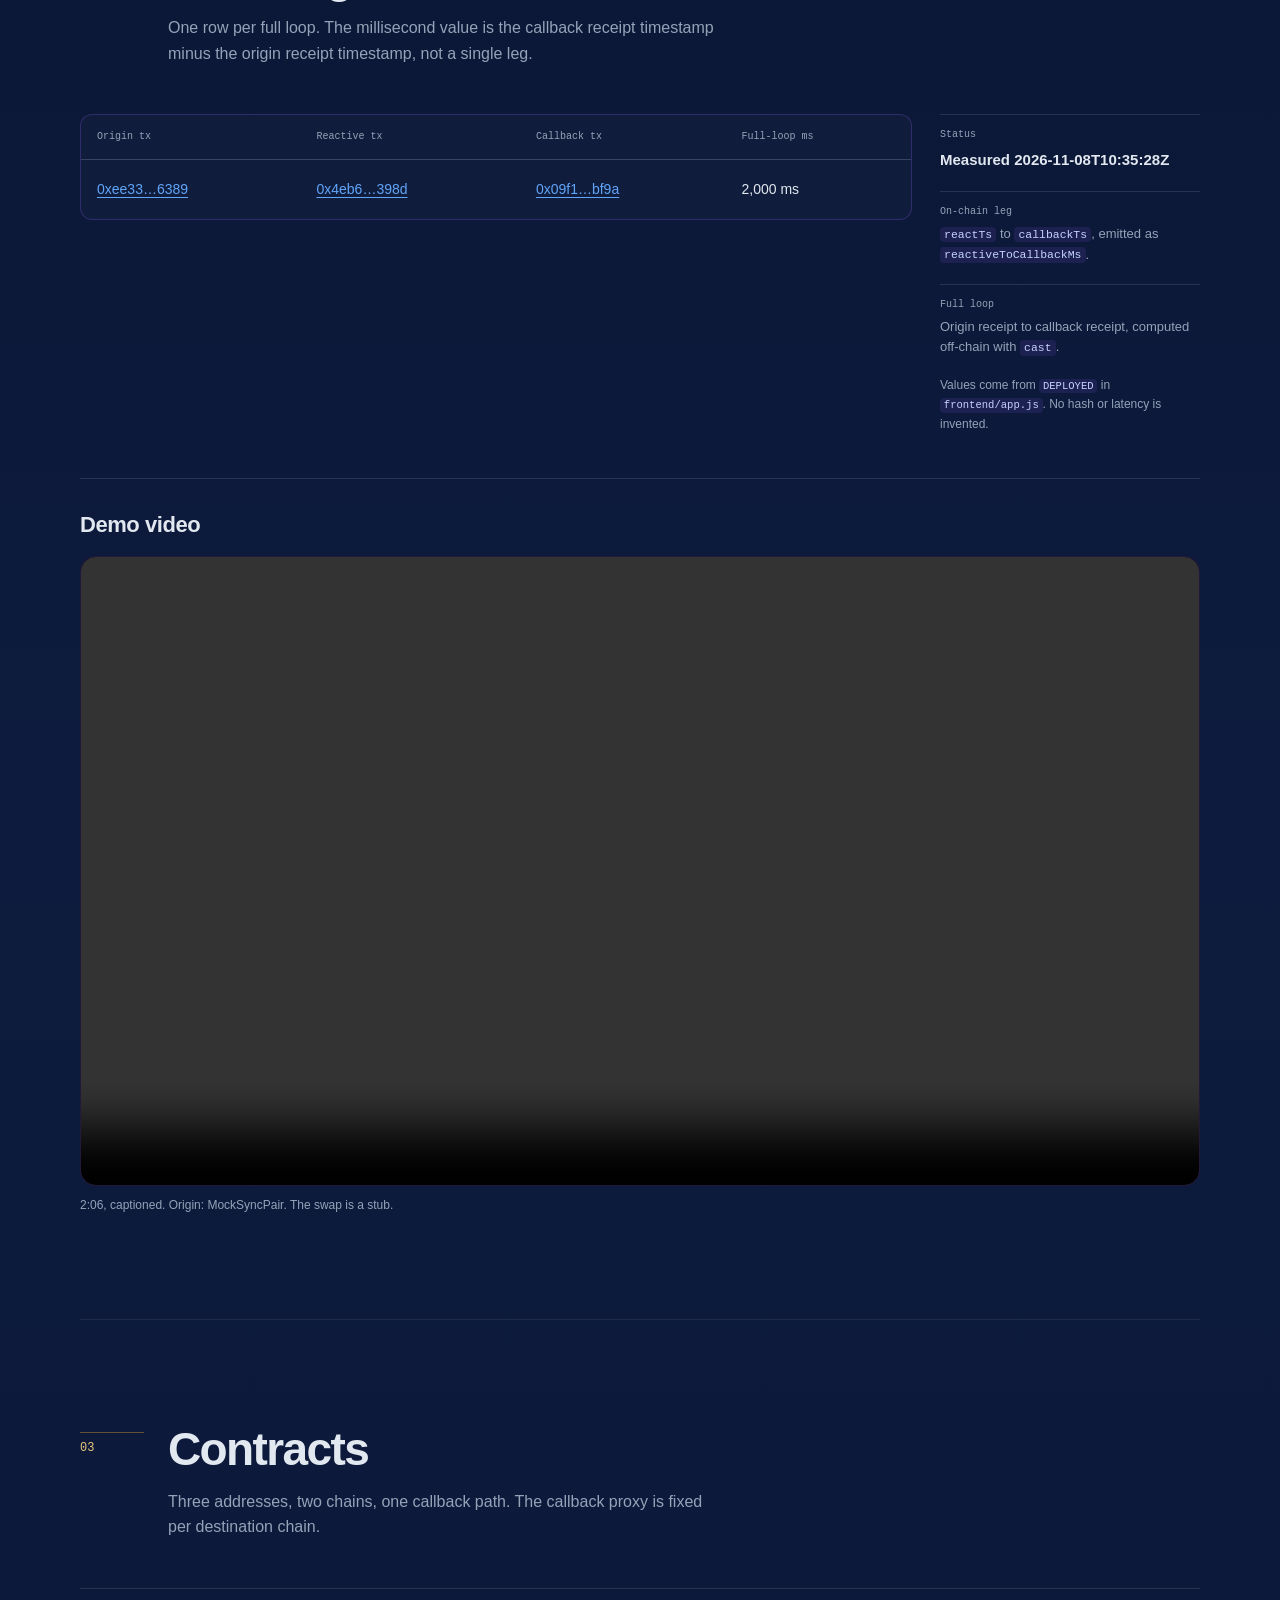
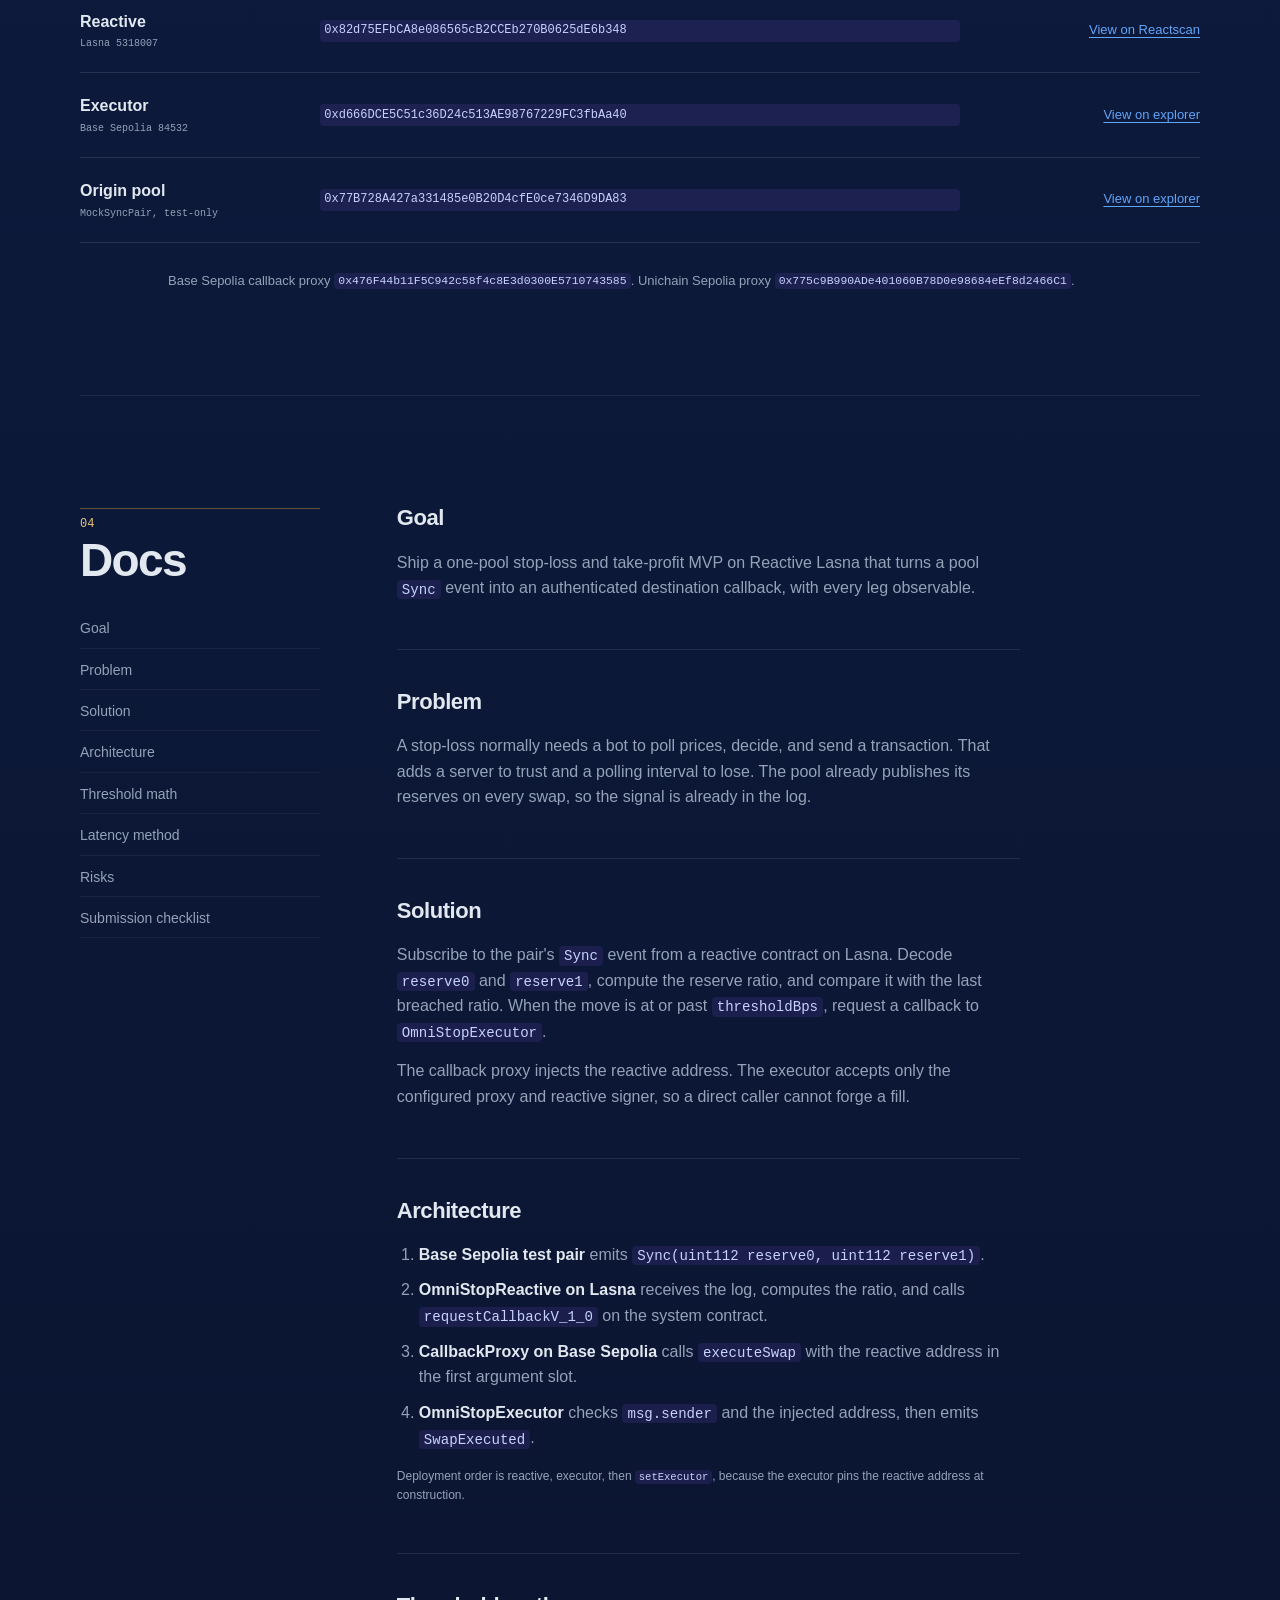
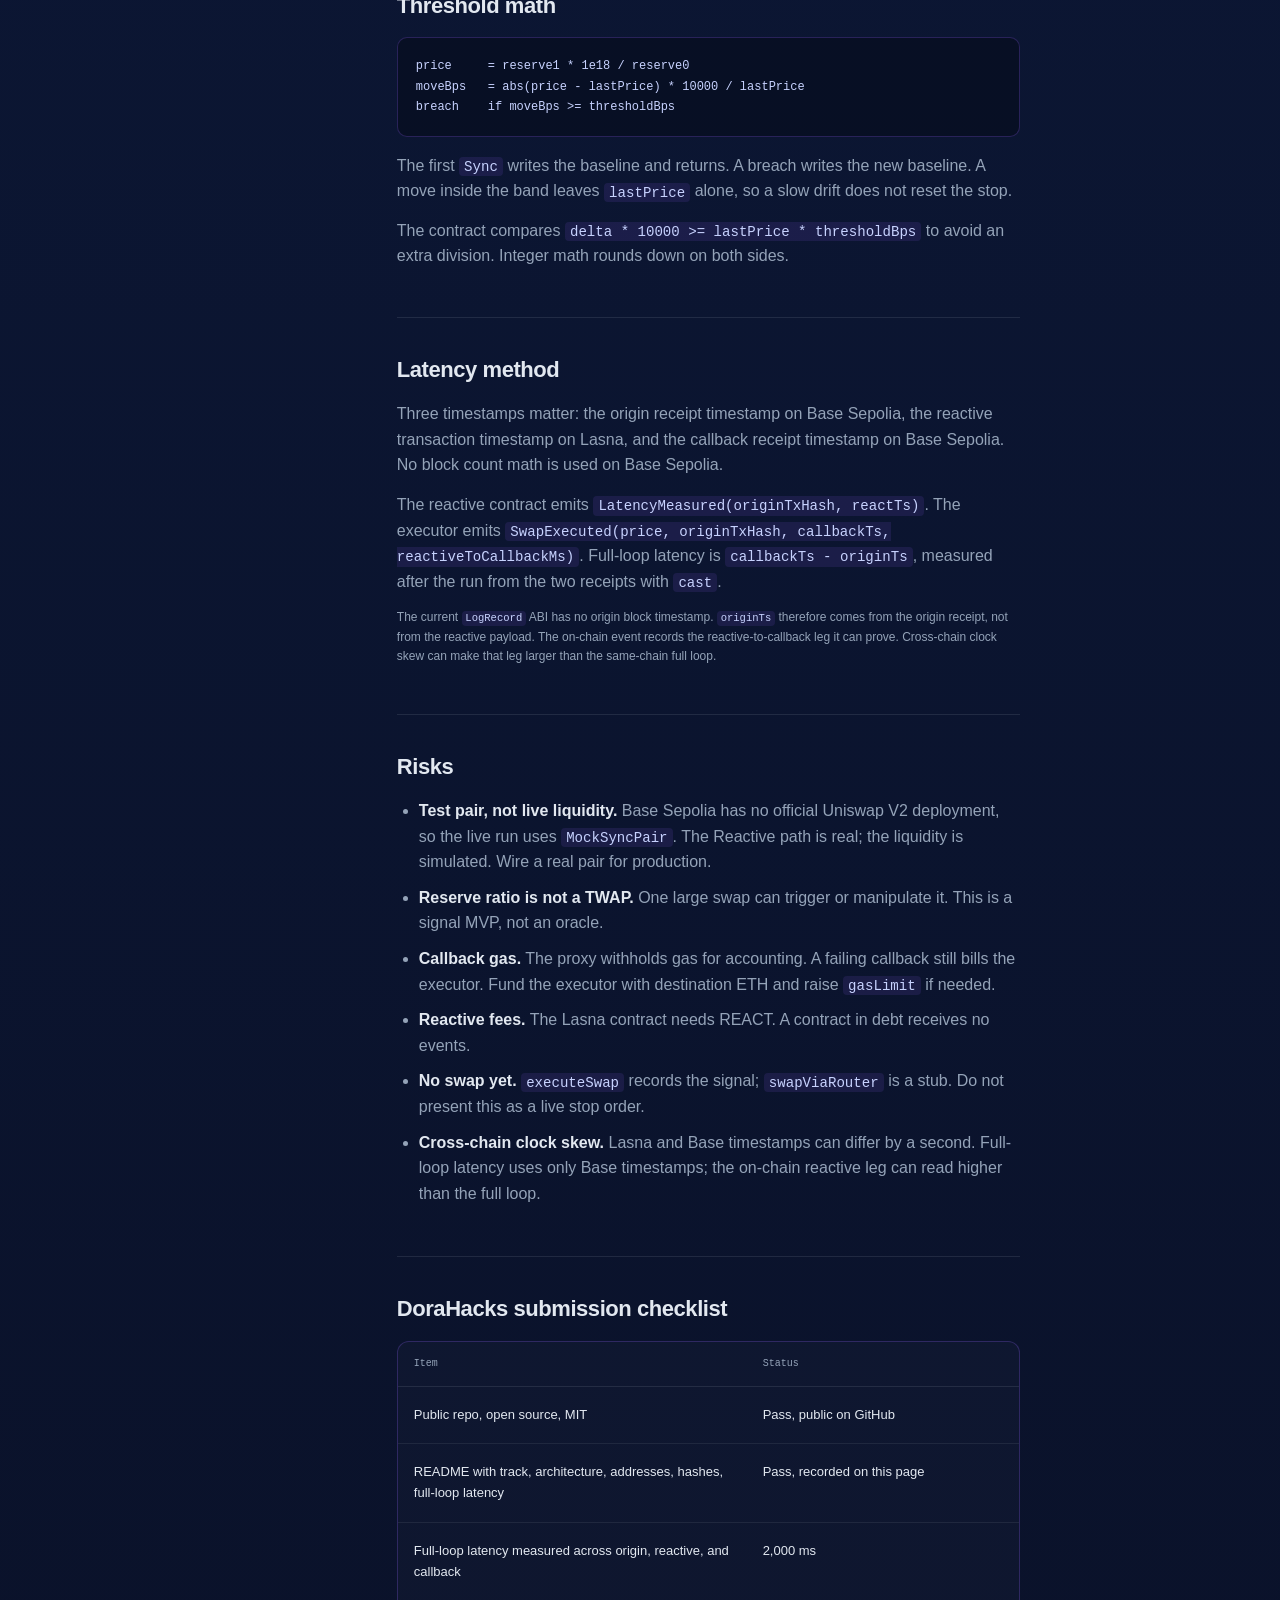
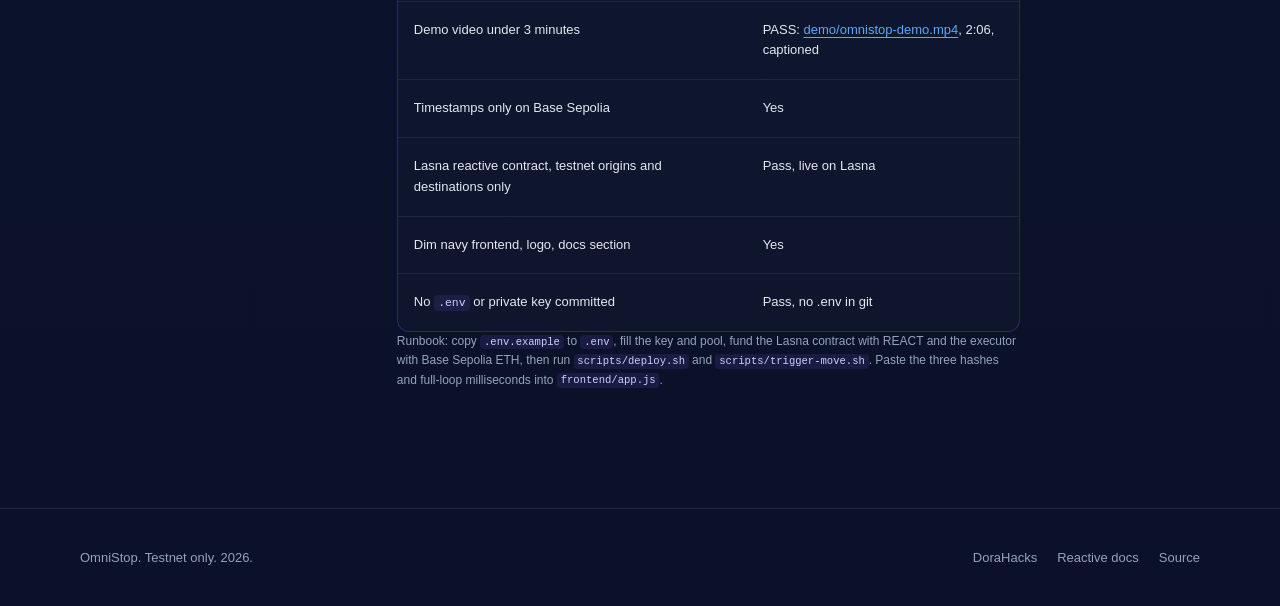
==== commit 3e16d0b3: "Frontend: show recorded demo video and static run result" ====
--- a/frontend/index.html
+++ b/frontend/index.html
@@ -145,7 +145,7 @@
             <tbody id="latency-body">
               <tr class="empty-row">
                 <td colspan="4">
-                  <strong>Loading recorded run.</strong>
+                  <strong>Recorded run loads from app.js.</strong>
                   <span>If this message stays, JavaScript is disabled. The same evidence is in <code>README.md</code>.</span>
                 </td>
               </tr>
@@ -158,6 +158,9 @@
             <span class="note-label">Status</span>
             <strong id="run-status">Loading recorded run</strong>
           </div>
+          <noscript>
+            <p class="fine">Recorded 2026-11-08T10:35:28Z: full loop 2,000 ms (origin receipt to callback receipt).</p>
+          </noscript>
           <div class="note">
             <span class="note-label">On-chain leg</span>
             <p><code>reactTs</code> to <code>callbackTs</code>, emitted as <code>reactiveToCallbackMs</code>.</p>
@@ -168,6 +171,15 @@
           </div>
           <p class="fine">Values come from <code>DEPLOYED</code> in <code>frontend/app.js</code>. No hash or latency is invented.</p>
         </aside>
+      </div>
+
+      <div class="demo-video">
+        <h3>Demo video</h3>
+        <video class="demo-video-player" controls preload="none" width="100%">
+          <source src="../demo/omnistop-demo.mp4" type="video/mp4">
+          <p>Your browser cannot play the video. <a href="../demo/omnistop-demo.mp4">Download the MP4</a>.</p>
+        </video>
+        <p class="fine">2:06, captioned. Origin: MockSyncPair. The swap is a stub.</p>
       </div>
     </section>
 
@@ -286,7 +298,7 @@
                   <tr><td>Public repo, open source, MIT</td><td>Pass, public on GitHub</td></tr>
                   <tr><td>README with track, architecture, addresses, hashes, full-loop latency</td><td>Pass, recorded on this page</td></tr>
                   <tr><td>Full-loop latency measured across origin, reactive, and callback</td><td>2,000 ms</td></tr>
-                  <tr><td>Demo video under 3 minutes</td><td>Pending</td></tr>
+                  <tr><td>Demo video under 3 minutes</td><td>PASS: <a href="../demo/omnistop-demo.mp4">demo/omnistop-demo.mp4</a>, 2:06, captioned</td></tr>
                   <tr><td>Timestamps only on Base Sepolia</td><td>Yes</td></tr>
                   <tr><td>Lasna reactive contract, testnet origins and destinations only</td><td>Pass, live on Lasna</td></tr>
                   <tr><td>Dim navy frontend, logo, docs section</td><td>Yes</td></tr>
--- a/frontend/styles.css
+++ b/frontend/styles.css
@@ -626,6 +626,33 @@
   line-height: 1.6;
 }
 
+/* Demo video */
+.demo-video {
+  margin-top: 44px;
+  padding-top: 28px;
+  border-top: 1px solid rgba(226, 232, 240, 0.12);
+}
+
+.demo-video h3 {
+  margin: 0 0 14px;
+  font-size: 22px;
+  letter-spacing: -0.02em;
+}
+
+.demo-video .fine {
+  margin: 10px 0 0;
+}
+
+.demo-video-player {
+  display: block;
+  width: 100%;
+  height: auto;
+  aspect-ratio: 16 / 9;
+  background: #000;
+  border: 1px solid var(--border);
+  border-radius: var(--radius);
+}
+
 /* Contracts */
 .contract-list {
   margin: 0;
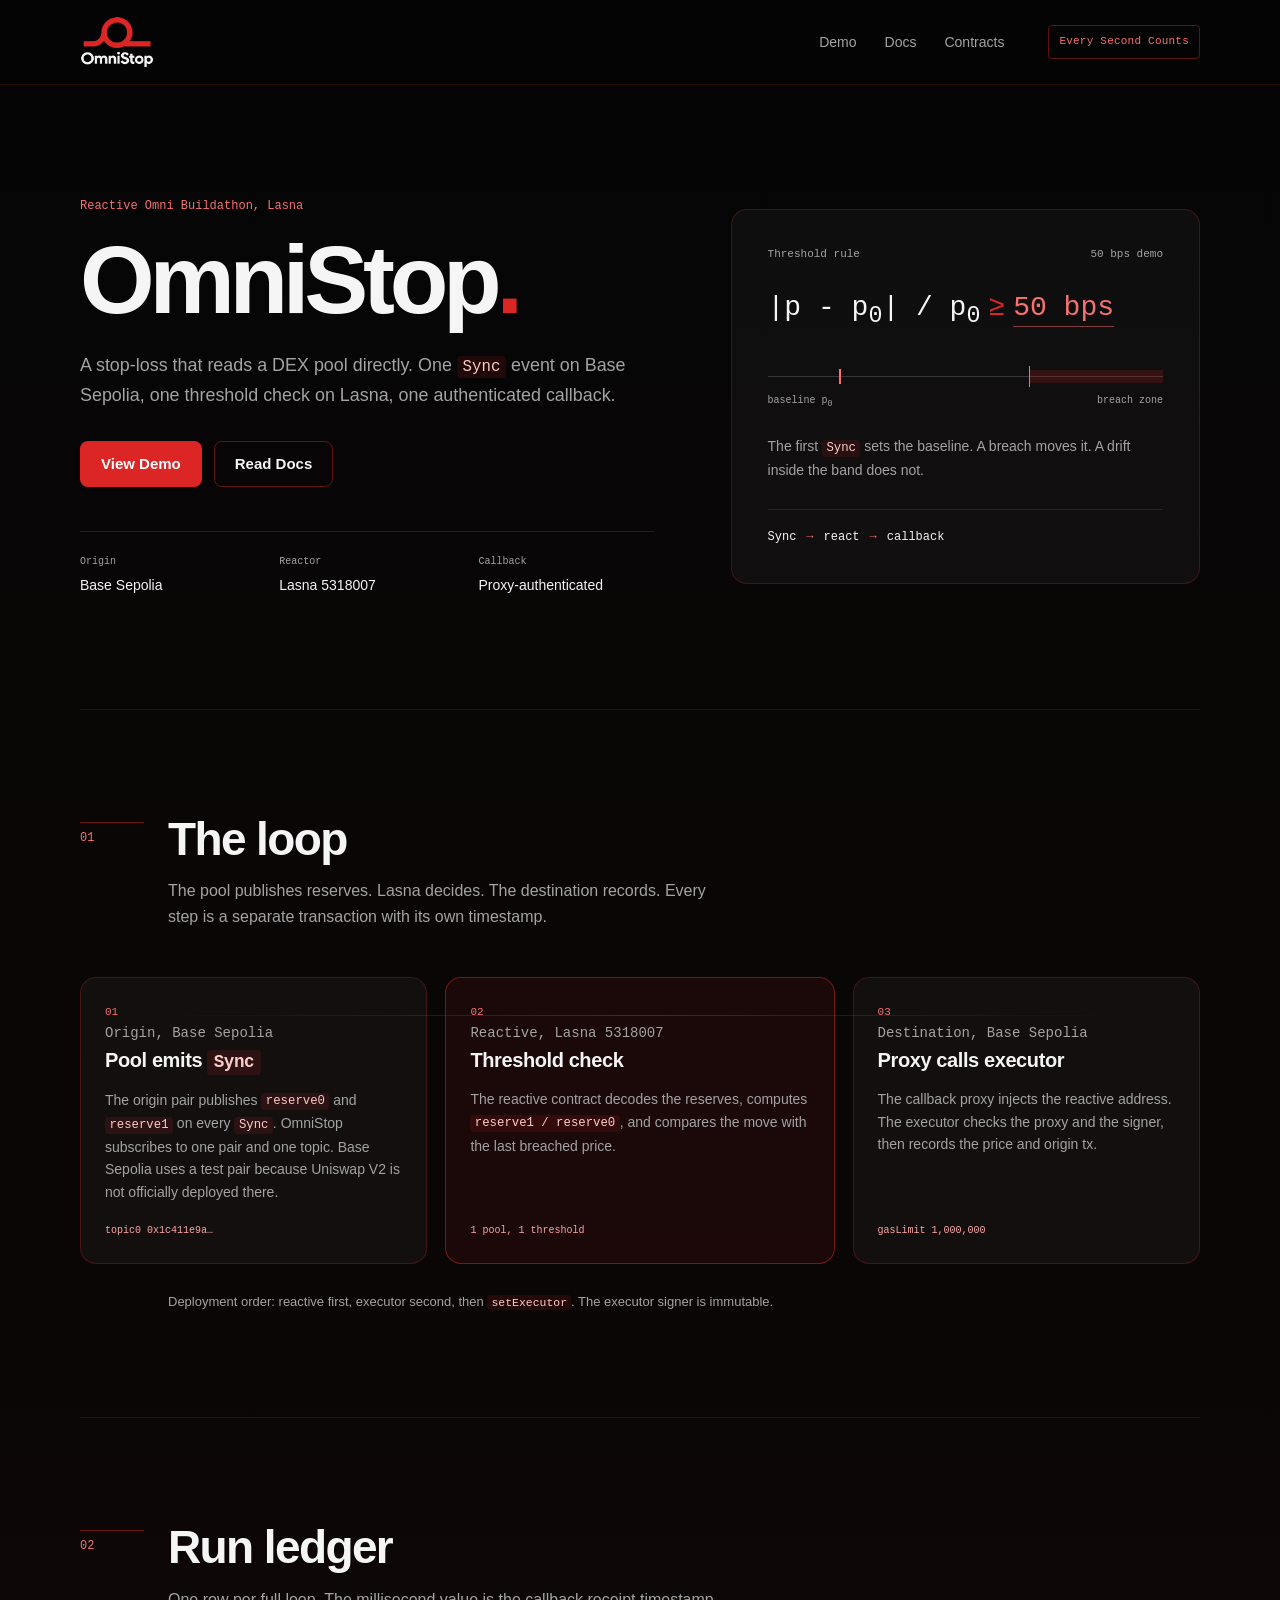
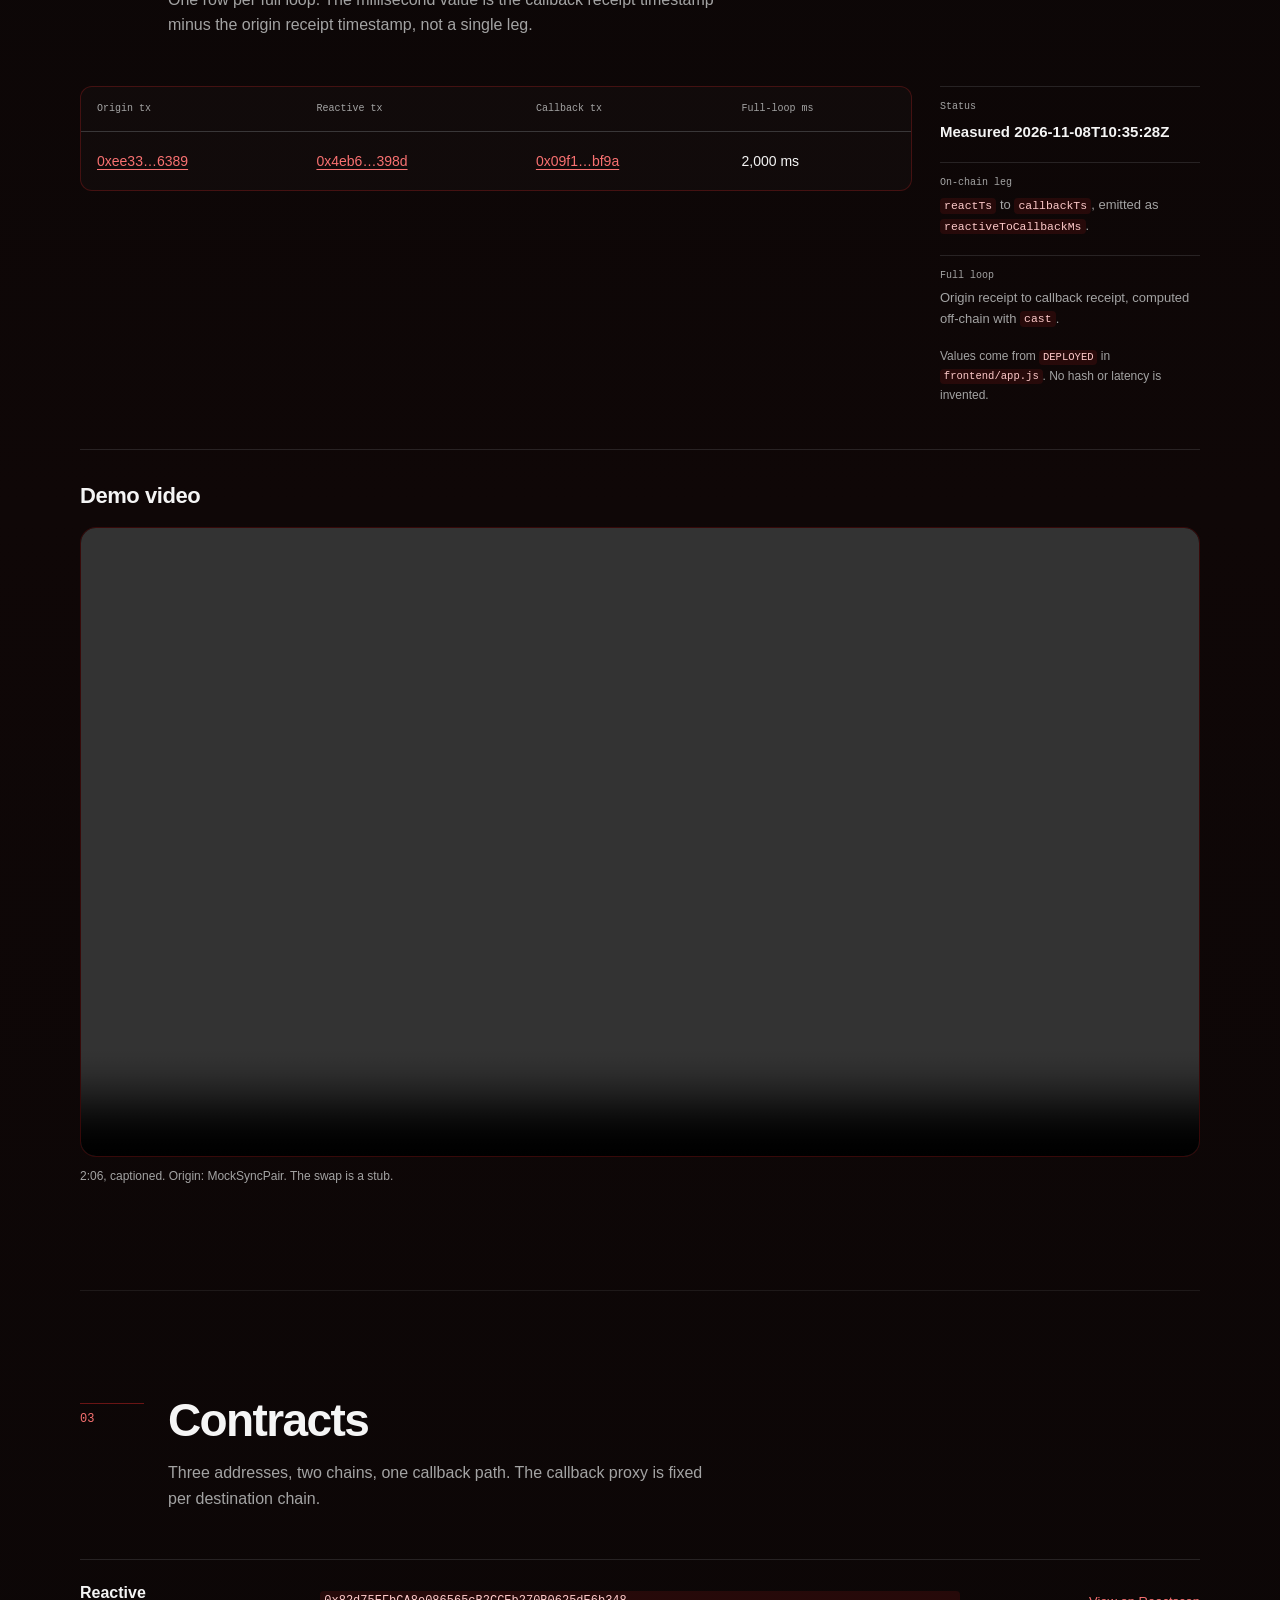
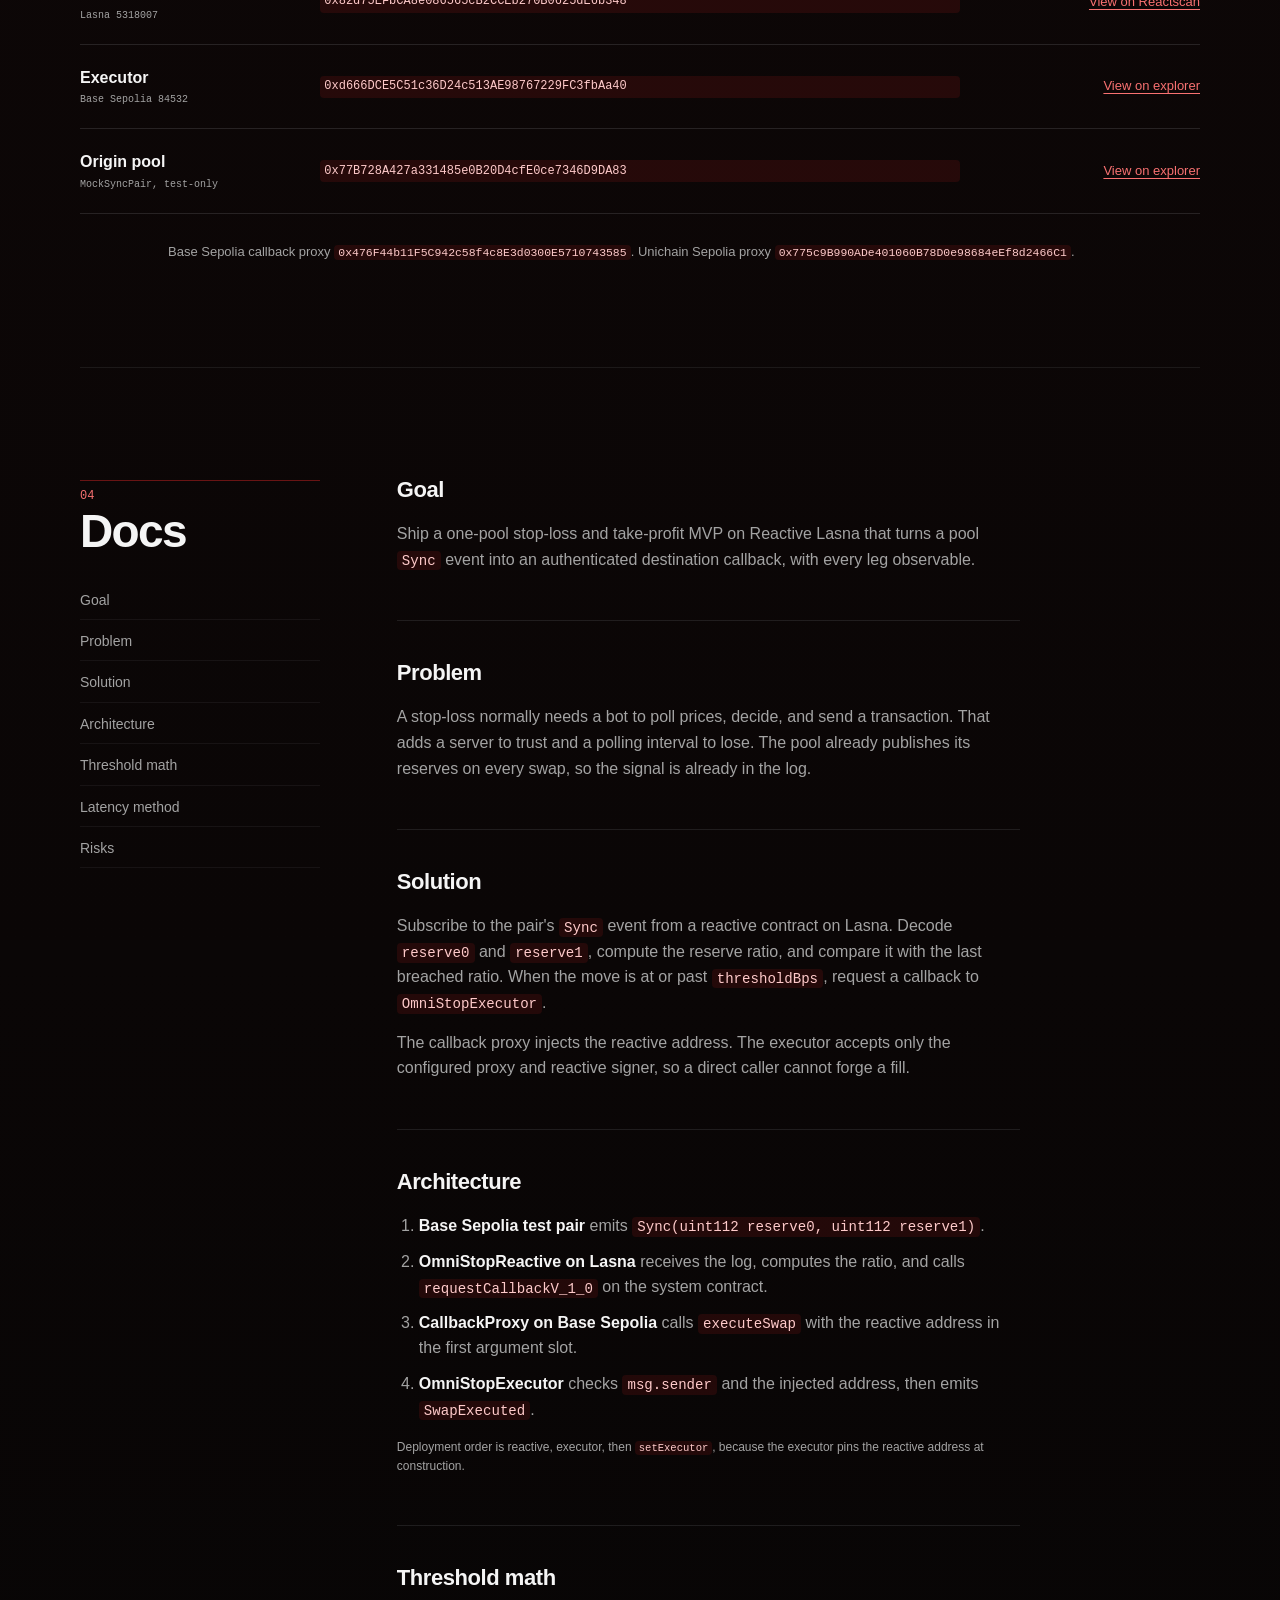
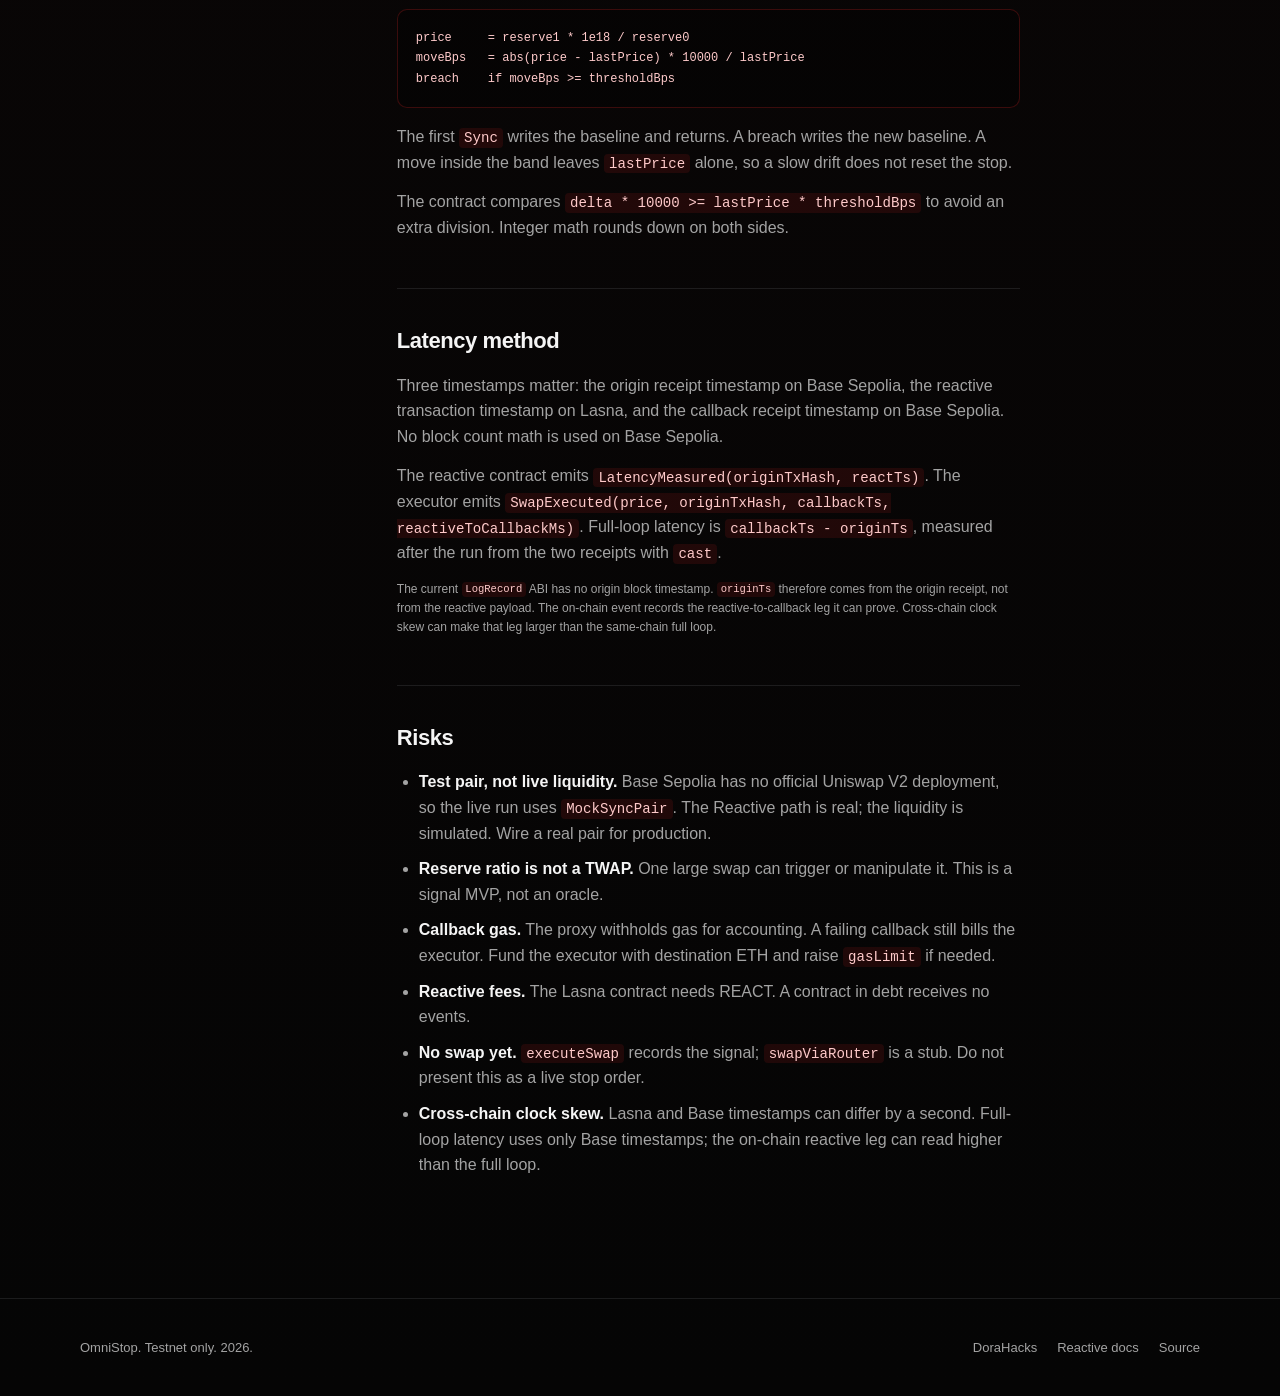
==== commit bf0dbd4a: "Frontend: black-red theme, remove DoraHacks checklist and hero sentence" ====
--- a/frontend/index.html
+++ b/frontend/index.html
@@ -4,7 +4,7 @@
   <meta charset="utf-8">
   <meta name="viewport" content="width=device-width, initial-scale=1">
   <meta name="color-scheme" content="dark">
-  <meta name="theme-color" content="#0a1128">
+  <meta name="theme-color" content="#050505">
   <meta name="description" content="OmniStop turns a Uniswap V2 Sync event into an authenticated Reactive callback on Base Sepolia and Lasna.">
   <title>OmniStop | Reactive stop-loss, measured</title>
   <link rel="icon" type="image/png" href="../assets/logo.png">
@@ -34,7 +34,7 @@
       <div class="hero-copy">
         <p class="kicker">Reactive Omni Buildathon, Lasna</p>
         <h1>OmniStop<span class="brand-dot" aria-hidden="true">.</span></h1>
-        <p class="lede">A stop-loss that reads a DEX pool directly. One <code>Sync</code> event on Base Sepolia, one threshold check on Lasna, one authenticated callback. No keeper, no polling, no price feed.</p>
+        <p class="lede">A stop-loss that reads a DEX pool directly. One <code>Sync</code> event on Base Sepolia, one threshold check on Lasna, one authenticated callback.</p>
         <div class="hero-actions">
           <a class="btn btn-primary" href="#latency">View Demo</a>
           <a class="btn btn-ghost" href="#docs">Read Docs</a>
@@ -226,7 +226,6 @@
             <a href="#threshold-math">Threshold math</a>
             <a href="#latency-method">Latency method</a>
             <a href="#risks">Risks</a>
-            <a href="#checklist">Submission checklist</a>
           </nav>
         </aside>
 
@@ -284,29 +283,6 @@
               <li><strong>No swap yet.</strong> <code>executeSwap</code> records the signal; <code>swapViaRouter</code> is a stub. Do not present this as a live stop order.</li>
               <li><strong>Cross-chain clock skew.</strong> Lasna and Base timestamps can differ by a second. Full-loop latency uses only Base timestamps; the on-chain reactive leg can read higher than the full loop.</li>
             </ul>
-          </article>
-
-          <article id="checklist">
-            <h3>DoraHacks submission checklist</h3>
-            <div class="table-wrap checklist-wrap">
-              <table>
-                <caption class="sr-only">DoraHacks submission checklist status</caption>
-                <thead>
-                  <tr><th scope="col">Item</th><th scope="col">Status</th></tr>
-                </thead>
-                <tbody>
-                  <tr><td>Public repo, open source, MIT</td><td>Pass, public on GitHub</td></tr>
-                  <tr><td>README with track, architecture, addresses, hashes, full-loop latency</td><td>Pass, recorded on this page</td></tr>
-                  <tr><td>Full-loop latency measured across origin, reactive, and callback</td><td>2,000 ms</td></tr>
-                  <tr><td>Demo video under 3 minutes</td><td>PASS: <a href="../demo/omnistop-demo.mp4">demo/omnistop-demo.mp4</a>, 2:06, captioned</td></tr>
-                  <tr><td>Timestamps only on Base Sepolia</td><td>Yes</td></tr>
-                  <tr><td>Lasna reactive contract, testnet origins and destinations only</td><td>Pass, live on Lasna</td></tr>
-                  <tr><td>Dim navy frontend, logo, docs section</td><td>Yes</td></tr>
-                  <tr><td>No <code>.env</code> or private key committed</td><td>Pass, no .env in git</td></tr>
-                </tbody>
-              </table>
-            </div>
-            <p class="fine">Runbook: copy <code>.env.example</code> to <code>.env</code>, fill the key and pool, fund the Lasna contract with REACT and the executor with Base Sepolia ETH, then run <code>scripts/deploy.sh</code> and <code>scripts/trigger-move.sh</code>. Paste the three hashes and full-loop milliseconds into <code>frontend/app.js</code>.</p>
           </article>
         </div>
       </div>
--- a/frontend/styles.css
+++ b/frontend/styles.css
@@ -1,20 +1,17 @@
-/* Palette: navy field and blue actions come from the brief. Purple marks the Reactive layer.
-   Gold is taken from the supplied mark and is reserved for the breach marker and focus. */
+/* Palette: black field and red actions. Red marks the threshold, focus, and state accents. */
 /* Mono is limited to chain data and timings so columns align; body copy uses a neutral sans. */
 :root {
-  --bg: #0a1128;
-  --bg-2: #0d1b3e;
+  --bg: #050505;
+  --bg-2: #0f0707;
   --surface: rgba(255, 255, 255, 0.04);
-  --surface-strong: rgba(139, 92, 246, 0.08);
-  --border: rgba(139, 92, 246, 0.25);
-  --border-strong: rgba(139, 92, 246, 0.5);
-  --text: #e2e8f0;
-  --muted: #94a3b8;
-  --blue: #3b82f6;
-  --blue-bright: #60a5fa;
-  --purple: #8b5cf6;
-  --gold: #c9962b;
-  --gold-light: #e8c77a;
+  --surface-strong: rgba(220, 38, 38, 0.08);
+  --border: rgba(220, 38, 38, 0.25);
+  --border-strong: rgba(220, 38, 38, 0.5);
+  --text: #f5f5f5;
+  --muted: #a3a3a3;
+  --red: #dc2626;
+  --red-bright: #f87171;
+  --red-deep: #991b1b;
   --radius: 16px;
   --mono: "SFMono-Regular", "Cascadia Mono", "Roboto Mono", Menlo, Consolas, monospace;
   --sans: "Avenir Next", "Segoe UI", "Helvetica Neue", Arial, sans-serif;
@@ -48,7 +45,7 @@
 }
 
 a {
-  color: var(--blue-bright);
+  color: var(--red-bright);
   text-decoration-thickness: 1px;
   text-underline-offset: 3px;
 }
@@ -69,20 +66,20 @@
 code {
   font-family: var(--mono);
   font-size: 0.88em;
-  color: #c7d2fe;
-  background: rgba(139, 92, 246, 0.12);
+  color: #fecaca;
+  background: rgba(220, 38, 38, 0.12);
   padding: 0.12em 0.36em;
   border-radius: 4px;
   overflow-wrap: anywhere;
 }
 
 ::selection {
-  background: var(--purple);
+  background: var(--red);
   color: #fff;
 }
 
 :focus-visible {
-  outline: 2px solid var(--gold-light);
+  outline: 2px solid var(--red-bright);
   outline-offset: 3px;
   border-radius: 4px;
 }
@@ -90,8 +87,8 @@
 .noscript-note {
   margin: 0;
   padding: 12px 16px;
-  border-bottom: 1px solid rgba(139, 92, 246, 0.25);
-  background: rgba(139, 92, 246, 0.1);
+  border-bottom: 1px solid rgba(220, 38, 38, 0.25);
+  background: rgba(220, 38, 38, 0.1);
   color: var(--text);
   font-size: 14px;
   text-align: center;
@@ -115,8 +112,8 @@
   top: -100px;
   left: 16px;
   z-index: 100;
-  background: var(--gold-light);
-  color: #07132d;
+  background: var(--red-bright);
+  color: #050505;
   padding: 12px 16px;
   border-radius: 6px;
   font-weight: 600;
@@ -125,7 +122,7 @@
 
 .skip-link:focus {
   top: 12px;
-  color: #07132d;
+  color: #050505;
 }
 
 .wrap {
@@ -138,8 +135,8 @@
   position: sticky;
   top: 0;
   z-index: 20;
-  background: rgba(10, 17, 40, 0.97);
-  border-bottom: 1px solid rgba(139, 92, 246, 0.18);
+  background: rgba(5, 5, 5, 0.97);
+  border-bottom: 1px solid rgba(220, 38, 38, 0.18);
 }
 
 .header-inner {
@@ -180,15 +177,15 @@
 
 .site-nav a:hover {
   color: var(--text);
-  background: rgba(59, 130, 246, 0.12);
+  background: rgba(220, 38, 38, 0.12);
 }
 
 .track-badge {
   flex: 0 0 auto;
   padding: 7px 10px;
-  border: 1px solid rgba(201, 150, 43, 0.42);
+  border: 1px solid rgba(220, 38, 38, 0.42);
   border-radius: 4px;
-  color: var(--gold-light);
+  color: var(--red-bright);
   font-family: var(--mono);
   font-size: 11px;
   letter-spacing: 0.02em;
@@ -206,7 +203,7 @@
 
 .kicker {
   margin: 0 0 18px;
-  color: var(--gold-light);
+  color: var(--red-bright);
   font-family: var(--mono);
   font-size: 12px;
 }
@@ -220,7 +217,7 @@
 }
 
 .brand-dot {
-  color: var(--gold);
+  color: var(--red);
 }
 
 .lede {
@@ -254,28 +251,28 @@
 }
 
 .btn-primary {
-  background: var(--blue);
-  color: #07132d;
+  background: var(--red);
+  color: #fff;
 }
 
 .btn-primary:hover {
-  background: var(--blue-bright);
-  color: #07132d;
+  background: var(--red-deep);
+  color: #fff;
 }
 
 .btn-primary:active {
-  background: #2563eb;
+  background: #7f1d1d;
   color: #fff;
 }
 
 .btn-ghost {
-  border-color: rgba(139, 92, 246, 0.42);
+  border-color: rgba(220, 38, 38, 0.42);
   color: var(--text);
 }
 
 .btn-ghost:hover {
-  border-color: var(--purple);
-  background: rgba(139, 92, 246, 0.1);
+  border-color: var(--red);
+  background: rgba(220, 38, 38, 0.1);
   color: var(--text);
 }
 
@@ -333,12 +330,12 @@
 }
 
 .formula-op {
-  color: var(--purple);
+  color: var(--red);
 }
 
 .formula-threshold {
-  color: var(--gold-light);
-  border-bottom: 1px solid rgba(201, 150, 43, 0.5);
+  color: var(--red-bright);
+  border-bottom: 1px solid rgba(248, 113, 113, 0.5);
 }
 
 .rail {
@@ -362,8 +359,8 @@
   right: 0;
   width: 34%;
   height: 13px;
-  background: rgba(139, 92, 246, 0.18);
-  border-left: 1px solid var(--purple);
+  background: rgba(220, 38, 38, 0.18);
+  border-left: 1px solid var(--red);
 }
 
 .rail-base {
@@ -372,7 +369,7 @@
   left: 18%;
   width: 2px;
   height: 15px;
-  background: var(--blue);
+  background: var(--red-bright);
 }
 
 .rail-tick {
@@ -381,7 +378,7 @@
   left: 66%;
   width: 1px;
   height: 21px;
-  background: var(--gold);
+  background: var(--red-bright);
 }
 
 .rail-labels {
@@ -412,7 +409,7 @@
 }
 
 .mini-arrow {
-  color: var(--purple);
+  color: var(--red-bright);
 }
 
 /* Sections */
@@ -432,8 +429,8 @@
 .section-index {
   margin: 8px 0 0;
   padding-top: 6px;
-  border-top: 1px solid rgba(201, 150, 43, 0.45);
-  color: var(--gold-light);
+  border-top: 1px solid rgba(220, 38, 38, 0.45);
+  color: var(--red-bright);
   font-family: var(--mono);
   font-size: 12px;
 }
@@ -478,7 +475,7 @@
   right: 8%;
   left: 8%;
   height: 1px;
-  background: linear-gradient(90deg, transparent, rgba(139, 92, 246, 0.45), transparent);
+  background: linear-gradient(90deg, transparent, rgba(220, 38, 38, 0.45), transparent);
 }
 
 .stage {
@@ -499,7 +496,7 @@
 }
 
 .stage-index {
-  color: var(--gold-light);
+  color: var(--red-bright);
   font-family: var(--mono);
   font-size: 11px;
 }
@@ -526,7 +523,7 @@
 .stage-meta {
   margin-top: auto;
   padding-top: 20px;
-  color: #a5b4fc;
+  color: #fca5a5;
   font-family: var(--mono);
   font-size: 10px;
   overflow-wrap: anywhere;
@@ -685,7 +682,7 @@
 }
 
 .contract-address {
-  color: #c7d2fe;
+  color: #fecaca;
   font-family: var(--mono);
   font-size: 12px;
   overflow-wrap: anywhere;
@@ -698,7 +695,7 @@
 }
 
 .contract-link a {
-  color: var(--blue-bright);
+  color: var(--red-bright);
 }
 
 /* Docs */
@@ -770,7 +767,7 @@
   border: 1px solid var(--border);
   border-radius: 10px;
   background: rgba(0, 0, 0, 0.28);
-  color: #c7d2fe;
+  color: #fecaca;
   font-family: var(--mono);
   font-size: 12px;
   line-height: 1.7;
@@ -798,15 +795,6 @@
 .flow-list strong,
 .risk-list strong {
   color: var(--text);
-}
-
-.checklist-wrap {
-  border: 1px solid var(--border);
-  border-radius: 12px;
-}
-
-.checklist-wrap td {
-  font-size: 13px;
 }
 
 section[id],
@@ -913,7 +901,7 @@
     width: 100%;
     margin-left: 0;
     padding-top: 4px;
-    border-top: 1px solid rgba(139, 92, 246, 0.14);
+    border-top: 1px solid rgba(220, 38, 38, 0.14);
   }
 
   .track-badge {
